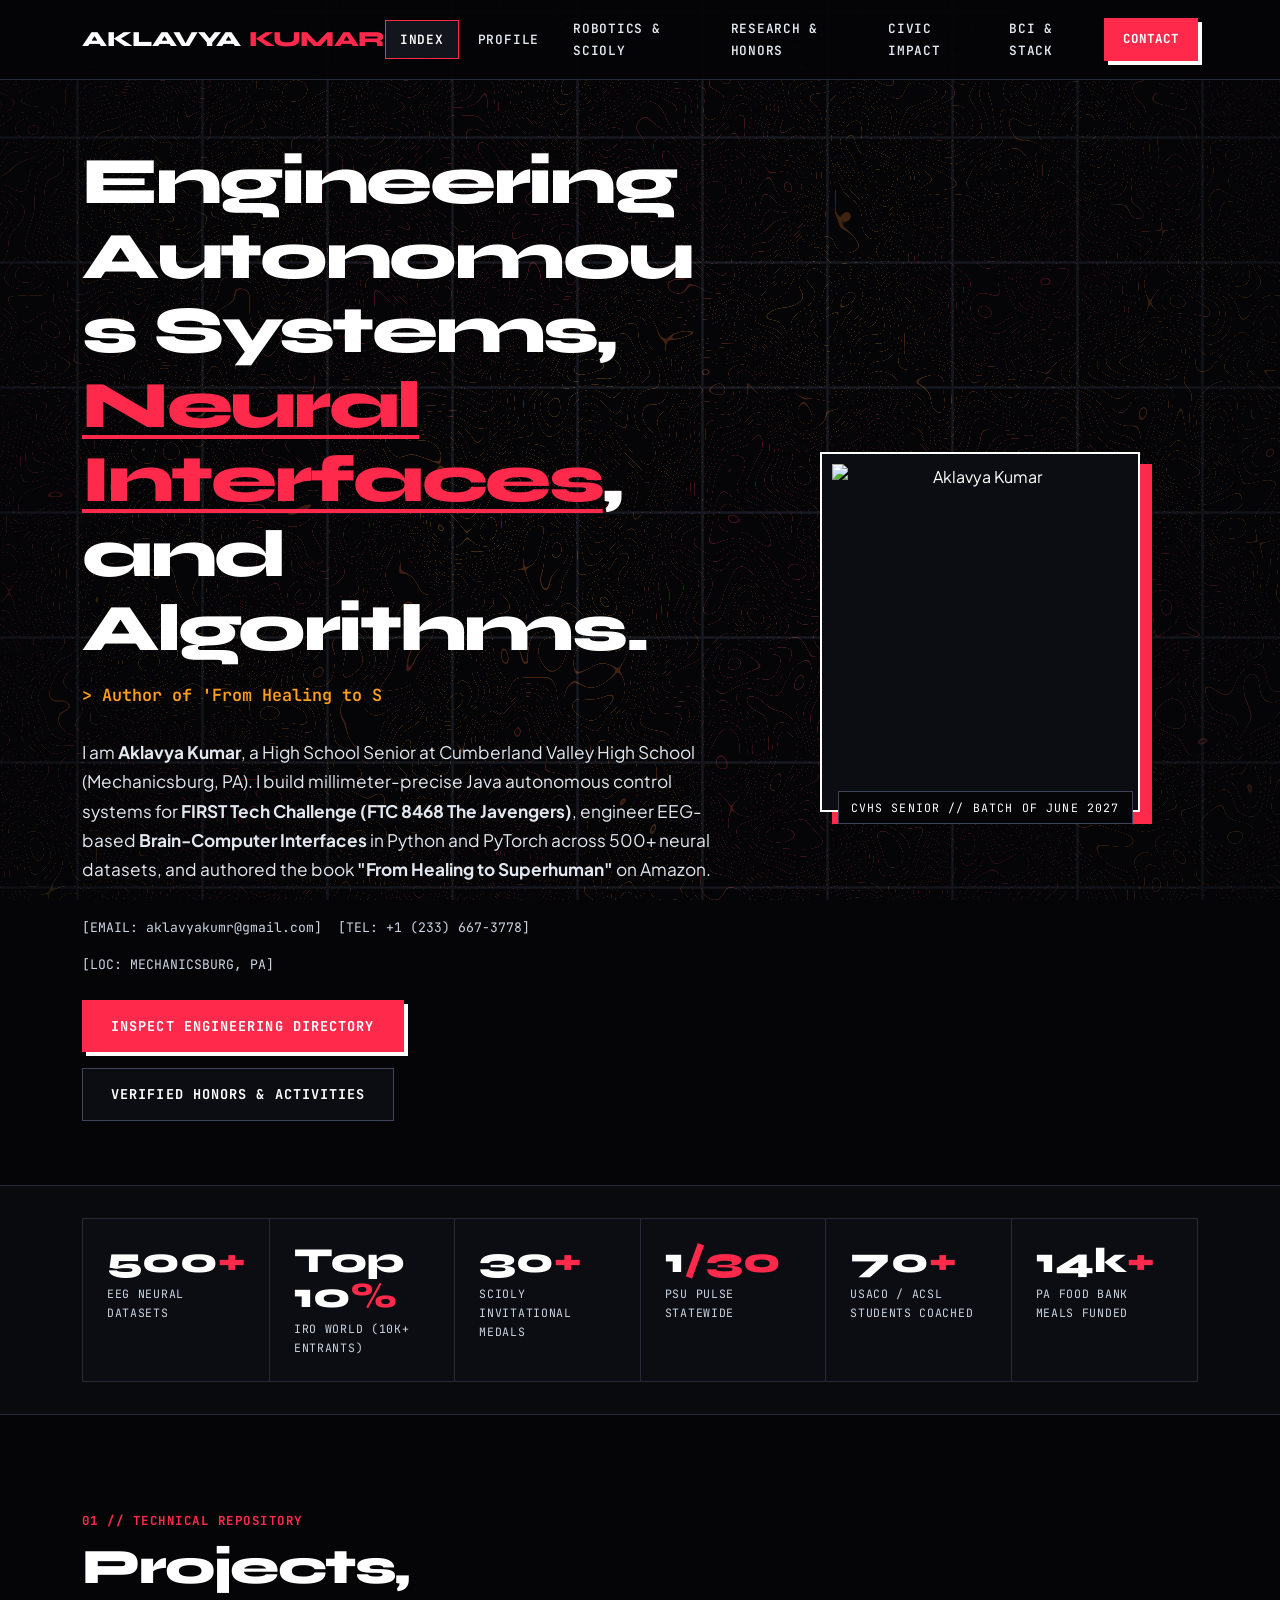
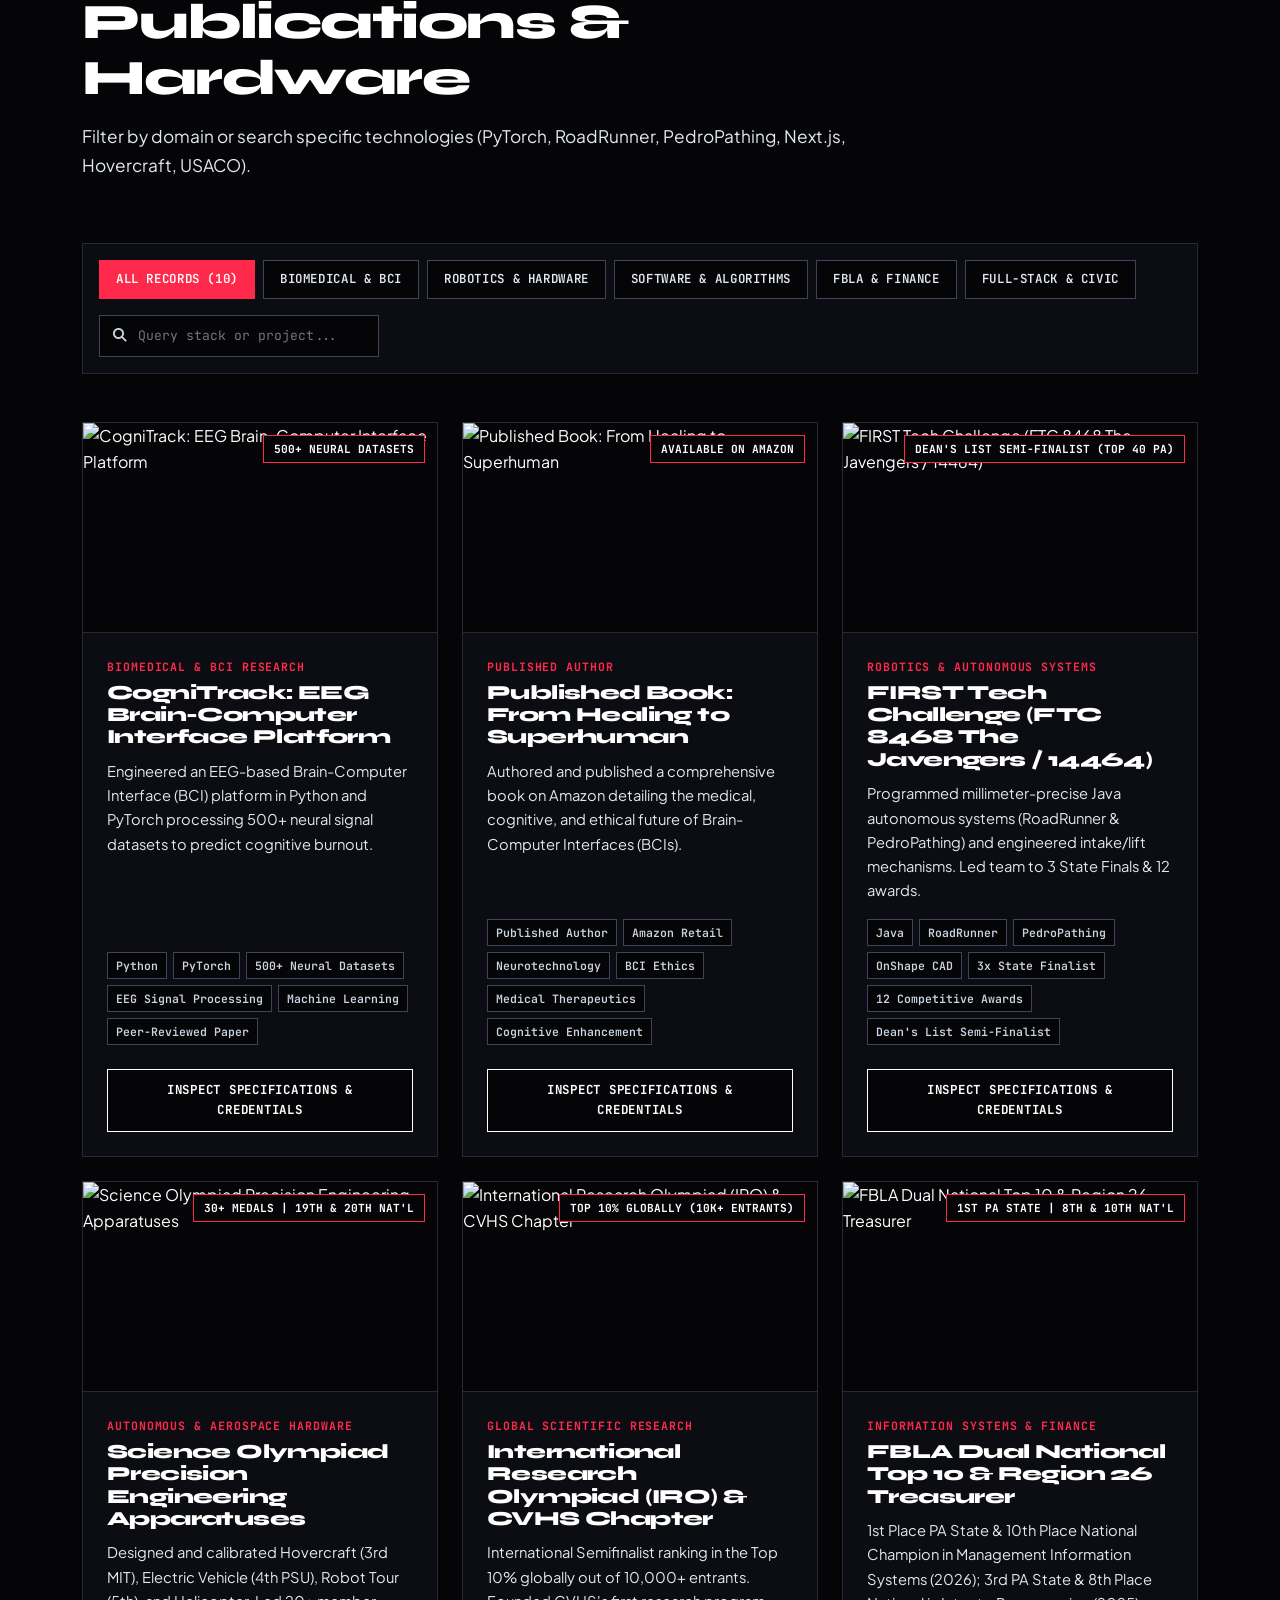
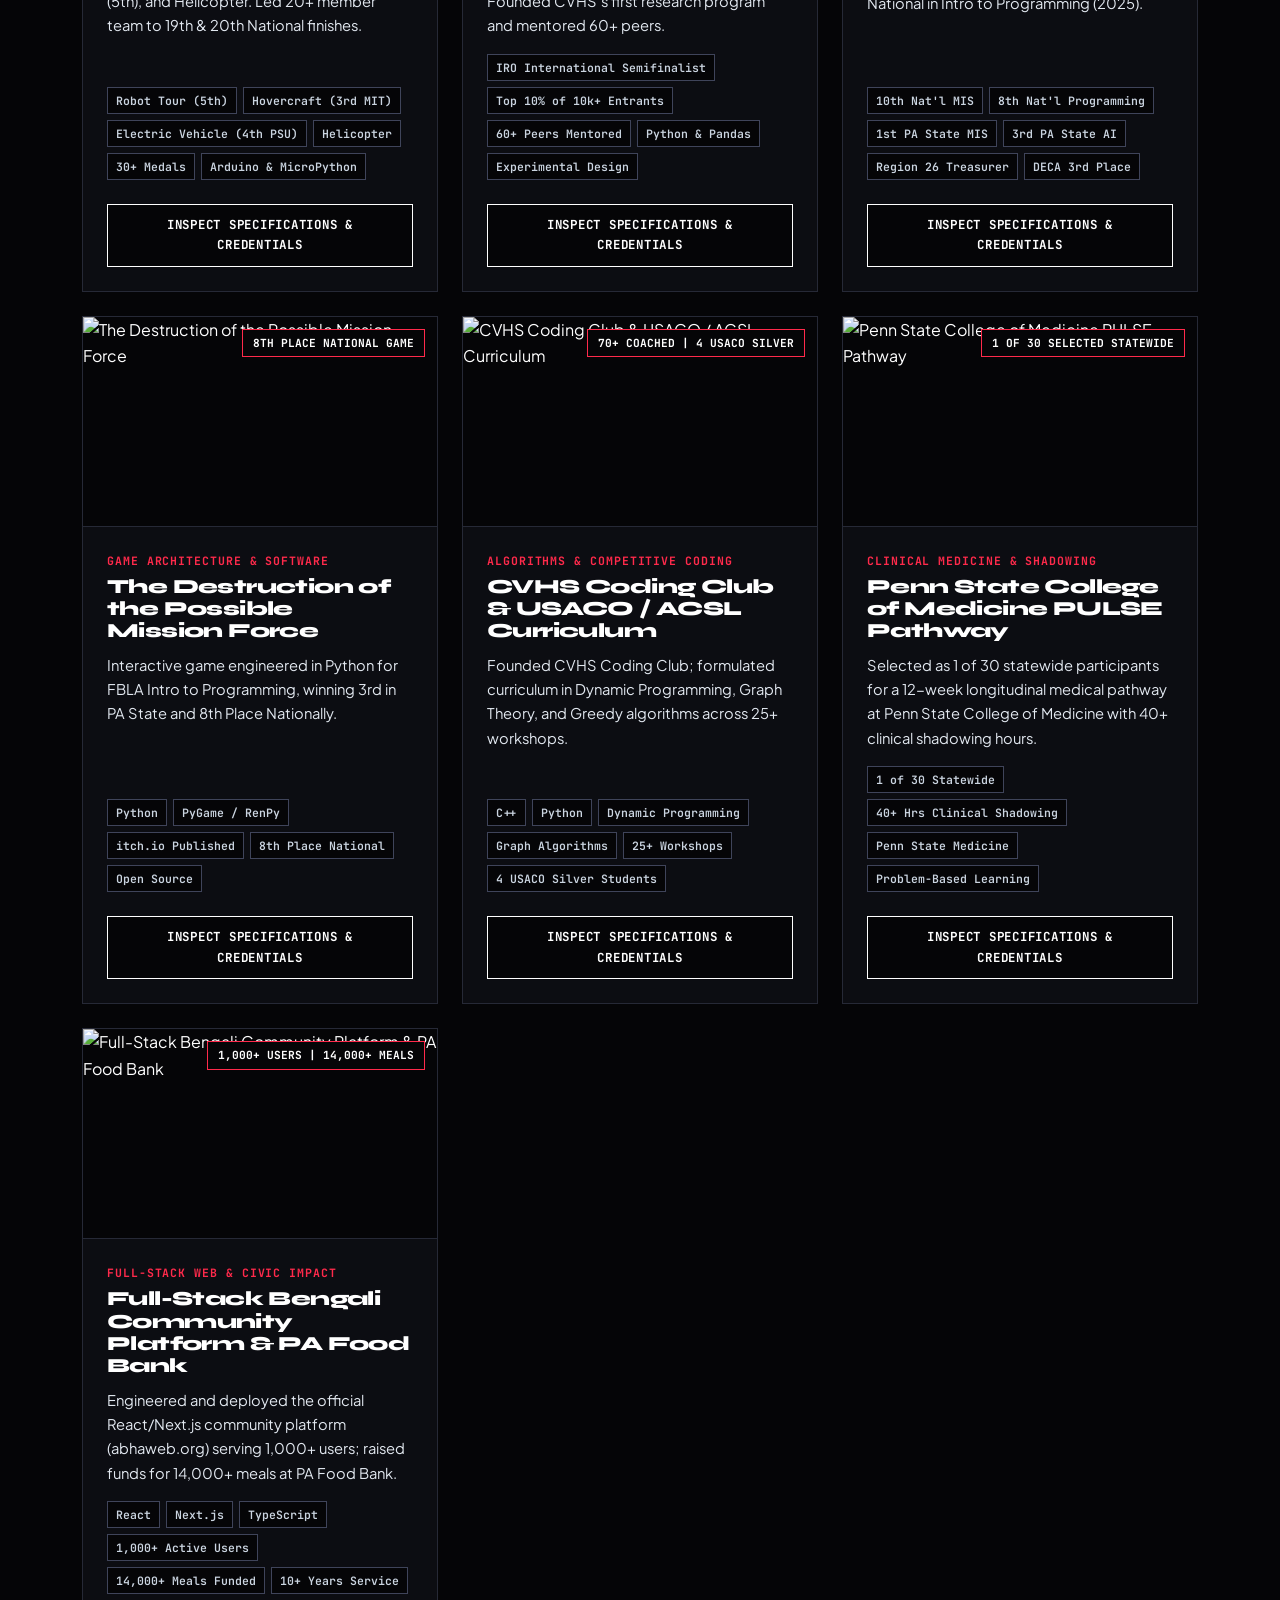
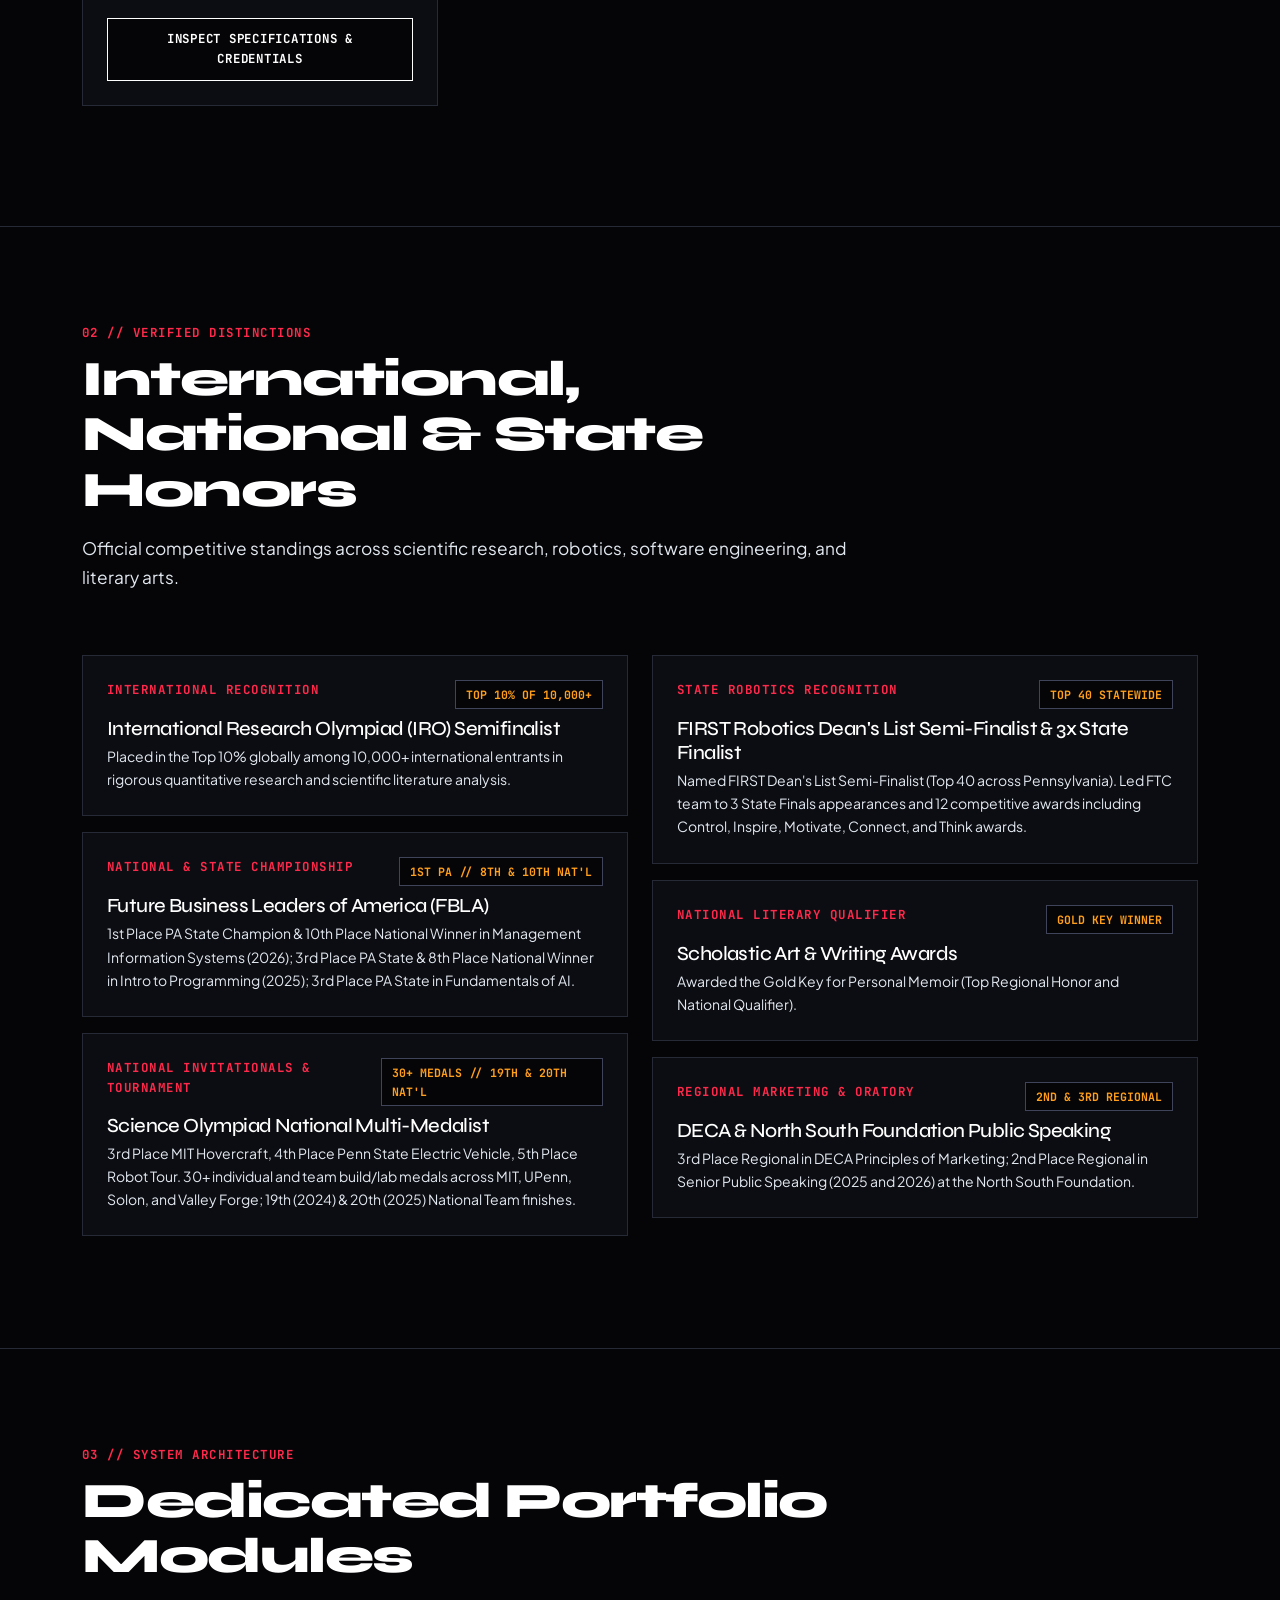
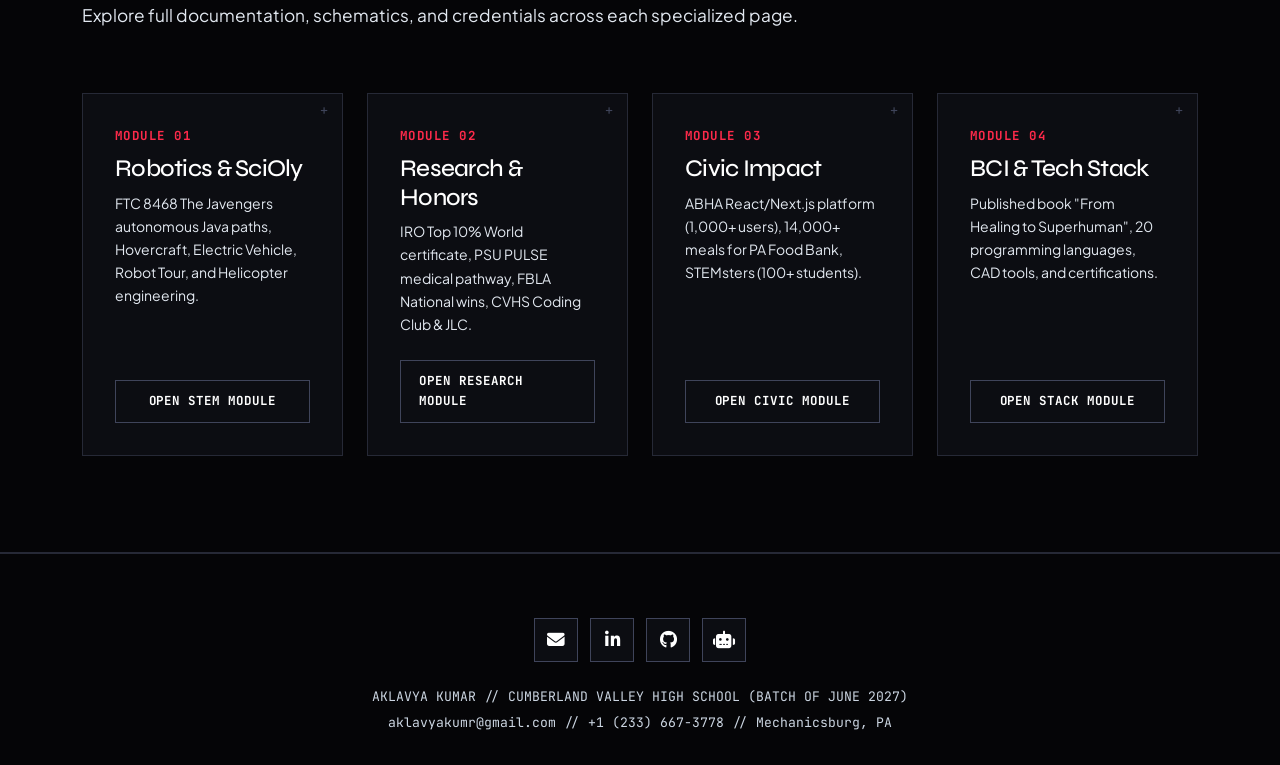
==== index.html @ c4efcb8f "Redesign with 3D WebGL GLSL topographic shader, solid architectural panels, and complete resume/Comm" ====
<!DOCTYPE html>
<html lang="en">
<head>
    <meta charset="UTF-8">
    <meta name="viewport" content="width=device-width, initial-scale=1.0">
    <meta name="description" content="Aklavya Kumar | High School Senior (Batch of June 2027) at Cumberland Valley High School. Author of 'From Healing to Superhuman', CogniTrack BCI Lead (500+ neural datasets), IRO Semifinalist (Top 10% of 10k+ entrants), FBLA Dual National Top 10, FTC Robotics Lead.">
    <title>Aklavya Kumar | Engineering, Neurotechnology &amp; Robotics Portfolio</title>

    <!-- Google Fonts: Syne, Plus Jakarta Sans, JetBrains Mono -->
    <link rel="preconnect" href="https://fonts.googleapis.com">
    <link rel="preconnect" href="https://fonts.gstatic.com" crossorigin>
    <link href="https://fonts.googleapis.com/css2?family=JetBrains+Mono:wght@500;600;700&family=Plus+Jakarta+Sans:wght@400;500;600;700;800&family=Syne:wght@700;800&display=swap" rel="stylesheet">

    <!-- Bootstrap 5 Grid & FontAwesome -->
    <link href="https://cdn.jsdelivr.net/npm/bootstrap@5.3.3/dist/css/bootstrap.min.css" rel="stylesheet">
    <link rel="stylesheet" href="https://cdnjs.cloudflare.com/ajax/libs/font-awesome/6.5.2/css/all.min.css">
    
    <!-- Architectural High-Contrast Stylesheet -->
    <link rel="stylesheet" href="style.css">
</head>
<body>

    <!-- Top Scroll Progress Bar -->
    <div id="scroll-progress-bar" class="scroll-progress-bar"></div>

    <!-- Real-Time 3D WebGL GLSL Topographic Shader Canvas -->
    <canvas id="shader-canvas"></canvas>

    <!-- Multi-Page Architectural Navigation Bar -->
    <nav class="navbar-custom">
        <div class="container d-flex align-items-center justify-content-between">
            <a href="index.html" class="navbar-brand-custom">
                AKLAVYA <span>KUMAR</span>
            </a>
            
            <div class="d-none d-lg-flex align-items-center gap-1">
                <a href="index.html" class="nav-link-custom active">Index</a>
                <a href="about.html" class="nav-link-custom">Profile</a>
                <a href="stem.html" class="nav-link-custom">Robotics &amp; SciOly</a>
                <a href="academics.html" class="nav-link-custom">Research &amp; Honors</a>
                <a href="community.html" class="nav-link-custom">Civic Impact</a>
                <a href="aspirations.html" class="nav-link-custom">BCI &amp; Stack</a>
            </div>

            <div class="d-flex align-items-center gap-2">
                <a href="contact.html" class="btn-arch-primary btn-arch-sm d-none d-sm-inline-flex">
                    Contact
                </a>
                <button class="mobile-nav-toggle" id="mobile-nav-toggle" aria-label="Open navigation menu">
                    <i class="fas fa-bars"></i>
                </button>
            </div>
        </div>
    </nav>

    <!-- Mobile Navigation Drawer -->
    <div id="mobile-drawer-overlay" class="mobile-drawer-overlay"></div>
    <div id="mobile-drawer" class="mobile-drawer">
        <div class="mobile-drawer-header">
            <a href="index.html" class="navbar-brand-custom">
                AKLAVYA <span>KUMAR</span>
            </a>
            <button id="mobile-drawer-close" class="mobile-drawer-close" aria-label="Close menu">
                <i class="fas fa-times"></i>
            </button>
        </div>

        <div class="mobile-drawer-nav">
            <a href="index.html" class="mobile-drawer-link active"><i class="fas fa-terminal"></i> Index</a>
            <a href="about.html" class="mobile-drawer-link"><i class="fas fa-id-card"></i> Profile</a>
            <a href="stem.html" class="mobile-drawer-link"><i class="fas fa-gears"></i> Robotics &amp; SciOly</a>
            <a href="academics.html" class="mobile-drawer-link"><i class="fas fa-award"></i> Research &amp; Honors</a>
            <a href="community.html" class="mobile-drawer-link"><i class="fas fa-building-columns"></i> Civic Impact</a>
            <a href="aspirations.html" class="mobile-drawer-link"><i class="fas fa-wave-square"></i> BCI &amp; Stack</a>
            <a href="contact.html" class="mobile-drawer-link"><i class="fas fa-paper-plane"></i> Contact</a>
        </div>

        <div class="mobile-drawer-footer">
            <a href="contact.html" class="btn-arch-primary w-100 justify-content-center mb-3">
                Direct Inquiry
            </a>
            <div class="d-flex justify-content-center gap-2">
                <a href="mailto:aklavyakumr@gmail.com" class="social-icon-btn" aria-label="Email"><i class="fas fa-envelope"></i></a>
                <a href="https://www.linkedin.com/in/aklavyakumar" target="_blank" rel="noopener noreferrer" class="social-icon-btn" aria-label="LinkedIn"><i class="fab fa-linkedin-in"></i></a>
                <a href="https://github.com/Fe4Rless233" target="_blank" rel="noopener noreferrer" class="social-icon-btn" aria-label="GitHub"><i class="fab fa-github"></i></a>
            </div>
        </div>
    </div>

    <!-- Hero Section (No Badge Above Headline, Solid High-Contrast Headline) -->
    <section id="about" class="hero-section">
        <div class="container">
            <div class="row align-items-center g-4 g-lg-5">
                <!-- Portrait Frame: First on mobile (order-1), second on desktop (order-lg-2) -->
                <div class="col-lg-5 text-center order-1 order-lg-2">
                    <div class="profile-frame">
                        <img src="img/aklavya.jpg" alt="Aklavya Kumar" class="profile-img-main">
                        <div class="profile-caption">CVHS SENIOR // BATCH OF JUNE 2027</div>
                    </div>
                </div>

                <!-- Hero Content: Second on mobile (order-2), first on desktop (order-lg-1) -->
                <div class="col-lg-7 order-2 order-lg-1">
                    <h1 class="hero-title">
                        Engineering Autonomous Systems, <span class="accent-solid">Neural Interfaces</span>, and Algorithms.
                    </h1>
                    <div class="hero-subtitle">
                        &gt; <span id="typewriter-text"></span>
                    </div>
                    <p class="hero-bio">
                        I am <strong>Aklavya Kumar</strong>, a High School Senior at Cumberland Valley High School (Mechanicsburg, PA). I build millimeter-precise Java autonomous control systems for <strong>FIRST Tech Challenge (FTC 8468 The Javengers)</strong>, engineer EEG-based <strong>Brain-Computer Interfaces</strong> in Python and PyTorch across 500+ neural datasets, and authored the book <strong>"From Healing to Superhuman"</strong> on Amazon.
                    </p>
                    
                    <div class="d-flex flex-wrap align-items-center gap-3 mb-4 mono-meta justify-content-center justify-content-lg-start">
                        <span>[EMAIL: aklavyakumr@gmail.com]</span>
                        <span>[TEL: +1 (233) 667-3778]</span>
                        <span>[LOC: MECHANICSBURG, PA]</span>
                    </div>

                    <div class="d-flex flex-wrap gap-3 justify-content-center justify-content-lg-start">
                        <a href="#projects" class="btn-arch-primary">
                            Inspect Engineering Directory
                        </a>
                        <a href="#honors-ledger" class="btn-arch-secondary">
                            Verified Honors &amp; Activities
                        </a>
                    </div>
                </div>
            </div>
        </div>
    </section>

    <!-- Quantitative Telemetry Bar -->
    <section class="telemetry-bar">
        <div class="container">
            <div class="telemetry-grid">
                <div class="telemetry-cell">
                    <div class="telemetry-num">500<span>+</span></div>
                    <div class="telemetry-label">EEG Neural Datasets</div>
                </div>
                <div class="telemetry-cell">
                    <div class="telemetry-num">Top 10<span>%</span></div>
                    <div class="telemetry-label">IRO World (10k+ Entrants)</div>
                </div>
                <div class="telemetry-cell">
                    <div class="telemetry-num">30<span>+</span></div>
                    <div class="telemetry-label">SciOly Invitational Medals</div>
                </div>
                <div class="telemetry-cell">
                    <div class="telemetry-num">1<span>/30</span></div>
                    <div class="telemetry-label">PSU PULSE Statewide</div>
                </div>
                <div class="telemetry-cell">
                    <div class="telemetry-num">70<span>+</span></div>
                    <div class="telemetry-label">USACO / ACSL Students Coached</div>
                </div>
                <div class="telemetry-cell">
                    <div class="telemetry-num">14k<span>+</span></div>
                    <div class="telemetry-label">PA Food Bank Meals Funded</div>
                </div>
            </div>
        </div>
    </section>

    <!-- Interactive Engineering & Research Directory -->
    <section id="projects" class="section-padding">
        <div class="container">
            <div class="section-header">
                <span class="mono-label">01 // TECHNICAL REPOSITORY</span>
                <h2 class="section-title">Projects, Publications &amp; Hardware</h2>
                <p class="section-desc">
                    Filter by domain or search specific technologies (PyTorch, RoadRunner, PedroPathing, Next.js, Hovercraft, USACO).
                </p>
            </div>

            <div class="showcase-controls">
                <div class="filter-pills">
                    <button class="filter-btn active" data-filter="all">All Records (10)</button>
                    <button class="filter-btn" data-filter="biotech">Biomedical &amp; BCI</button>
                    <button class="filter-btn" data-filter="robotics">Robotics &amp; Hardware</button>
                    <button class="filter-btn" data-filter="coding">Software &amp; Algorithms</button>
                    <button class="filter-btn" data-filter="leadership">FBLA &amp; Finance</button>
                    <button class="filter-btn" data-filter="community">Full-Stack &amp; Civic</button>
                </div>

                <div class="search-box">
                    <i class="fas fa-search"></i>
                    <input type="text" id="project-search" placeholder="Query stack or project...">
                </div>
            </div>

            <div class="row" id="projects-grid">
                <!-- Populated dynamically via main.js -->
            </div>
        </div>
    </section>

    <!-- National & International Honors Ledger -->
    <section id="honors-ledger" class="section-padding">
        <div class="container">
            <div class="section-header">
                <span class="mono-label">02 // VERIFIED DISTINCTIONS</span>
                <h2 class="section-title">International, National &amp; State Honors</h2>
                <p class="section-desc">
                    Official competitive standings across scientific research, robotics, software engineering, and literary arts.
                </p>
            </div>

            <div class="row g-4">
                <div class="col-lg-6">
                    <div class="ledger-row">
                        <div class="d-flex justify-content-between align-items-start mb-2">
                            <span class="mono-label mb-0">INTERNATIONAL RECOGNITION</span>
                            <span class="ledger-badge">TOP 10% OF 10,000+</span>
                        </div>
                        <h3 class="h5 text-white mb-1">International Research Olympiad (IRO) Semifinalist</h3>
                        <p class="mb-0 small">Placed in the Top 10% globally among 10,000+ international entrants in rigorous quantitative research and scientific literature analysis.</p>
                    </div>

                    <div class="ledger-row">
                        <div class="d-flex justify-content-between align-items-start mb-2">
                            <span class="mono-label mb-0">NATIONAL &amp; STATE CHAMPIONSHIP</span>
                            <span class="ledger-badge">1ST PA // 8TH &amp; 10TH NAT'L</span>
                        </div>
                        <h3 class="h5 text-white mb-1">Future Business Leaders of America (FBLA)</h3>
                        <p class="mb-0 small">1st Place PA State Champion &amp; 10th Place National Winner in Management Information Systems (2026); 3rd Place PA State &amp; 8th Place National Winner in Intro to Programming (2025); 3rd Place PA State in Fundamentals of AI.</p>
                    </div>

                    <div class="ledger-row">
                        <div class="d-flex justify-content-between align-items-start mb-2">
                            <span class="mono-label mb-0">NATIONAL INVITATIONALS &amp; TOURNAMENT</span>
                            <span class="ledger-badge">30+ MEDALS // 19TH &amp; 20TH NAT'L</span>
                        </div>
                        <h3 class="h5 text-white mb-1">Science Olympiad National Multi-Medalist</h3>
                        <p class="mb-0 small">3rd Place MIT Hovercraft, 4th Place Penn State Electric Vehicle, 5th Place Robot Tour. 30+ individual and team build/lab medals across MIT, UPenn, Solon, and Valley Forge; 19th (2024) &amp; 20th (2025) National Team finishes.</p>
                    </div>
                </div>

                <div class="col-lg-6">
                    <div class="ledger-row">
                        <div class="d-flex justify-content-between align-items-start mb-2">
                            <span class="mono-label mb-0">STATE ROBOTICS RECOGNITION</span>
                            <span class="ledger-badge">TOP 40 STATEWIDE</span>
                        </div>
                        <h3 class="h5 text-white mb-1">FIRST Robotics Dean's List Semi-Finalist &amp; 3x State Finalist</h3>
                        <p class="mb-0 small">Named FIRST Dean's List Semi-Finalist (Top 40 across Pennsylvania). Led FTC team to 3 State Finals appearances and 12 competitive awards including Control, Inspire, Motivate, Connect, and Think awards.</p>
                    </div>

                    <div class="ledger-row">
                        <div class="d-flex justify-content-between align-items-start mb-2">
                            <span class="mono-label mb-0">NATIONAL LITERARY QUALIFIER</span>
                            <span class="ledger-badge">GOLD KEY WINNER</span>
                        </div>
                        <h3 class="h5 text-white mb-1">Scholastic Art &amp; Writing Awards</h3>
                        <p class="mb-0 small">Awarded the Gold Key for Personal Memoir (Top Regional Honor and National Qualifier).</p>
                    </div>

                    <div class="ledger-row">
                        <div class="d-flex justify-content-between align-items-start mb-2">
                            <span class="mono-label mb-0">REGIONAL MARKETING &amp; ORATORY</span>
                            <span class="ledger-badge">2ND &amp; 3RD REGIONAL</span>
                        </div>
                        <h3 class="h5 text-white mb-1">DECA &amp; North South Foundation Public Speaking</h3>
                        <p class="mb-0 small">3rd Place Regional in DECA Principles of Marketing; 2nd Place Regional in Senior Public Speaking (2025 and 2026) at the North South Foundation.</p>
                    </div>
                </div>
            </div>
        </div>
    </section>

    <!-- Multi-Page Directory Grid (4-Column Architectural Index) -->
    <section class="section-padding">
        <div class="container">
            <div class="section-header">
                <span class="mono-label">03 // SYSTEM ARCHITECTURE</span>
                <h2 class="section-title">Dedicated Portfolio Modules</h2>
                <p class="section-desc">Explore full documentation, schematics, and credentials across each specialized page.</p>
            </div>

            <div class="row g-4">
                <div class="col-md-6 col-lg-3">
                    <div class="arch-panel h-100 d-flex flex-column justify-content-between">
                        <div>
                            <span class="mono-label">MODULE 01</span>
                            <h3 class="h4 mb-2">Robotics &amp; SciOly</h3>
                            <p class="small mb-4">FTC 8468 The Javengers autonomous Java paths, Hovercraft, Electric Vehicle, Robot Tour, and Helicopter engineering.</p>
                        </div>
                        <a href="stem.html" class="btn-arch-secondary btn-arch-sm w-100 justify-content-center">Open STEM Module</a>
                    </div>
                </div>

                <div class="col-md-6 col-lg-3">
                    <div class="arch-panel h-100 d-flex flex-column justify-content-between">
                        <div>
                            <span class="mono-label">MODULE 02</span>
                            <h3 class="h4 mb-2">Research &amp; Honors</h3>
                            <p class="small mb-4">IRO Top 10% World certificate, PSU PULSE medical pathway, FBLA National wins, CVHS Coding Club &amp; JLC.</p>
                        </div>
                        <a href="academics.html" class="btn-arch-secondary btn-arch-sm w-100 justify-content-center">Open Research Module</a>
                    </div>
                </div>

                <div class="col-md-6 col-lg-3">
                    <div class="arch-panel h-100 d-flex flex-column justify-content-between">
                        <div>
                            <span class="mono-label">MODULE 03</span>
                            <h3 class="h4 mb-2">Civic Impact</h3>
                            <p class="small mb-4">ABHA React/Next.js platform (1,000+ users), 14,000+ meals for PA Food Bank, STEMsters (100+ students).</p>
                        </div>
                        <a href="community.html" class="btn-arch-secondary btn-arch-sm w-100 justify-content-center">Open Civic Module</a>
                    </div>
                </div>

                <div class="col-md-6 col-lg-3">
                    <div class="arch-panel h-100 d-flex flex-column justify-content-between">
                        <div>
                            <span class="mono-label">MODULE 04</span>
                            <h3 class="h4 mb-2">BCI &amp; Tech Stack</h3>
                            <p class="small mb-4">Published book "From Healing to Superhuman", 20 programming languages, CAD tools, and certifications.</p>
                        </div>
                        <a href="aspirations.html" class="btn-arch-secondary btn-arch-sm w-100 justify-content-center">Open Stack Module</a>
                    </div>
                </div>
            </div>
        </div>
    </section>

    <!-- Back to Top Button -->
    <button id="back-to-top" aria-label="Back to top">
        <i class="fas fa-arrow-up"></i>
    </button>

    <!-- Project Modal Overlay -->
    <div id="project-modal" class="modal-overlay">
        <div class="modal-content-arch">
            <button id="modal-close" class="modal-close-btn" aria-label="Close modal">
                <i class="fas fa-times"></i>
            </button>
            <div id="modal-body-content"></div>
        </div>
    </div>

    <!-- Footer -->
    <footer>
        <div class="container">
            <div class="social-links">
                <a href="mailto:aklavyakumr@gmail.com" class="social-icon-btn" aria-label="Email"><i class="fas fa-envelope"></i></a>
                <a href="https://www.linkedin.com/in/aklavyakumar" target="_blank" rel="noopener noreferrer" class="social-icon-btn" aria-label="LinkedIn"><i class="fab fa-linkedin-in"></i></a>
                <a href="https://github.com/Fe4Rless233" target="_blank" rel="noopener noreferrer" class="social-icon-btn" aria-label="GitHub"><i class="fab fa-github"></i></a>
                <a href="http://www.pacar-robotics.org" target="_blank" rel="noopener noreferrer" class="social-icon-btn" aria-label="PACAR Robotics"><i class="fas fa-robot"></i></a>
            </div>
            <p class="mono-meta mb-1">AKLAVYA KUMAR // CUMBERLAND VALLEY HIGH SCHOOL (BATCH OF JUNE 2027)</p>
            <p class="mono-meta mb-0">aklavyakumr@gmail.com // +1 (233) 667-3778 // Mechanicsburg, PA</p>
        </div>
    </footer>

    <script src="https://cdn.jsdelivr.net/npm/bootstrap@5.3.3/dist/js/bootstrap.bundle.min.js"></script>
    <script src="main.js"></script>
</body>
</html>
---- style.css ----
/* ==========================================================================
   Aklavya Kumar Portfolio - Architectural High-Contrast Design System
   Powered by Real-Time 3D WebGL GLSL Shaders & Strict Anti-Cliche Typography
   ========================================================================== */

:root {
    /* High-Contrast Architectural Palette (Zero Purple/Blue Gradients, Zero Low-Contrast) */
    --bg-obsidian: #050507;
    --bg-panel: #0c0d12;
    --bg-panel-elevated: #13151d;
    --bg-surface-solid: #090a0e;

    --accent-crimson: #ff2a4b;
    --accent-amber: #ff9f1c;
    --accent-emerald: #10b981;

    --text-pure: #ffffff;
    --text-high: #e2e8f0;
    --text-mid: #cbd5e1;

    --border-hairline: #262936;
    --border-strong: #3f445a;
    --border-active: #ff2a4b;

    /* Typography: Syne + Plus Jakarta Sans + JetBrains Mono (No Inter, No Space Grotesk) */
    --font-display: 'Syne', sans-serif;
    --font-sans: 'Plus Jakarta Sans', sans-serif;
    --font-mono: 'JetBrains Mono', monospace;

    /* Strict 8px Spatial Grid System */
    --space-1: 8px;
    --space-2: 16px;
    --space-3: 24px;
    --space-4: 32px;
    --space-6: 48px;
    --space-8: 64px;
    --space-12: 96px;
}

/* --- Global Reset & Strict Viewport Lock --- */
*, *::before, *::after {
    box-sizing: border-box;
    margin: 0;
    padding: 0;
}

html {
    scroll-behavior: smooth;
    font-size: 16px;
    overflow-x: hidden !important;
    max-width: 100vw;
    width: 100%;
    background-color: var(--bg-obsidian);
}

body {
    background-color: var(--bg-obsidian);
    color: var(--text-pure);
    font-family: var(--font-sans);
    line-height: 1.65;
    overflow-x: hidden !important;
    max-width: 100vw;
    width: 100%;
    position: relative;
    padding-top: 80px;
    -webkit-font-smoothing: antialiased;
}

section, header, footer, nav {
    max-width: 100vw;
    overflow-x: hidden;
    position: relative;
    z-index: 2;
}

/* --- Real-Time 3D WebGL GLSL Shader Canvas --- */
#shader-canvas {
    position: fixed;
    top: 0;
    left: 0;
    width: 100vw;
    height: 100vh;
    pointer-events: none;
    z-index: 0;
    display: block;
}

/* Top Progress Bar (Solid Crimson, No Purple/Blue Gradient) */
.scroll-progress-bar {
    position: fixed;
    top: 0;
    left: 0;
    height: 3px;
    background: var(--accent-crimson);
    z-index: 3000;
    width: 0%;
}

/* --- High-Contrast Typography (Zero Gradient Hero Text, Zero Serif Italics) --- */
h1, h2, h3, h4, h5, h6 {
    font-family: var(--font-display);
    font-weight: 800;
    color: var(--text-pure);
    letter-spacing: -0.03em;
    line-height: 1.12;
    word-wrap: break-word;
}

p, li {
    color: var(--text-high);
    font-size: 1rem;
}

a {
    color: var(--text-pure);
    text-decoration: none;
    transition: transform 0.15s ease, border-color 0.15s ease, background-color 0.15s ease, color 0.15s ease;
}

.mono-label {
    font-family: var(--font-mono);
    font-size: 0.78rem;
    text-transform: uppercase;
    letter-spacing: 0.12em;
    color: var(--accent-crimson);
    font-weight: 700;
    display: block;
    margin-bottom: var(--space-1);
}

.mono-meta {
    font-family: var(--font-mono);
    font-size: 0.82rem;
    color: var(--text-mid);
}

/* --- Architectural Solid Panels (Zero Glassmorphism, Zero Colored Left Borders) --- */
.arch-panel {
    background-color: var(--bg-panel);
    border: 1px solid var(--border-hairline);
    padding: var(--space-4);
    position: relative;
    transition: transform 0.2s cubic-bezier(0.16, 1, 0.3, 1), border-color 0.2s ease, box-shadow 0.2s ease;
}

.arch-panel:hover {
    border-color: var(--border-active);
    transform: translateY(-4px);
    box-shadow: 6px 6px 0px var(--accent-crimson);
}

/* Corner Technical Crosshairs on Panels */
.arch-panel::after {
    content: '+';
    position: absolute;
    top: 10px;
    right: 14px;
    font-family: var(--font-mono);
    font-size: 0.85rem;
    color: var(--border-strong);
    line-height: 1;
    pointer-events: none;
}

.arch-panel:hover::after {
    color: var(--accent-crimson);
}

/* --- Navigation Bar (Solid Architectural Header) --- */
.navbar-custom {
    position: fixed;
    top: 0;
    left: 0;
    right: 0;
    height: 80px;
    background-color: rgba(5, 5, 7, 0.94);
    border-bottom: 1px solid var(--border-hairline);
    z-index: 2000;
    display: flex;
    align-items: center;
}

.navbar-brand-custom {
    font-family: var(--font-display);
    font-size: 1.35rem;
    font-weight: 800;
    color: var(--text-pure);
    letter-spacing: -0.02em;
    display: flex;
    align-items: center;
    gap: 8px;
}

.navbar-brand-custom span {
    color: var(--accent-crimson);
}

.nav-link-custom {
    font-family: var(--font-mono);
    color: var(--text-high);
    font-weight: 600;
    font-size: 0.8rem;
    text-transform: uppercase;
    letter-spacing: 0.06em;
    padding: 8px 14px;
    border: 1px solid transparent;
}

.nav-link-custom:hover,
.nav-link-custom.active {
    color: var(--text-pure);
    background-color: var(--bg-panel-elevated);
    border-color: var(--accent-crimson);
}

/* --- Tactile Mechanical Buttons (No Button Fade on Hover) --- */
.btn-arch-primary {
    background-color: var(--accent-crimson);
    color: var(--text-pure) !important;
    font-family: var(--font-mono);
    font-weight: 700;
    font-size: 0.85rem;
    text-transform: uppercase;
    letter-spacing: 0.08em;
    padding: 14px 28px;
    border: 1px solid var(--accent-crimson);
    display: inline-flex;
    align-items: center;
    gap: 10px;
    cursor: pointer;
    box-shadow: 4px 4px 0px #ffffff;
}

.btn-arch-primary:hover {
    background-color: #ffffff;
    color: var(--bg-obsidian) !important;
    border-color: #ffffff;
    transform: translate(-2px, -2px);
    box-shadow: 6px 6px 0px var(--accent-crimson);
}

.btn-arch-secondary {
    background-color: var(--bg-panel);
    color: var(--text-pure) !important;
    font-family: var(--font-mono);
    font-weight: 700;
    font-size: 0.85rem;
    text-transform: uppercase;
    letter-spacing: 0.08em;
    padding: 14px 28px;
    border: 1px solid var(--border-strong);
    display: inline-flex;
    align-items: center;
    gap: 10px;
    cursor: pointer;
}

.btn-arch-secondary:hover {
    border-color: var(--text-pure);
    background-color: var(--bg-panel-elevated);
    transform: translate(-2px, -2px);
    box-shadow: 4px 4px 0px var(--accent-crimson);
}

.btn-arch-sm {
    padding: 10px 18px;
    font-size: 0.78rem;
}

/* --- Mobile Navigation Drawer --- */
.mobile-nav-toggle {
    display: none;
    background-color: var(--bg-panel);
    border: 1px solid var(--border-strong);
    color: var(--text-pure);
    width: 44px;
    height: 44px;
    font-size: 1.15rem;
    cursor: pointer;
    align-items: center;
    justify-content: center;
}

.mobile-nav-toggle:hover {
    border-color: var(--accent-crimson);
    color: var(--accent-crimson);
}

.mobile-drawer-overlay {
    position: fixed;
    inset: 0;
    background-color: rgba(0, 0, 0, 0.85);
    z-index: 2400;
    opacity: 0;
    visibility: hidden;
    transition: opacity 0.25s ease;
}

.mobile-drawer-overlay.active {
    opacity: 1;
    visibility: visible;
}

.mobile-drawer {
    position: fixed;
    top: 0;
    right: 0;
    width: 300px;
    max-width: 84vw;
    height: 100vh;
    background-color: var(--bg-panel);
    border-left: 2px solid var(--accent-crimson);
    z-index: 2500;
    padding: var(--space-3);
    display: flex;
    flex-direction: column;
    justify-content: space-between;
    transform: translateX(100%);
    transition: transform 0.25s cubic-bezier(0.16, 1, 0.3, 1);
    overflow-y: auto;
}

.mobile-drawer.active {
    transform: translateX(0);
}

.mobile-drawer-header {
    display: flex;
    align-items: center;
    justify-content: space-between;
    padding-bottom: var(--space-2);
    border-bottom: 1px solid var(--border-hairline);
}

.mobile-drawer-close {
    background-color: var(--bg-panel-elevated);
    border: 1px solid var(--border-strong);
    color: var(--text-pure);
    width: 38px;
    height: 38px;
    cursor: pointer;
    display: flex;
    align-items: center;
    justify-content: center;
}

.mobile-drawer-nav {
    display: flex;
    flex-direction: column;
    gap: 8px;
    margin: var(--space-3) 0;
}

.mobile-drawer-link {
    font-family: var(--font-mono);
    color: var(--text-high);
    font-weight: 700;
    font-size: 0.9rem;
    text-transform: uppercase;
    padding: 12px 16px;
    border: 1px solid transparent;
    display: flex;
    align-items: center;
    gap: 12px;
}

.mobile-drawer-link i {
    width: 20px;
    color: var(--accent-crimson);
}

.mobile-drawer-link:hover,
.mobile-drawer-link.active {
    color: var(--text-pure);
    background-color: var(--bg-panel-elevated);
    border-color: var(--accent-crimson);
}

.mobile-drawer-footer {
    padding-top: var(--space-2);
    border-top: 1px solid var(--border-hairline);
}

/* --- Hero Section (No Badge Above Headline, Solid High-Contrast Headline) --- */
.hero-section {
    min-height: calc(100vh - 80px);
    display: flex;
    align-items: center;
    padding: var(--space-8) 0;
    border-bottom: 1px solid var(--border-hairline);
}

.hero-title {
    font-size: clamp(2.4rem, 5.2vw, 4.4rem);
    color: var(--text-pure);
    margin-bottom: var(--space-2);
    letter-spacing: -0.035em;
}

.hero-title .accent-solid {
    color: var(--accent-crimson);
    text-decoration: underline;
    text-decoration-thickness: 4px;
    text-underline-offset: 8px;
}

.hero-subtitle {
    font-family: var(--font-mono);
    font-size: 1.05rem;
    color: var(--accent-amber);
    font-weight: 600;
    min-height: 2rem;
    margin-bottom: var(--space-3);
}

.hero-bio {
    color: var(--text-high);
    font-size: 1.08rem;
    max-width: 640px;
    margin-bottom: var(--space-4);
    line-height: 1.7;
}

/* Architectural Portrait Frame */
.profile-frame {
    position: relative;
    width: 320px;
    height: 360px;
    max-width: 85vw;
    margin: 0 auto;
    border: 2px solid var(--text-pure);
    background-color: var(--bg-panel);
    padding: 10px;
    box-shadow: 12px 12px 0px var(--accent-crimson);
}

.profile-img-main {
    width: 100%;
    height: 100%;
    object-fit: cover;
    display: block;
    filter: contrast(1.06);
}

.profile-caption {
    font-family: var(--font-mono);
    font-size: 0.72rem;
    text-transform: uppercase;
    letter-spacing: 0.1em;
    background-color: var(--bg-obsidian);
    color: var(--text-pure);
    border: 1px solid var(--border-strong);
    padding: 6px 12px;
    position: absolute;
    bottom: -14px;
    left: 16px;
}

/* --- Telemetry Ledger Bar (Replaces Generic Stat Boxes) --- */
.telemetry-bar {
    background-color: var(--bg-surface-solid);
    border-bottom: 1px solid var(--border-hairline);
    padding: var(--space-4) 0;
}

.telemetry-grid {
    display: grid;
    grid-template-columns: repeat(6, 1fr);
    border: 1px solid var(--border-hairline);
    background-color: var(--bg-panel);
}

.telemetry-cell {
    padding: var(--space-3);
    border-right: 1px solid var(--border-hairline);
    text-align: left;
}

.telemetry-cell:last-child {
    border-right: none;
}

.telemetry-num {
    font-family: var(--font-display);
    font-size: 2.2rem;
    font-weight: 800;
    color: var(--text-pure);
    line-height: 1;
    margin-bottom: 6px;
}

.telemetry-num span {
    color: var(--accent-crimson);
}

.telemetry-label {
    font-family: var(--font-mono);
    font-size: 0.72rem;
    color: var(--text-mid);
    text-transform: uppercase;
    letter-spacing: 0.06em;
}

/* --- Section Formatting (Strict 96px Vertical Spacing, No Scroll Fade-In) --- */
.section-padding {
    padding: var(--space-12) 0;
    border-bottom: 1px solid var(--border-hairline);
}

.section-header {
    margin-bottom: var(--space-8);
    max-width: 780px;
}

.section-title {
    font-size: clamp(2rem, 4vw, 3.1rem);
    color: var(--text-pure);
    margin-bottom: var(--space-2);
}

.section-desc {
    color: var(--text-high);
    font-size: 1.08rem;
}

/* --- Projects Showcase Hub --- */
.showcase-controls {
    display: flex;
    flex-wrap: wrap;
    align-items: center;
    justify-content: space-between;
    gap: var(--space-2);
    margin-bottom: var(--space-6);
    padding: var(--space-2);
    background-color: var(--bg-panel);
    border: 1px solid var(--border-hairline);
}

.filter-pills {
    display: flex;
    flex-wrap: wrap;
    gap: 8px;
}

.filter-btn {
    background-color: var(--bg-obsidian);
    border: 1px solid var(--border-strong);
    color: var(--text-high);
    font-family: var(--font-mono);
    padding: 8px 16px;
    font-weight: 600;
    font-size: 0.78rem;
    text-transform: uppercase;
    letter-spacing: 0.05em;
    cursor: pointer;
}

.filter-btn:hover,
.filter-btn.active {
    background-color: var(--accent-crimson);
    border-color: var(--accent-crimson);
    color: var(--text-pure);
}

.search-box {
    position: relative;
    min-width: 280px;
}

.search-box input {
    width: 100%;
    background-color: var(--bg-obsidian);
    border: 1px solid var(--border-strong);
    padding: 9px 16px 9px 38px;
    color: var(--text-pure);
    font-family: var(--font-mono);
    font-size: 0.82rem;
    outline: none;
}

.search-box input:focus {
    border-color: var(--accent-crimson);
}

.search-box i {
    position: absolute;
    left: 14px;
    top: 50%;
    transform: translateY(-50%);
    color: var(--text-mid);
    font-size: 0.85rem;
}

/* Architectural Project Card */
.project-card {
    height: 100%;
    display: flex;
    flex-direction: column;
    background-color: var(--bg-panel);
    border: 1px solid var(--border-hairline);
    padding: 0;
    transition: transform 0.2s ease, border-color 0.2s ease, box-shadow 0.2s ease;
}

.project-card:hover {
    border-color: var(--accent-crimson);
    transform: translateY(-4px);
    box-shadow: 6px 6px 0px var(--accent-crimson);
}

.project-img-wrapper {
    position: relative;
    height: 210px;
    overflow: hidden;
    border-bottom: 1px solid var(--border-hairline);
    background-color: var(--bg-obsidian);
}

.project-img {
    width: 100%;
    height: 100%;
    object-fit: cover;
    transition: transform 0.4s ease;
}

.project-card:hover .project-img {
    transform: scale(1.04);
}

.project-status-badge {
    position: absolute;
    top: 12px;
    right: 12px;
    background-color: var(--bg-obsidian);
    border: 1px solid var(--accent-crimson);
    color: var(--text-pure);
    font-family: var(--font-mono);
    padding: 4px 10px;
    font-size: 0.7rem;
    font-weight: 700;
    text-transform: uppercase;
}

.project-body {
    padding: var(--space-3);
    display: flex;
    flex-direction: column;
    flex-grow: 1;
}

.project-category-tag {
    font-family: var(--font-mono);
    color: var(--accent-crimson);
    font-size: 0.72rem;
    font-weight: 700;
    text-transform: uppercase;
    letter-spacing: 0.08em;
    margin-bottom: 6px;
}

.project-title {
    font-size: 1.25rem;
    margin-bottom: 10px;
    color: var(--text-pure);
}

.project-desc {
    color: var(--text-high);
    font-size: 0.92rem;
    margin-bottom: var(--space-2);
    flex-grow: 1;
}

.tech-tags {
    display: flex;
    flex-wrap: wrap;
    gap: 6px;
    margin-bottom: var(--space-3);
}

.tech-pill {
    background-color: var(--bg-obsidian);
    border: 1px solid var(--border-strong);
    color: var(--text-mid);
    font-family: var(--font-mono);
    padding: 3px 8px;
    font-size: 0.72rem;
    font-weight: 600;
}

.btn-project-details {
    background-color: var(--bg-obsidian);
    border: 1px solid var(--text-pure);
    color: var(--text-pure);
    font-family: var(--font-mono);
    padding: 10px 14px;
    font-weight: 700;
    font-size: 0.78rem;
    text-transform: uppercase;
    letter-spacing: 0.06em;
    width: 100%;
    cursor: pointer;
    display: flex;
    align-items: center;
    justify-content: center;
    gap: 8px;
}

.btn-project-details:hover {
    background-color: var(--accent-crimson);
    border-color: var(--accent-crimson);
    color: var(--text-pure);
}

/* --- Structured Ledger Table (For Activities & Honors) --- */
.ledger-row {
    background-color: var(--bg-panel);
    border: 1px solid var(--border-hairline);
    padding: var(--space-3);
    margin-bottom: var(--space-2);
    transition: border-color 0.2s ease, transform 0.2s ease;
}

.ledger-row:hover {
    border-color: var(--accent-crimson);
    transform: translateX(4px);
}

.ledger-badge {
    font-family: var(--font-mono);
    font-size: 0.72rem;
    text-transform: uppercase;
    padding: 4px 10px;
    background-color: var(--bg-obsidian);
    border: 1px solid var(--border-strong);
    color: var(--accent-amber);
    font-weight: 700;
}

/* --- Project Modal --- */
.modal-overlay {
    position: fixed;
    inset: 0;
    background-color: rgba(0, 0, 0, 0.9);
    z-index: 3000;
    display: flex;
    align-items: center;
    justify-content: center;
    padding: var(--space-2);
    opacity: 0;
    visibility: hidden;
    transition: opacity 0.2s ease;
}

.modal-overlay.active {
    opacity: 1;
    visibility: visible;
}

.modal-content-arch {
    background-color: var(--bg-panel);
    border: 2px solid var(--accent-crimson);
    max-width: 720px;
    width: 100%;
    max-height: 90vh;
    overflow-y: auto;
    padding: var(--space-4);
    position: relative;
    box-shadow: 12px 12px 0px #000000;
}

.modal-close-btn {
    position: absolute;
    top: 16px;
    right: 16px;
    background-color: var(--bg-obsidian);
    border: 1px solid var(--border-strong);
    color: var(--text-pure);
    width: 36px;
    height: 36px;
    cursor: pointer;
    display: flex;
    align-items: center;
    justify-content: center;
}

.modal-close-btn:hover {
    background-color: var(--accent-crimson);
    border-color: var(--accent-crimson);
}

/* --- Skill Bars (High-Contrast Solid Fill) --- */
.skill-bar-wrapper {
    margin-bottom: var(--space-3);
}

.skill-header {
    display: flex;
    justify-content: space-between;
    margin-bottom: 8px;
    font-family: var(--font-mono);
    font-weight: 700;
    font-size: 0.85rem;
    color: var(--text-pure);
}

.skill-progress-bg {
    height: 10px;
    background-color: var(--bg-obsidian);
    border: 1px solid var(--border-strong);
    overflow: hidden;
}

.skill-progress-fill {
    height: 100%;
    background-color: var(--accent-crimson);
    width: 0%;
    transition: width 1s cubic-bezier(0.16, 1, 0.3, 1);
}

/* --- Contact Form --- */
.form-control-custom {
    background-color: var(--bg-obsidian);
    border: 1px solid var(--border-strong);
    padding: 14px 16px;
    color: var(--text-pure);
    font-family: var(--font-sans);
    width: 100%;
    outline: none;
    margin-bottom: var(--space-2);
}

.form-control-custom:focus {
    border-color: var(--accent-crimson);
}

/* --- Back to Top Button --- */
#back-to-top {
    position: fixed;
    bottom: 24px;
    right: 24px;
    width: 46px;
    height: 46px;
    background-color: var(--bg-panel);
    border: 1px solid var(--accent-crimson);
    color: var(--text-pure);
    display: flex;
    align-items: center;
    justify-content: center;
    font-size: 1.1rem;
    cursor: pointer;
    z-index: 2000;
    opacity: 0;
    visibility: hidden;
    box-shadow: 4px 4px 0px var(--accent-crimson);
}

#back-to-top.active {
    opacity: 1;
    visibility: visible;
}

#back-to-top:hover {
    background-color: var(--accent-crimson);
}

/* --- Footer --- */
footer {
    background-color: var(--bg-obsidian);
    border-top: 1px solid var(--border-hairline);
    padding: var(--space-8) 0 var(--space-4);
    text-align: center;
}

.social-links {
    display: flex;
    justify-content: center;
    gap: 12px;
    margin-bottom: var(--space-3);
}

.social-icon-btn {
    width: 44px;
    height: 44px;
    background-color: var(--bg-panel);
    border: 1px solid var(--border-strong);
    color: var(--text-pure);
    display: flex;
    align-items: center;
    justify-content: center;
    font-size: 1.1rem;
}

.social-icon-btn:hover {
    background-color: var(--accent-crimson);
    border-color: var(--accent-crimson);
    color: var(--text-pure);
    transform: translateY(-2px);
}

/* --- Responsive Breakpoints --- */
@media (max-width: 991px) {
    body { padding-top: 72px; }
    .mobile-nav-toggle { display: flex; }
    .hero-section { text-align: center; padding: var(--space-6) 0; }
    .hero-bio { margin: 0 auto var(--space-4); }
    .profile-frame { width: 260px; height: 290px; margin-bottom: var(--space-3); }
    .telemetry-grid { grid-template-columns: repeat(2, 1fr); }
    .telemetry-cell { border-bottom: 1px solid var(--border-hairline); }
    .showcase-controls { flex-direction: column; align-items: stretch; }
    .search-box { min-width: 100%; width: 100%; }
    .filter-pills {
        overflow-x: auto;
        white-space: nowrap;
        padding-bottom: 6px;
        flex-wrap: nowrap;
    }
    .filter-pills::-webkit-scrollbar { display: none; }
}

@media (max-width: 576px) {
    .hero-title { font-size: 2.15rem; }
    .section-padding { padding: var(--space-8) 0; }
    .btn-arch-primary, .btn-arch-secondary { width: 100%; justify-content: center; }
    .container { padding-left: 16px; padding-right: 16px; }
}
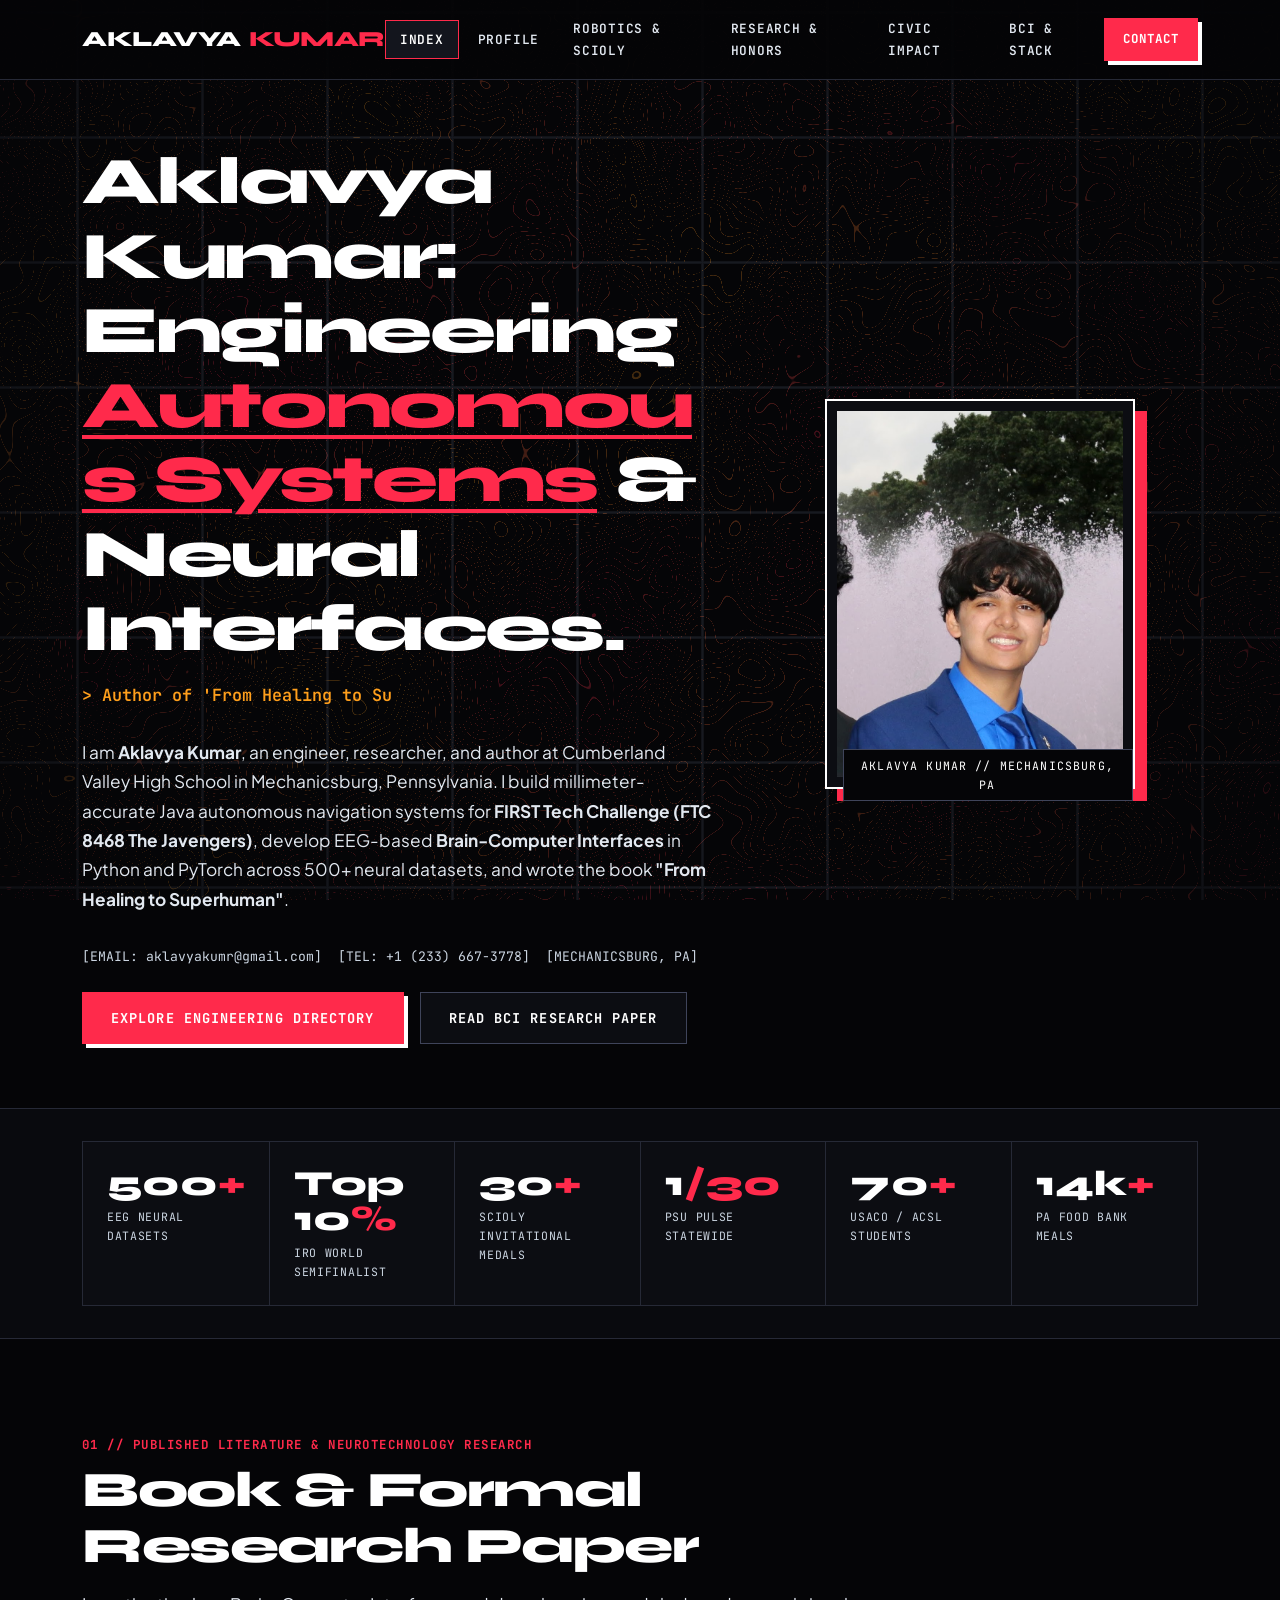
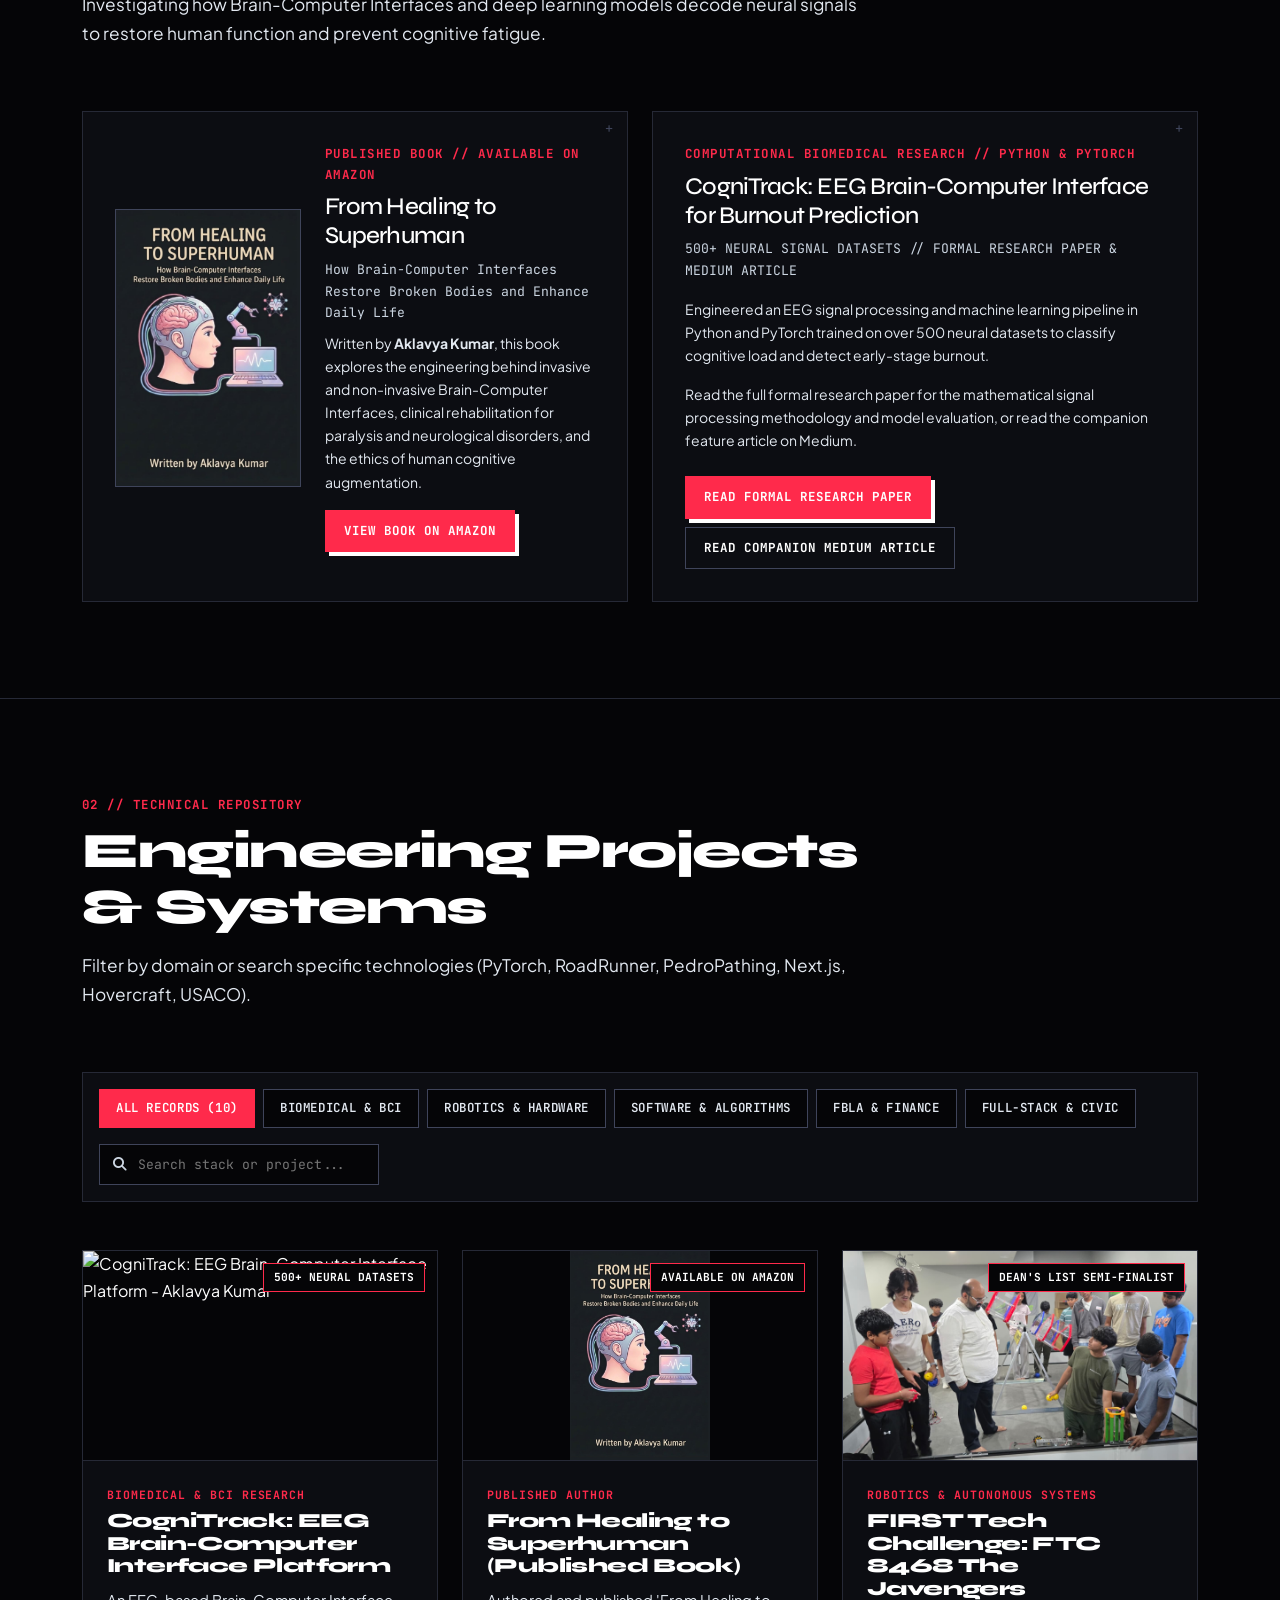
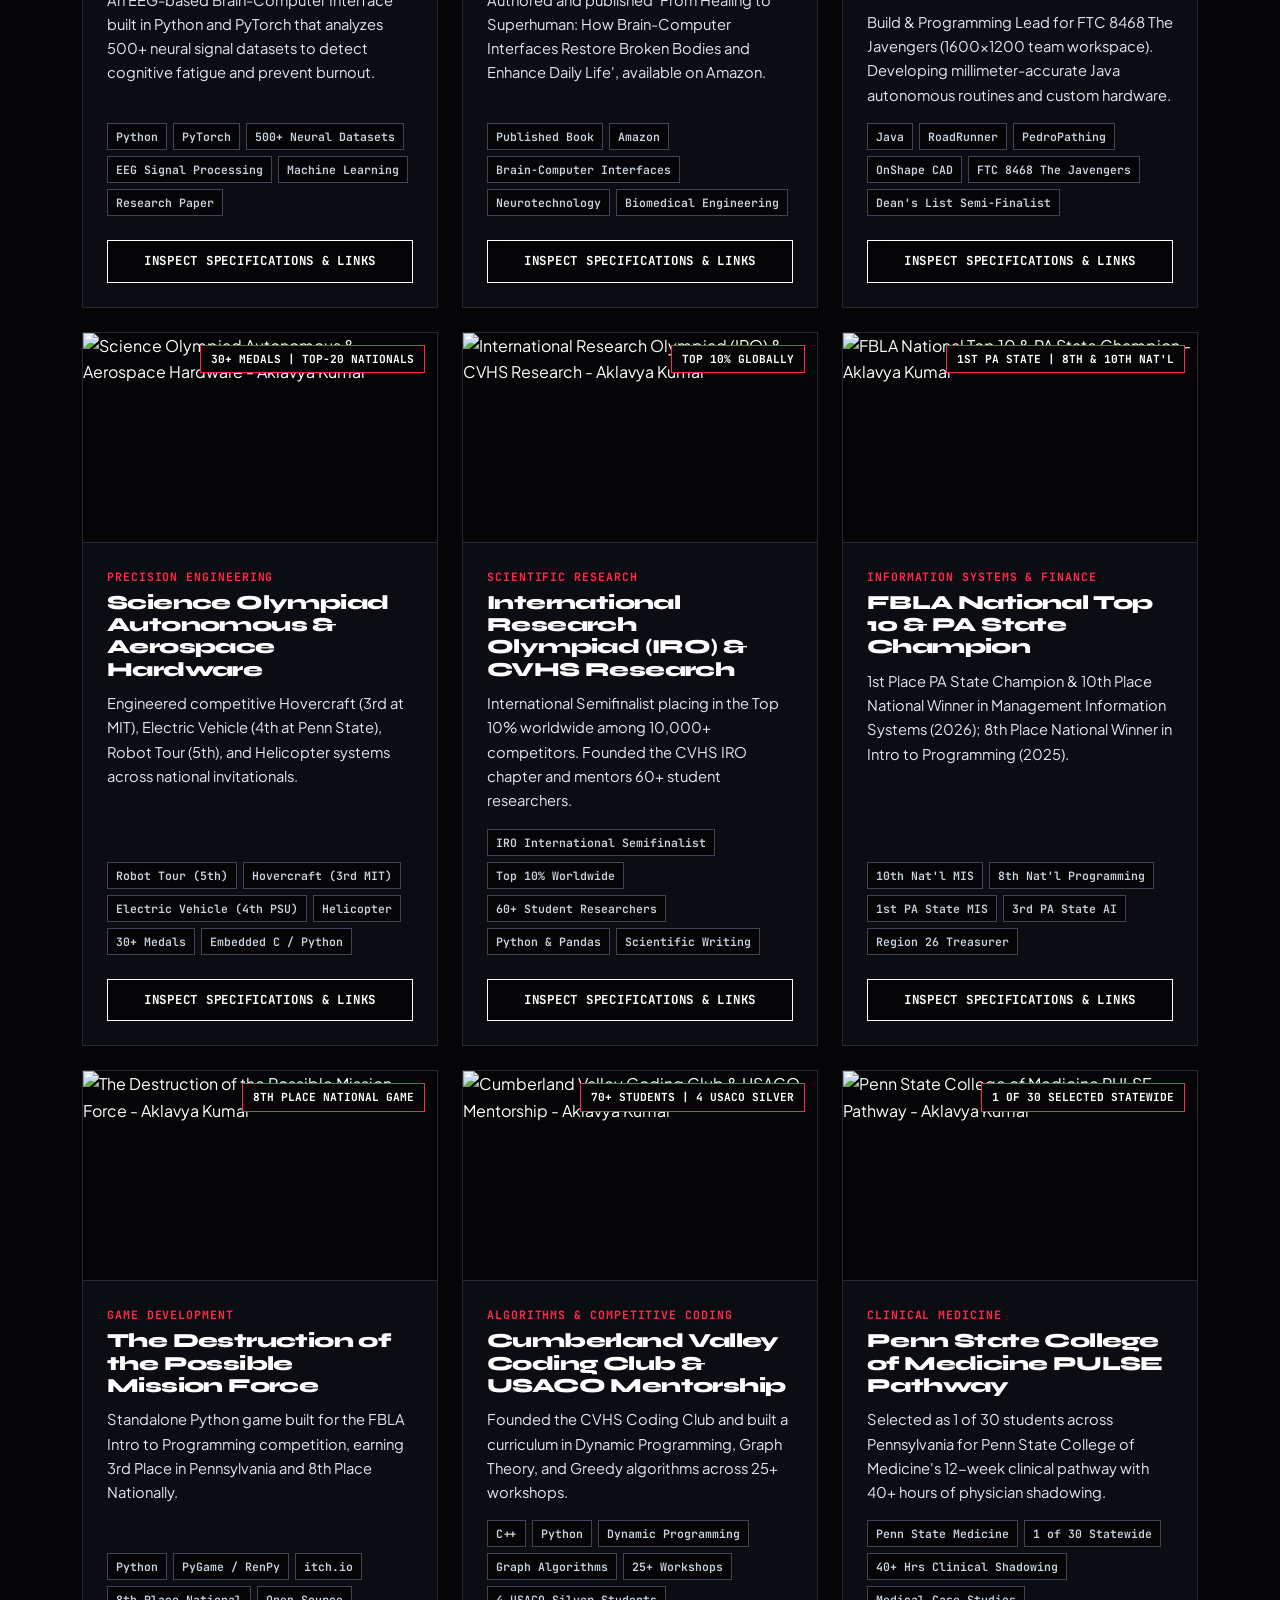
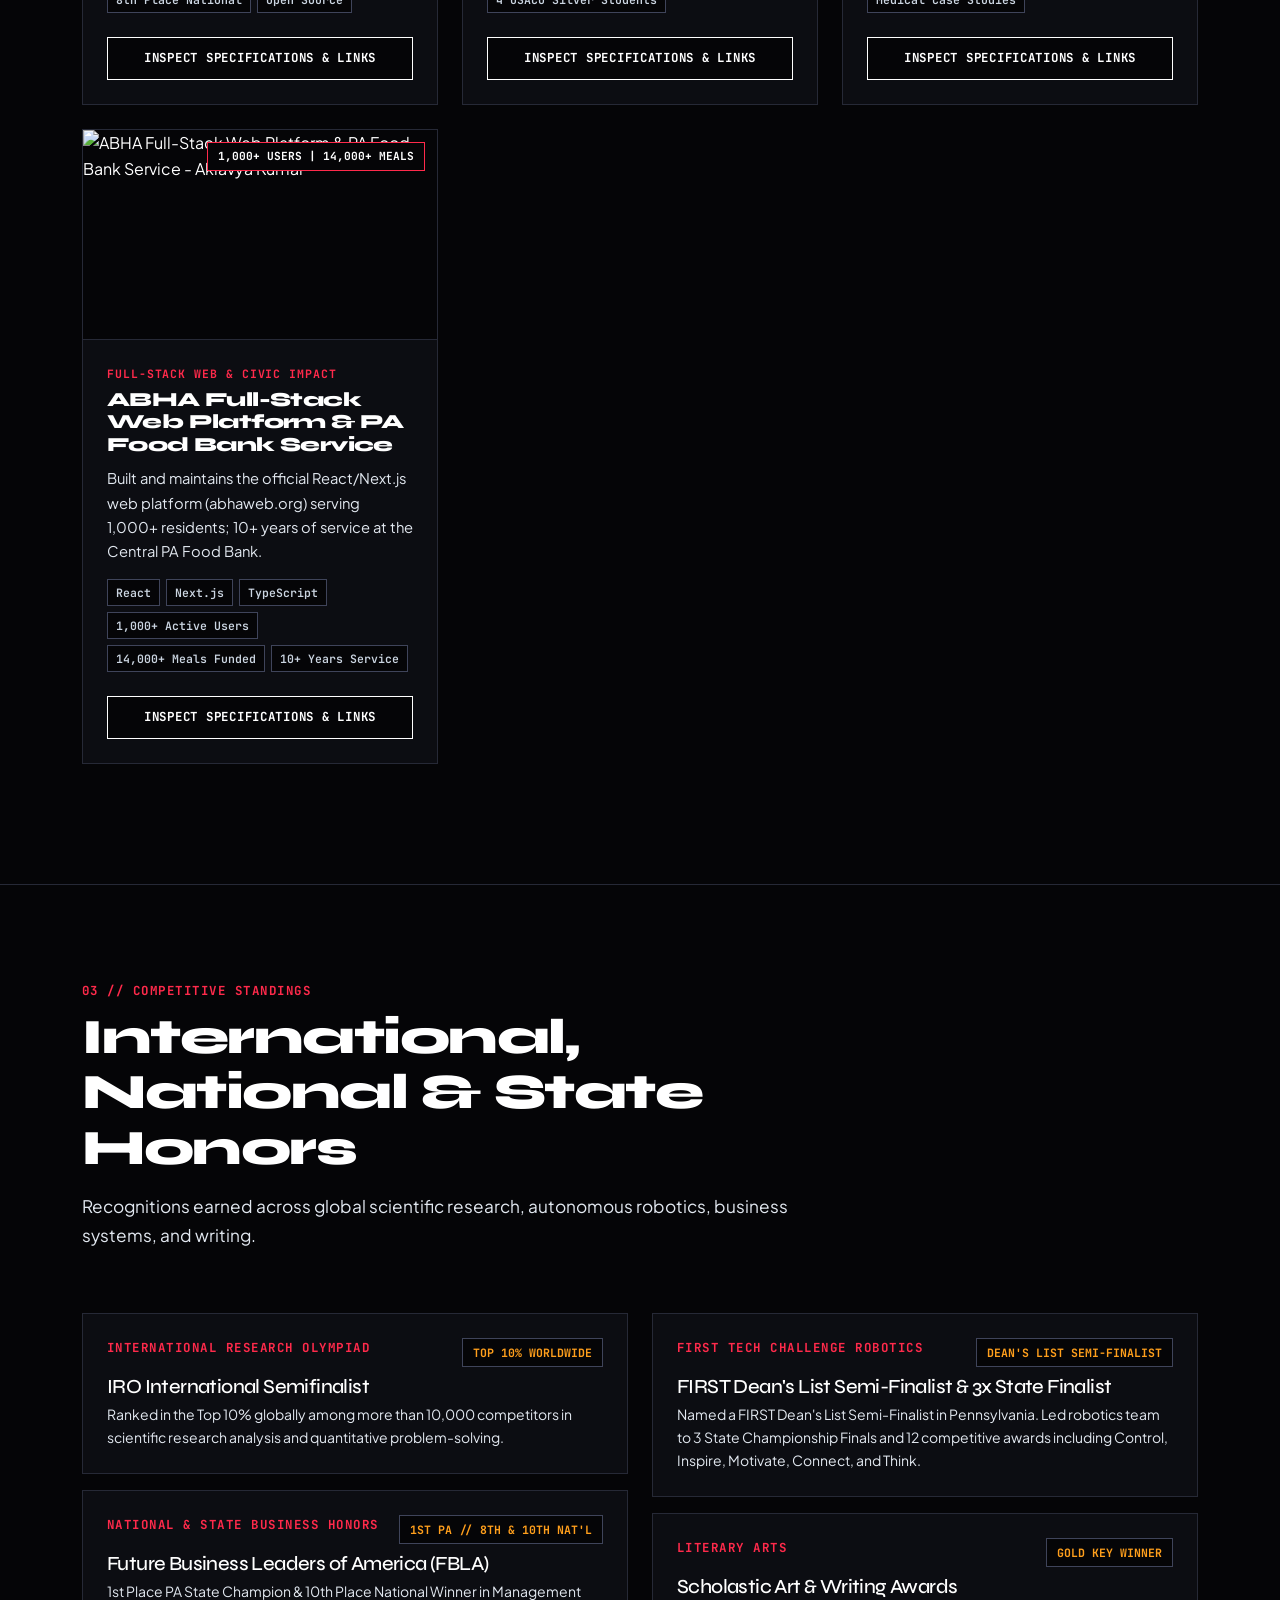
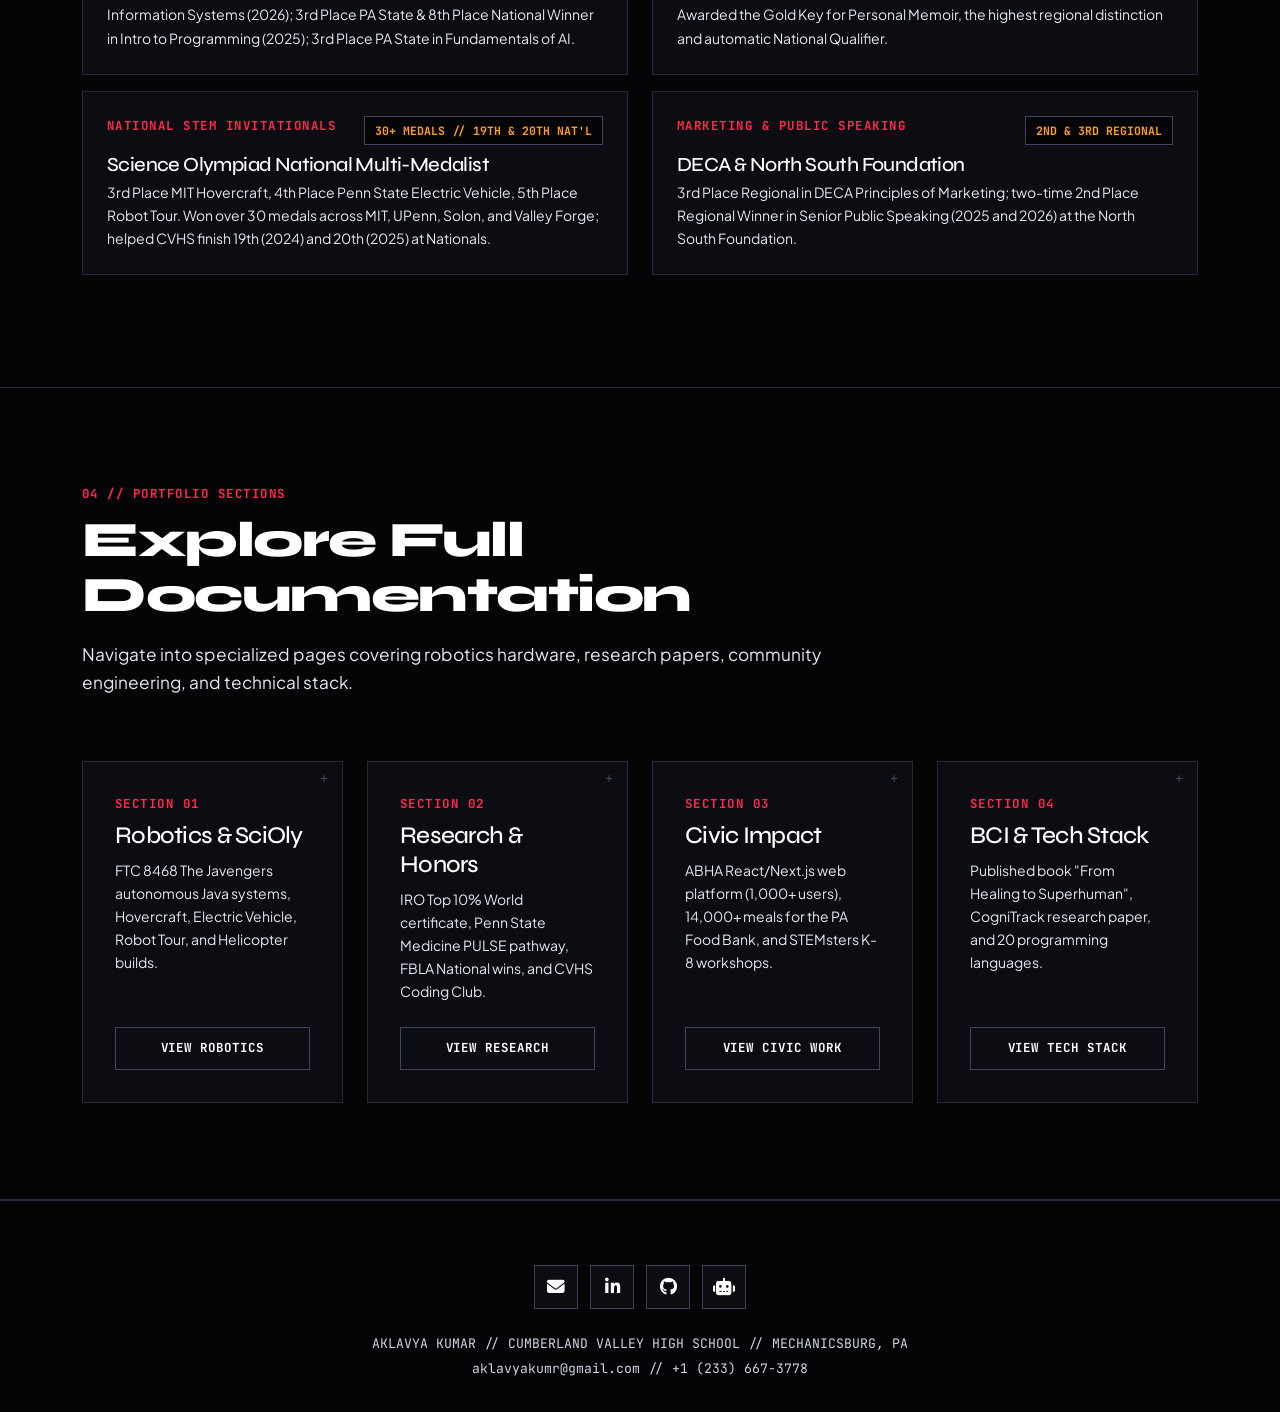
==== commit 16a75f77: "Add book cover, crop top-half portrait, update ftc-team.jpeg, separate research paper and Medium art" ====
--- a/index.html
+++ b/index.html
@@ -3,8 +3,99 @@
 <head>
     <meta charset="UTF-8">
     <meta name="viewport" content="width=device-width, initial-scale=1.0">
-    <meta name="description" content="Aklavya Kumar | High School Senior (Batch of June 2027) at Cumberland Valley High School. Author of 'From Healing to Superhuman', CogniTrack BCI Lead (500+ neural datasets), IRO Semifinalist (Top 10% of 10k+ entrants), FBLA Dual National Top 10, FTC Robotics Lead.">
-    <title>Aklavya Kumar | Engineering, Neurotechnology &amp; Robotics Portfolio</title>
+    <title>Aklavya Kumar | Official Portfolio — Robotics, Brain-Computer Interfaces &amp; Author</title>
+    <meta name="description" content="Official portfolio of Aklavya Kumar (Cumberland Valley High School, Mechanicsburg PA). Author of 'From Healing to Superhuman', CogniTrack EEG Brain-Computer Interface researcher, FTC 8468 The Javengers Lead, and International Research Olympiad Semifinalist.">
+    <meta name="keywords" content="Aklavya Kumar, Aklavya Kumar Cumberland Valley, Aklavya Kumar Mechanicsburg PA, Aklavya Kumar Robotics, Aklavya Kumar From Healing to Superhuman, Aklavya Kumar CogniTrack, Aklavya Kumar BCI, FTC 8468 The Javengers, Aklavya Kumar FBLA, Aklavya Kumar Science Olympiad, Aklavya Kumar Penn State PULSE">
+    <meta name="author" content="Aklavya Kumar">
+    <meta name="robots" content="index, follow, max-image-preview:large, max-snippet:-1">
+    <link rel="canonical" href="https://aklavyakumar.vercel.app/">
+
+    <!-- Open Graph / Social Discovery -->
+    <meta property="og:type" content="profile">
+    <meta property="og:title" content="Aklavya Kumar | Official Engineering &amp; Research Portfolio">
+    <meta property="og:description" content="Aklavya Kumar — Author of 'From Healing to Superhuman', EEG Brain-Computer Interface Researcher (CogniTrack), FTC 8468 The Javengers Lead, and IRO Semifinalist at Cumberland Valley High School.">
+    <meta property="og:url" content="https://aklavyakumar.vercel.app/">
+    <meta property="og:site_name" content="Aklavya Kumar Portfolio">
+    <meta property="og:image" content="https://aklavyakumar.vercel.app/img/aklavya.jpg">
+    <meta property="profile:first_name" content="Aklavya">
+    <meta property="profile:last_name" content="Kumar">
+
+    <!-- Twitter Card -->
+    <meta name="twitter:card" content="summary_large_image">
+    <meta name="twitter:title" content="Aklavya Kumar | Engineering, Neurotechnology &amp; Robotics">
+    <meta name="twitter:description" content="Official portfolio of Aklavya Kumar: Published author of 'From Healing to Superhuman', CogniTrack BCI lead, and FTC 8468 Robotics lead.">
+    <meta name="twitter:image" content="https://aklavyakumar.vercel.app/img/aklavya.jpg">
+
+    <!-- Schema.org JSON-LD Structured Data for Google Knowledge Graph -->
+    <script type="application/ld+json">
+    {
+      "@context": "https://schema.org",
+      "@graph": [
+        {
+          "@type": "Person",
+          "@id": "https://aklavyakumar.vercel.app/#person",
+          "name": "Aklavya Kumar",
+          "givenName": "Aklavya",
+          "familyName": "Kumar",
+          "url": "https://aklavyakumar.vercel.app/",
+          "image": "https://aklavyakumar.vercel.app/img/aklavya.jpg",
+          "email": "mailto:aklavyakumr@gmail.com",
+          "telephone": "+1-233-667-3778",
+          "jobTitle": "Robotics Engineer, Neurotechnology Researcher & Author",
+          "description": "Aklavya Kumar is an engineer, researcher, and published author at Cumberland Valley High School in Mechanicsburg, PA, specializing in autonomous robotics, Brain-Computer Interfaces (BCIs), and algorithms.",
+          "address": {
+            "@type": "PostalAddress",
+            "addressLocality": "Mechanicsburg",
+            "addressRegion": "PA",
+            "addressCountry": "US"
+          },
+          "alumniOf": {
+            "@type": "HighSchool",
+            "name": "Cumberland Valley High School",
+            "address": {
+              "@type": "PostalAddress",
+              "addressLocality": "Mechanicsburg",
+              "addressRegion": "PA"
+            }
+          },
+          "sameAs": [
+            "https://www.linkedin.com/in/aklavyakumar",
+            "https://github.com/Fe4Rless233",
+            "https://medium.com/@aklavyakumr",
+            "https://www.credly.com/badges/4bc863de-348f-409d-92ae-2020ad48edf7/linked_in_profile"
+          ],
+          "knowsAbout": [
+            "Brain-Computer Interfaces",
+            "Autonomous Robotics",
+            "Java",
+            "Python",
+            "PyTorch",
+            "C++",
+            "React",
+            "Next.js",
+            "Machine Learning"
+          ]
+        },
+        {
+          "@type": "Book",
+          "name": "From Healing to Superhuman: How Brain-Computer Interfaces Restore Broken Bodies and Enhance Daily Life",
+          "author": {
+            "@id": "https://aklavyakumar.vercel.app/#person"
+          },
+          "image": "https://aklavyakumar.vercel.app/img/from_healing_to_superhuman.jpg",
+          "description": "How Brain-Computer Interfaces Restore Broken Bodies and Enhance Daily Life, written by Aklavya Kumar."
+        },
+        {
+          "@type": "ScholarlyArticle",
+          "headline": "CogniTrack: An EEG-Based Brain-Computer Interface for Objective Monitoring of Cognitive Fatigue and Student Burnout",
+          "author": {
+            "@id": "https://aklavyakumar.vercel.app/#person"
+          },
+          "url": "https://docs.google.com/document/d/1GCnS6kl_VVaN-jITx9sfBQzqym1Ut4TVTBo4DzyOyy4/edit?usp=sharing"
+        }
+      ]
+    }
+    </script>
 
     <!-- Google Fonts: Syne, Plus Jakarta Sans, JetBrains Mono -->
     <link rel="preconnect" href="https://fonts.googleapis.com">
@@ -87,42 +178,42 @@
         </div>
     </div>
 
-    <!-- Hero Section (No Badge Above Headline, Solid High-Contrast Headline) -->
+    <!-- Hero Section -->
     <section id="about" class="hero-section">
         <div class="container">
             <div class="row align-items-center g-4 g-lg-5">
                 <!-- Portrait Frame: First on mobile (order-1), second on desktop (order-lg-2) -->
                 <div class="col-lg-5 text-center order-1 order-lg-2">
                     <div class="profile-frame">
-                        <img src="img/aklavya.jpg" alt="Aklavya Kumar" class="profile-img-main">
-                        <div class="profile-caption">CVHS SENIOR // BATCH OF JUNE 2027</div>
+                        <img src="img/aklavya.jpg" alt="Aklavya Kumar - Engineer, Researcher & Author at Cumberland Valley High School" width="795" height="1072" class="profile-img-main">
+                        <div class="profile-caption">AKLAVYA KUMAR // MECHANICSBURG, PA</div>
                     </div>
                 </div>
 
                 <!-- Hero Content: Second on mobile (order-2), first on desktop (order-lg-1) -->
                 <div class="col-lg-7 order-2 order-lg-1">
                     <h1 class="hero-title">
-                        Engineering Autonomous Systems, <span class="accent-solid">Neural Interfaces</span>, and Algorithms.
+                        Aklavya Kumar: Engineering <span class="accent-solid">Autonomous Systems</span> &amp; Neural Interfaces.
                     </h1>
                     <div class="hero-subtitle">
                         &gt; <span id="typewriter-text"></span>
                     </div>
                     <p class="hero-bio">
-                        I am <strong>Aklavya Kumar</strong>, a High School Senior at Cumberland Valley High School (Mechanicsburg, PA). I build millimeter-precise Java autonomous control systems for <strong>FIRST Tech Challenge (FTC 8468 The Javengers)</strong>, engineer EEG-based <strong>Brain-Computer Interfaces</strong> in Python and PyTorch across 500+ neural datasets, and authored the book <strong>"From Healing to Superhuman"</strong> on Amazon.
+                        I am <strong>Aklavya Kumar</strong>, an engineer, researcher, and author at Cumberland Valley High School in Mechanicsburg, Pennsylvania. I build millimeter-accurate Java autonomous navigation systems for <strong>FIRST Tech Challenge (FTC 8468 The Javengers)</strong>, develop EEG-based <strong>Brain-Computer Interfaces</strong> in Python and PyTorch across 500+ neural datasets, and wrote the book <strong>"From Healing to Superhuman"</strong>.
                     </p>
                     
                     <div class="d-flex flex-wrap align-items-center gap-3 mb-4 mono-meta justify-content-center justify-content-lg-start">
                         <span>[EMAIL: aklavyakumr@gmail.com]</span>
                         <span>[TEL: +1 (233) 667-3778]</span>
-                        <span>[LOC: MECHANICSBURG, PA]</span>
+                        <span>[MECHANICSBURG, PA]</span>
                     </div>
 
                     <div class="d-flex flex-wrap gap-3 justify-content-center justify-content-lg-start">
                         <a href="#projects" class="btn-arch-primary">
-                            Inspect Engineering Directory
+                            Explore Engineering Directory
                         </a>
-                        <a href="#honors-ledger" class="btn-arch-secondary">
-                            Verified Honors &amp; Activities
+                        <a href="https://docs.google.com/document/d/1GCnS6kl_VVaN-jITx9sfBQzqym1Ut4TVTBo4DzyOyy4/edit?usp=sharing" target="_blank" rel="noopener noreferrer" class="btn-arch-secondary">
+                            Read BCI Research Paper
                         </a>
                     </div>
                 </div>
@@ -140,7 +231,7 @@
                 </div>
                 <div class="telemetry-cell">
                     <div class="telemetry-num">Top 10<span>%</span></div>
-                    <div class="telemetry-label">IRO World (10k+ Entrants)</div>
+                    <div class="telemetry-label">IRO World Semifinalist</div>
                 </div>
                 <div class="telemetry-cell">
                     <div class="telemetry-num">30<span>+</span></div>
@@ -152,11 +243,73 @@
                 </div>
                 <div class="telemetry-cell">
                     <div class="telemetry-num">70<span>+</span></div>
-                    <div class="telemetry-label">USACO / ACSL Students Coached</div>
+                    <div class="telemetry-label">USACO / ACSL Students</div>
                 </div>
                 <div class="telemetry-cell">
                     <div class="telemetry-num">14k<span>+</span></div>
-                    <div class="telemetry-label">PA Food Bank Meals Funded</div>
+                    <div class="telemetry-label">PA Food Bank Meals</div>
+                </div>
+            </div>
+        </div>
+    </section>
+
+    <!-- Featured Book & Research Paper Spotlight -->
+    <section class="section-padding">
+        <div class="container">
+            <div class="section-header">
+                <span class="mono-label">01 // PUBLISHED LITERATURE &amp; NEUROTECHNOLOGY RESEARCH</span>
+                <h2 class="section-title">Book &amp; Formal Research Paper</h2>
+                <p class="section-desc">
+                    Investigating how Brain-Computer Interfaces and deep learning models decode neural signals to restore human function and prevent cognitive fatigue.
+                </p>
+            </div>
+
+            <div class="row g-4 align-items-stretch">
+                <!-- Book Card with Cover -->
+                <div class="col-lg-6">
+                    <div class="arch-panel h-100">
+                        <div class="row g-4 align-items-center">
+                            <div class="col-sm-5 text-center">
+                                <img src="img/from_healing_to_superhuman.jpg" alt="From Healing to Superhuman Book Cover by Aklavya Kumar" width="1000" height="1499" class="img-fluid" style="max-height: 290px; width: auto; border: 1px solid var(--border-strong);">
+                            </div>
+                            <div class="col-sm-7">
+                                <span class="mono-label">PUBLISHED BOOK // AVAILABLE ON AMAZON</span>
+                                <h3 class="h4 text-white mb-2">From Healing to Superhuman</h3>
+                                <p class="mono-meta mb-2">How Brain-Computer Interfaces Restore Broken Bodies and Enhance Daily Life</p>
+                                <p class="small mb-3">
+                                    Written by <strong>Aklavya Kumar</strong>, this book explores the engineering behind invasive and non-invasive Brain-Computer Interfaces, clinical rehabilitation for paralysis and neurological disorders, and the ethics of human cognitive augmentation.
+                                </p>
+                                <a href="https://www.amazon.com/s?k=From+Healing+to+Superhuman+Aklavya+Kumar" target="_blank" rel="noopener noreferrer" class="btn-arch-primary btn-arch-sm">
+                                    View Book on Amazon
+                                </a>
+                            </div>
+                        </div>
+                    </div>
+                </div>
+
+                <!-- Research Paper & Medium Article Card -->
+                <div class="col-lg-6">
+                    <div class="arch-panel h-100 d-flex flex-column justify-content-between">
+                        <div>
+                            <span class="mono-label">COMPUTATIONAL BIOMEDICAL RESEARCH // PYTHON &amp; PYTORCH</span>
+                            <h3 class="h4 text-white mb-2">CogniTrack: EEG Brain-Computer Interface for Burnout Prediction</h3>
+                            <p class="mono-meta mb-3">500+ NEURAL SIGNAL DATASETS // FORMAL RESEARCH PAPER &amp; MEDIUM ARTICLE</p>
+                            <p class="small mb-3">
+                                Engineered an EEG signal processing and machine learning pipeline in Python and PyTorch trained on over 500 neural datasets to classify cognitive load and detect early-stage burnout.
+                            </p>
+                            <p class="small mb-4">
+                                Read the full formal research paper for the mathematical signal processing methodology and model evaluation, or read the companion feature article on Medium.
+                            </p>
+                        </div>
+                        <div class="d-flex flex-wrap gap-2">
+                            <a href="https://docs.google.com/document/d/1GCnS6kl_VVaN-jITx9sfBQzqym1Ut4TVTBo4DzyOyy4/edit?usp=sharing" target="_blank" rel="noopener noreferrer" class="btn-arch-primary btn-arch-sm">
+                                Read Formal Research Paper
+                            </a>
+                            <a href="https://medium.com/@aklavyakumr/cognitrack-a-brain-computer-interface-for-objective-monitoring-of-cognitive-fatigue-and-student-2f5b4cb5b3b6?sharedUserId=aklavyakumr" target="_blank" rel="noopener noreferrer" class="btn-arch-secondary btn-arch-sm">
+                                Read Companion Medium Article
+                            </a>
+                        </div>
+                    </div>
                 </div>
             </div>
         </div>
@@ -166,8 +319,8 @@
     <section id="projects" class="section-padding">
         <div class="container">
             <div class="section-header">
-                <span class="mono-label">01 // TECHNICAL REPOSITORY</span>
-                <h2 class="section-title">Projects, Publications &amp; Hardware</h2>
+                <span class="mono-label">02 // TECHNICAL REPOSITORY</span>
+                <h2 class="section-title">Engineering Projects &amp; Systems</h2>
                 <p class="section-desc">
                     Filter by domain or search specific technologies (PyTorch, RoadRunner, PedroPathing, Next.js, Hovercraft, USACO).
                 </p>
@@ -185,7 +338,7 @@
 
                 <div class="search-box">
                     <i class="fas fa-search"></i>
-                    <input type="text" id="project-search" placeholder="Query stack or project...">
+                    <input type="text" id="project-search" placeholder="Search stack or project...">
                 </div>
             </div>
 
@@ -199,10 +352,10 @@
     <section id="honors-ledger" class="section-padding">
         <div class="container">
             <div class="section-header">
-                <span class="mono-label">02 // VERIFIED DISTINCTIONS</span>
+                <span class="mono-label">03 // COMPETITIVE STANDINGS</span>
                 <h2 class="section-title">International, National &amp; State Honors</h2>
                 <p class="section-desc">
-                    Official competitive standings across scientific research, robotics, software engineering, and literary arts.
+                    Recognitions earned across global scientific research, autonomous robotics, business systems, and writing.
                 </p>
             </div>
 
@@ -210,16 +363,16 @@
                 <div class="col-lg-6">
                     <div class="ledger-row">
                         <div class="d-flex justify-content-between align-items-start mb-2">
-                            <span class="mono-label mb-0">INTERNATIONAL RECOGNITION</span>
-                            <span class="ledger-badge">TOP 10% OF 10,000+</span>
-                        </div>
-                        <h3 class="h5 text-white mb-1">International Research Olympiad (IRO) Semifinalist</h3>
-                        <p class="mb-0 small">Placed in the Top 10% globally among 10,000+ international entrants in rigorous quantitative research and scientific literature analysis.</p>
+                            <span class="mono-label mb-0">INTERNATIONAL RESEARCH OLYMPIAD</span>
+                            <span class="ledger-badge">TOP 10% WORLDWIDE</span>
+                        </div>
+                        <h3 class="h5 text-white mb-1">IRO International Semifinalist</h3>
+                        <p class="mb-0 small">Ranked in the Top 10% globally among more than 10,000 competitors in scientific research analysis and quantitative problem-solving.</p>
                     </div>
 
                     <div class="ledger-row">
                         <div class="d-flex justify-content-between align-items-start mb-2">
-                            <span class="mono-label mb-0">NATIONAL &amp; STATE CHAMPIONSHIP</span>
+                            <span class="mono-label mb-0">NATIONAL &amp; STATE BUSINESS HONORS</span>
                             <span class="ledger-badge">1ST PA // 8TH &amp; 10TH NAT'L</span>
                         </div>
                         <h3 class="h5 text-white mb-1">Future Business Leaders of America (FBLA)</h3>
@@ -228,97 +381,97 @@
 
                     <div class="ledger-row">
                         <div class="d-flex justify-content-between align-items-start mb-2">
-                            <span class="mono-label mb-0">NATIONAL INVITATIONALS &amp; TOURNAMENT</span>
+                            <span class="mono-label mb-0">NATIONAL STEM INVITATIONALS</span>
                             <span class="ledger-badge">30+ MEDALS // 19TH &amp; 20TH NAT'L</span>
                         </div>
                         <h3 class="h5 text-white mb-1">Science Olympiad National Multi-Medalist</h3>
-                        <p class="mb-0 small">3rd Place MIT Hovercraft, 4th Place Penn State Electric Vehicle, 5th Place Robot Tour. 30+ individual and team build/lab medals across MIT, UPenn, Solon, and Valley Forge; 19th (2024) &amp; 20th (2025) National Team finishes.</p>
+                        <p class="mb-0 small">3rd Place MIT Hovercraft, 4th Place Penn State Electric Vehicle, 5th Place Robot Tour. Won over 30 medals across MIT, UPenn, Solon, and Valley Forge; helped CVHS finish 19th (2024) and 20th (2025) at Nationals.</p>
                     </div>
                 </div>
 
                 <div class="col-lg-6">
                     <div class="ledger-row">
                         <div class="d-flex justify-content-between align-items-start mb-2">
-                            <span class="mono-label mb-0">STATE ROBOTICS RECOGNITION</span>
-                            <span class="ledger-badge">TOP 40 STATEWIDE</span>
-                        </div>
-                        <h3 class="h5 text-white mb-1">FIRST Robotics Dean's List Semi-Finalist &amp; 3x State Finalist</h3>
-                        <p class="mb-0 small">Named FIRST Dean's List Semi-Finalist (Top 40 across Pennsylvania). Led FTC team to 3 State Finals appearances and 12 competitive awards including Control, Inspire, Motivate, Connect, and Think awards.</p>
+                            <span class="mono-label mb-0">FIRST TECH CHALLENGE ROBOTICS</span>
+                            <span class="ledger-badge">DEAN'S LIST SEMI-FINALIST</span>
+                        </div>
+                        <h3 class="h5 text-white mb-1">FIRST Dean's List Semi-Finalist &amp; 3x State Finalist</h3>
+                        <p class="mb-0 small">Named a FIRST Dean's List Semi-Finalist in Pennsylvania. Led robotics team to 3 State Championship Finals and 12 competitive awards including Control, Inspire, Motivate, Connect, and Think.</p>
                     </div>
 
                     <div class="ledger-row">
                         <div class="d-flex justify-content-between align-items-start mb-2">
-                            <span class="mono-label mb-0">NATIONAL LITERARY QUALIFIER</span>
+                            <span class="mono-label mb-0">LITERARY ARTS</span>
                             <span class="ledger-badge">GOLD KEY WINNER</span>
                         </div>
                         <h3 class="h5 text-white mb-1">Scholastic Art &amp; Writing Awards</h3>
-                        <p class="mb-0 small">Awarded the Gold Key for Personal Memoir (Top Regional Honor and National Qualifier).</p>
+                        <p class="mb-0 small">Awarded the Gold Key for Personal Memoir, the highest regional distinction and automatic National Qualifier.</p>
                     </div>
 
                     <div class="ledger-row">
                         <div class="d-flex justify-content-between align-items-start mb-2">
-                            <span class="mono-label mb-0">REGIONAL MARKETING &amp; ORATORY</span>
+                            <span class="mono-label mb-0">MARKETING &amp; PUBLIC SPEAKING</span>
                             <span class="ledger-badge">2ND &amp; 3RD REGIONAL</span>
                         </div>
-                        <h3 class="h5 text-white mb-1">DECA &amp; North South Foundation Public Speaking</h3>
-                        <p class="mb-0 small">3rd Place Regional in DECA Principles of Marketing; 2nd Place Regional in Senior Public Speaking (2025 and 2026) at the North South Foundation.</p>
+                        <h3 class="h5 text-white mb-1">DECA &amp; North South Foundation</h3>
+                        <p class="mb-0 small">3rd Place Regional in DECA Principles of Marketing; two-time 2nd Place Regional Winner in Senior Public Speaking (2025 and 2026) at the North South Foundation.</p>
                     </div>
                 </div>
             </div>
         </div>
     </section>
 
-    <!-- Multi-Page Directory Grid (4-Column Architectural Index) -->
+    <!-- Multi-Page Directory Grid -->
     <section class="section-padding">
         <div class="container">
             <div class="section-header">
-                <span class="mono-label">03 // SYSTEM ARCHITECTURE</span>
-                <h2 class="section-title">Dedicated Portfolio Modules</h2>
-                <p class="section-desc">Explore full documentation, schematics, and credentials across each specialized page.</p>
+                <span class="mono-label">04 // PORTFOLIO SECTIONS</span>
+                <h2 class="section-title">Explore Full Documentation</h2>
+                <p class="section-desc">Navigate into specialized pages covering robotics hardware, research papers, community engineering, and technical stack.</p>
             </div>
 
             <div class="row g-4">
                 <div class="col-md-6 col-lg-3">
                     <div class="arch-panel h-100 d-flex flex-column justify-content-between">
                         <div>
-                            <span class="mono-label">MODULE 01</span>
+                            <span class="mono-label">SECTION 01</span>
                             <h3 class="h4 mb-2">Robotics &amp; SciOly</h3>
-                            <p class="small mb-4">FTC 8468 The Javengers autonomous Java paths, Hovercraft, Electric Vehicle, Robot Tour, and Helicopter engineering.</p>
-                        </div>
-                        <a href="stem.html" class="btn-arch-secondary btn-arch-sm w-100 justify-content-center">Open STEM Module</a>
+                            <p class="small mb-4">FTC 8468 The Javengers autonomous Java systems, Hovercraft, Electric Vehicle, Robot Tour, and Helicopter builds.</p>
+                        </div>
+                        <a href="stem.html" class="btn-arch-secondary btn-arch-sm w-100 justify-content-center">View Robotics</a>
                     </div>
                 </div>
 
                 <div class="col-md-6 col-lg-3">
                     <div class="arch-panel h-100 d-flex flex-column justify-content-between">
                         <div>
-                            <span class="mono-label">MODULE 02</span>
+                            <span class="mono-label">SECTION 02</span>
                             <h3 class="h4 mb-2">Research &amp; Honors</h3>
-                            <p class="small mb-4">IRO Top 10% World certificate, PSU PULSE medical pathway, FBLA National wins, CVHS Coding Club &amp; JLC.</p>
-                        </div>
-                        <a href="academics.html" class="btn-arch-secondary btn-arch-sm w-100 justify-content-center">Open Research Module</a>
+                            <p class="small mb-4">IRO Top 10% World certificate, Penn State Medicine PULSE pathway, FBLA National wins, and CVHS Coding Club.</p>
+                        </div>
+                        <a href="academics.html" class="btn-arch-secondary btn-arch-sm w-100 justify-content-center">View Research</a>
                     </div>
                 </div>
 
                 <div class="col-md-6 col-lg-3">
                     <div class="arch-panel h-100 d-flex flex-column justify-content-between">
                         <div>
-                            <span class="mono-label">MODULE 03</span>
+                            <span class="mono-label">SECTION 03</span>
                             <h3 class="h4 mb-2">Civic Impact</h3>
-                            <p class="small mb-4">ABHA React/Next.js platform (1,000+ users), 14,000+ meals for PA Food Bank, STEMsters (100+ students).</p>
-                        </div>
-                        <a href="community.html" class="btn-arch-secondary btn-arch-sm w-100 justify-content-center">Open Civic Module</a>
+                            <p class="small mb-4">ABHA React/Next.js web platform (1,000+ users), 14,000+ meals for the PA Food Bank, and STEMsters K-8 workshops.</p>
+                        </div>
+                        <a href="community.html" class="btn-arch-secondary btn-arch-sm w-100 justify-content-center">View Civic Work</a>
                     </div>
                 </div>
 
                 <div class="col-md-6 col-lg-3">
                     <div class="arch-panel h-100 d-flex flex-column justify-content-between">
                         <div>
-                            <span class="mono-label">MODULE 04</span>
+                            <span class="mono-label">SECTION 04</span>
                             <h3 class="h4 mb-2">BCI &amp; Tech Stack</h3>
-                            <p class="small mb-4">Published book "From Healing to Superhuman", 20 programming languages, CAD tools, and certifications.</p>
-                        </div>
-                        <a href="aspirations.html" class="btn-arch-secondary btn-arch-sm w-100 justify-content-center">Open Stack Module</a>
+                            <p class="small mb-4">Published book "From Healing to Superhuman", CogniTrack research paper, and 20 programming languages.</p>
+                        </div>
+                        <a href="aspirations.html" class="btn-arch-secondary btn-arch-sm w-100 justify-content-center">View Tech Stack</a>
                     </div>
                 </div>
             </div>
@@ -344,13 +497,13 @@
     <footer>
         <div class="container">
             <div class="social-links">
-                <a href="mailto:aklavyakumr@gmail.com" class="social-icon-btn" aria-label="Email"><i class="fas fa-envelope"></i></a>
-                <a href="https://www.linkedin.com/in/aklavyakumar" target="_blank" rel="noopener noreferrer" class="social-icon-btn" aria-label="LinkedIn"><i class="fab fa-linkedin-in"></i></a>
-                <a href="https://github.com/Fe4Rless233" target="_blank" rel="noopener noreferrer" class="social-icon-btn" aria-label="GitHub"><i class="fab fa-github"></i></a>
+                <a href="mailto:aklavyakumr@gmail.com" class="social-icon-btn" aria-label="Email Aklavya Kumar"><i class="fas fa-envelope"></i></a>
+                <a href="https://www.linkedin.com/in/aklavyakumar" target="_blank" rel="noopener noreferrer" class="social-icon-btn" aria-label="Aklavya Kumar LinkedIn"><i class="fab fa-linkedin-in"></i></a>
+                <a href="https://github.com/Fe4Rless233" target="_blank" rel="noopener noreferrer" class="social-icon-btn" aria-label="Aklavya Kumar GitHub"><i class="fab fa-github"></i></a>
                 <a href="http://www.pacar-robotics.org" target="_blank" rel="noopener noreferrer" class="social-icon-btn" aria-label="PACAR Robotics"><i class="fas fa-robot"></i></a>
             </div>
-            <p class="mono-meta mb-1">AKLAVYA KUMAR // CUMBERLAND VALLEY HIGH SCHOOL (BATCH OF JUNE 2027)</p>
-            <p class="mono-meta mb-0">aklavyakumr@gmail.com // +1 (233) 667-3778 // Mechanicsburg, PA</p>
+            <p class="mono-meta mb-1">AKLAVYA KUMAR // CUMBERLAND VALLEY HIGH SCHOOL // MECHANICSBURG, PA</p>
+            <p class="mono-meta mb-0">aklavyakumr@gmail.com // +1 (233) 667-3778</p>
         </div>
     </footer>
 
--- a/style.css
+++ b/style.css
@@ -421,11 +421,11 @@
     line-height: 1.7;
 }
 
-/* Architectural Portrait Frame */
+/* Architectural Portrait Frame (Calibrated for 795x1072 Top-Half Portrait) */
 .profile-frame {
     position: relative;
-    width: 320px;
-    height: 360px;
+    width: 310px;
+    height: 390px;
     max-width: 85vw;
     margin: 0 auto;
     border: 2px solid var(--text-pure);
@@ -438,8 +438,9 @@
     width: 100%;
     height: 100%;
     object-fit: cover;
+    object-position: center top;
     display: block;
-    filter: contrast(1.06);
+    filter: contrast(1.04);
 }
 
 .profile-caption {
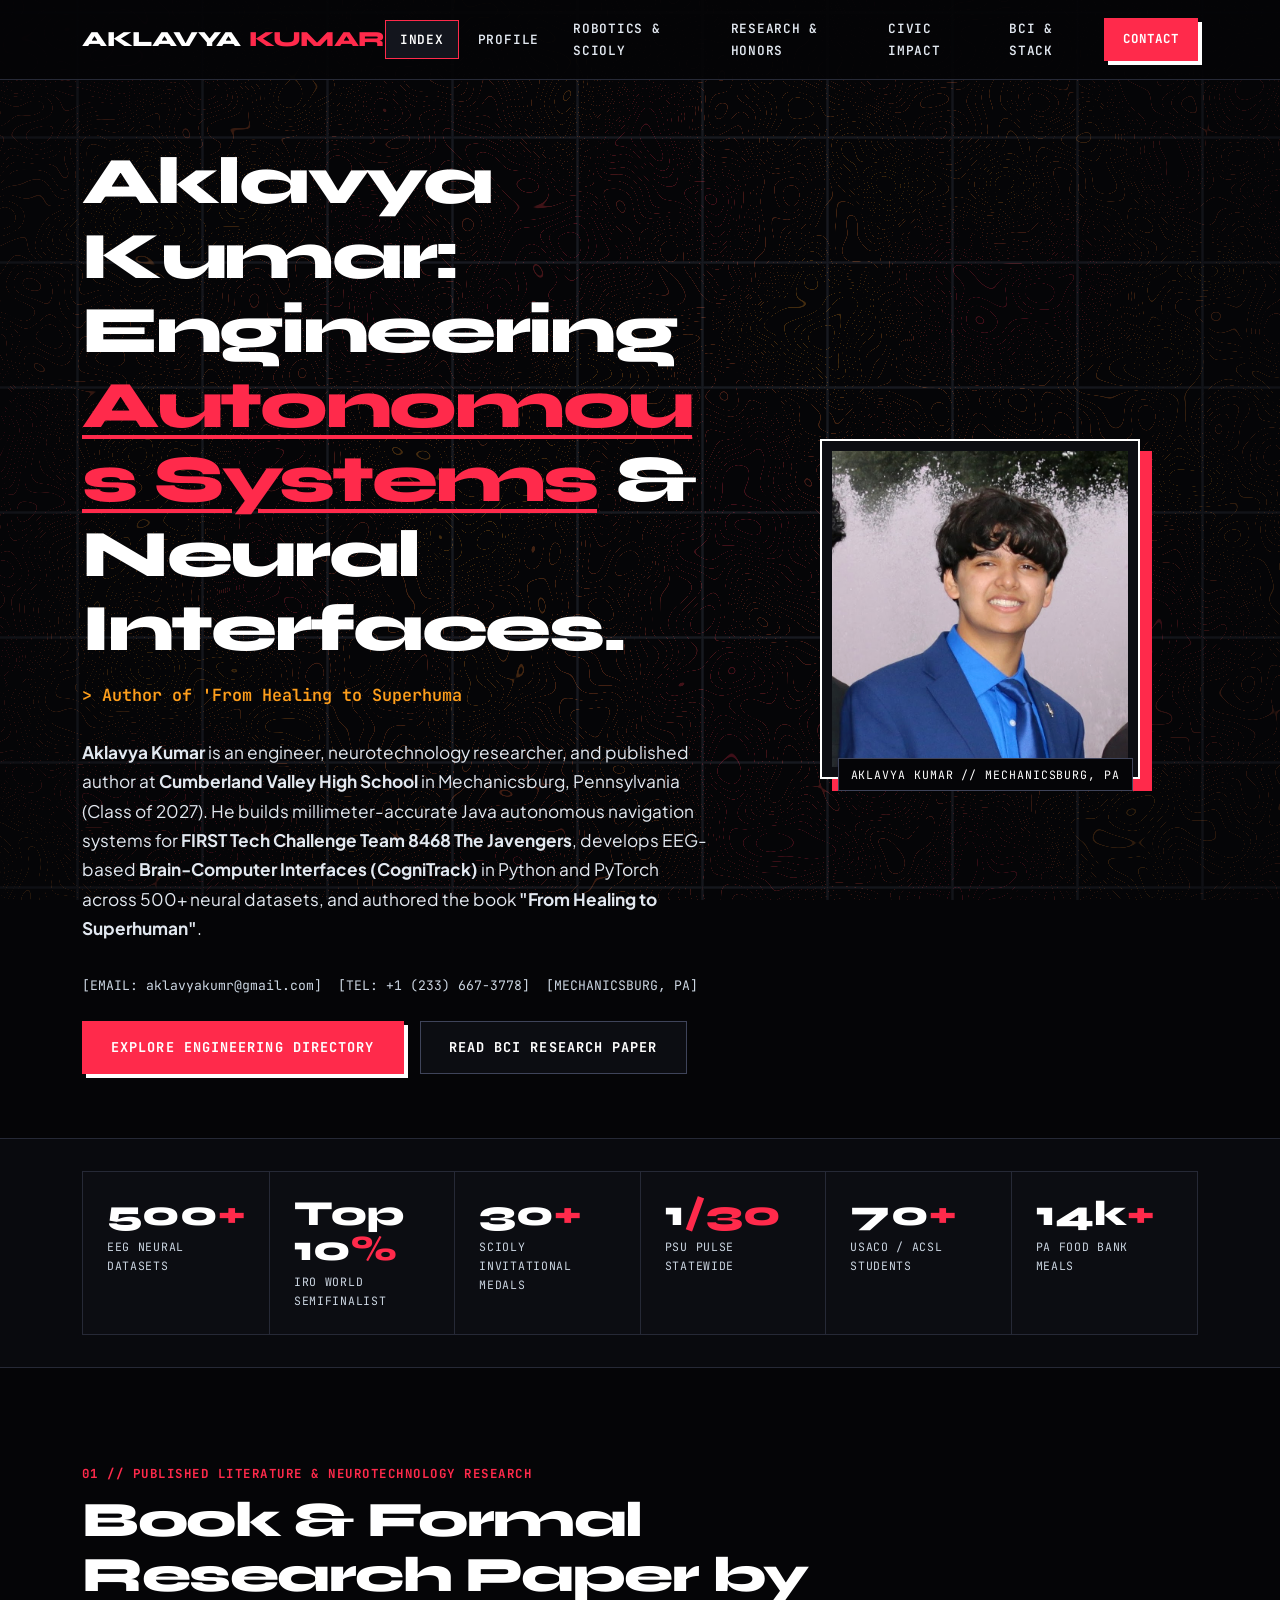
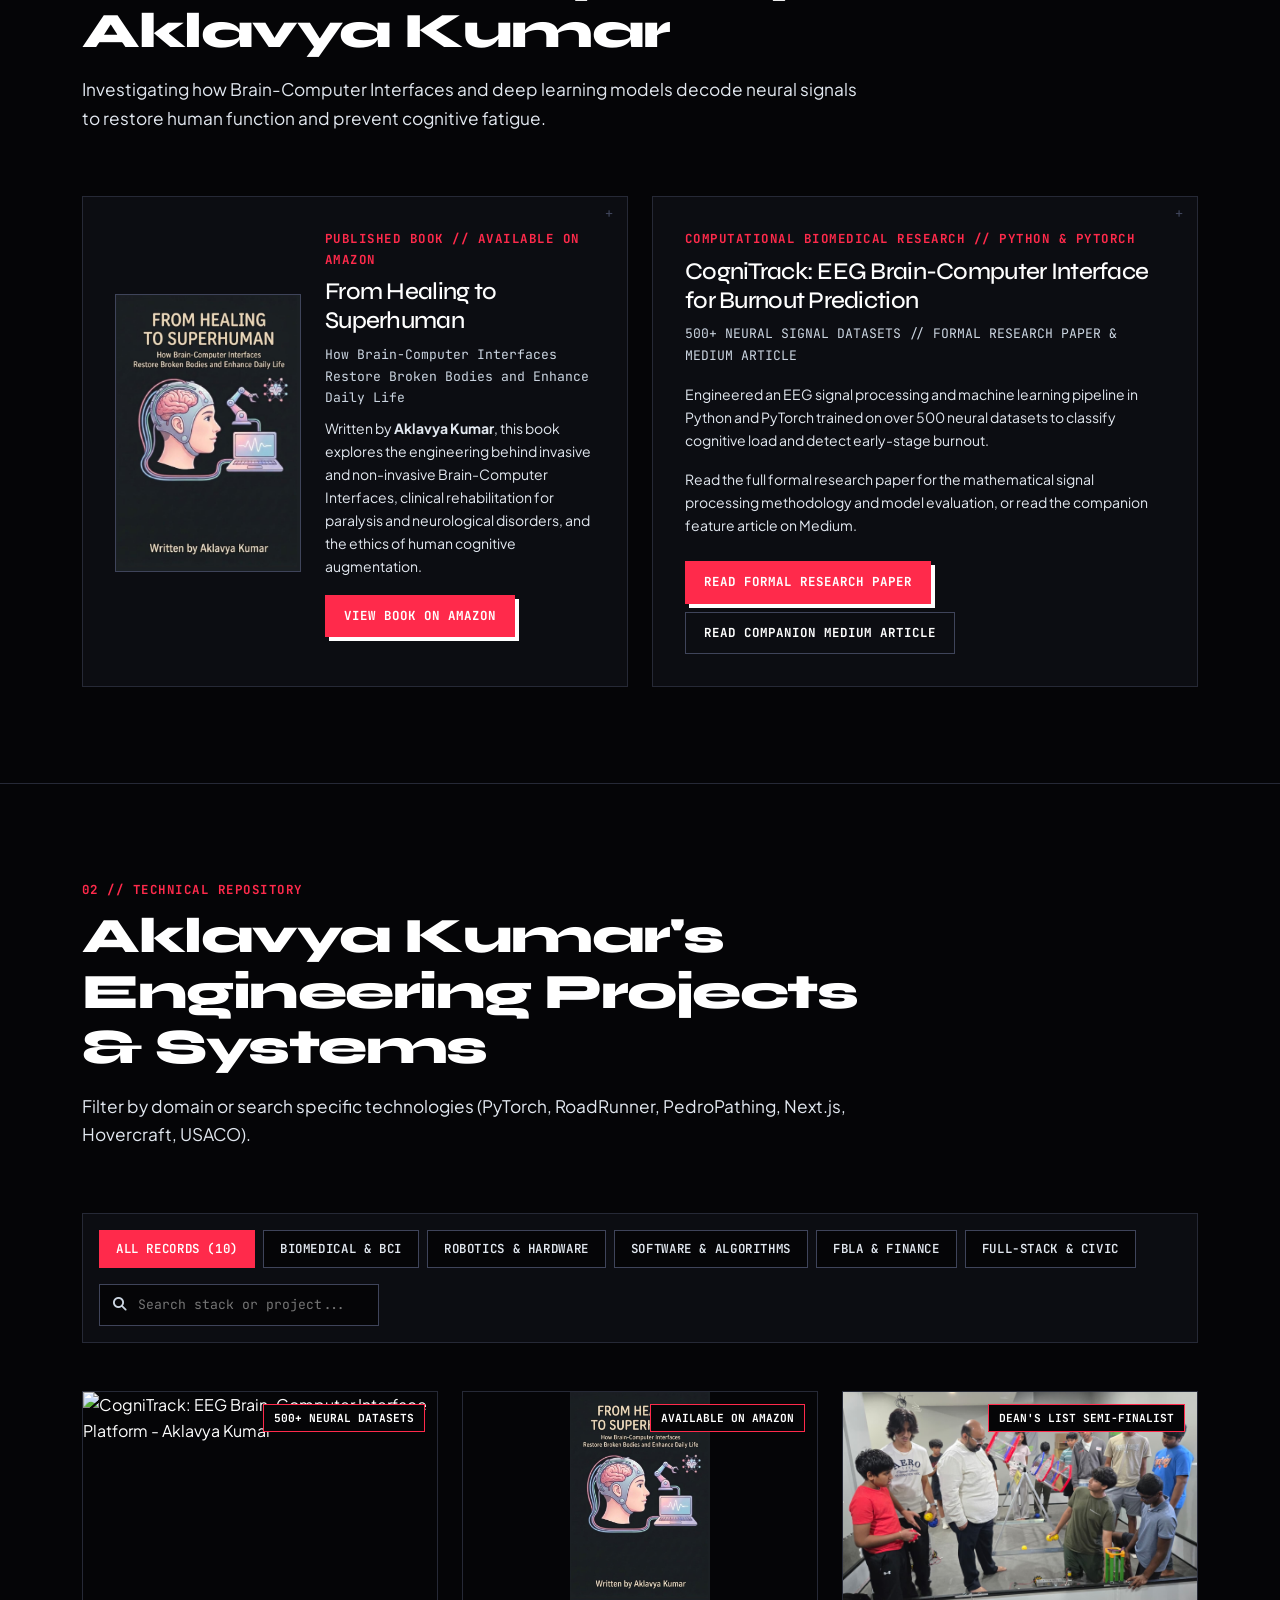
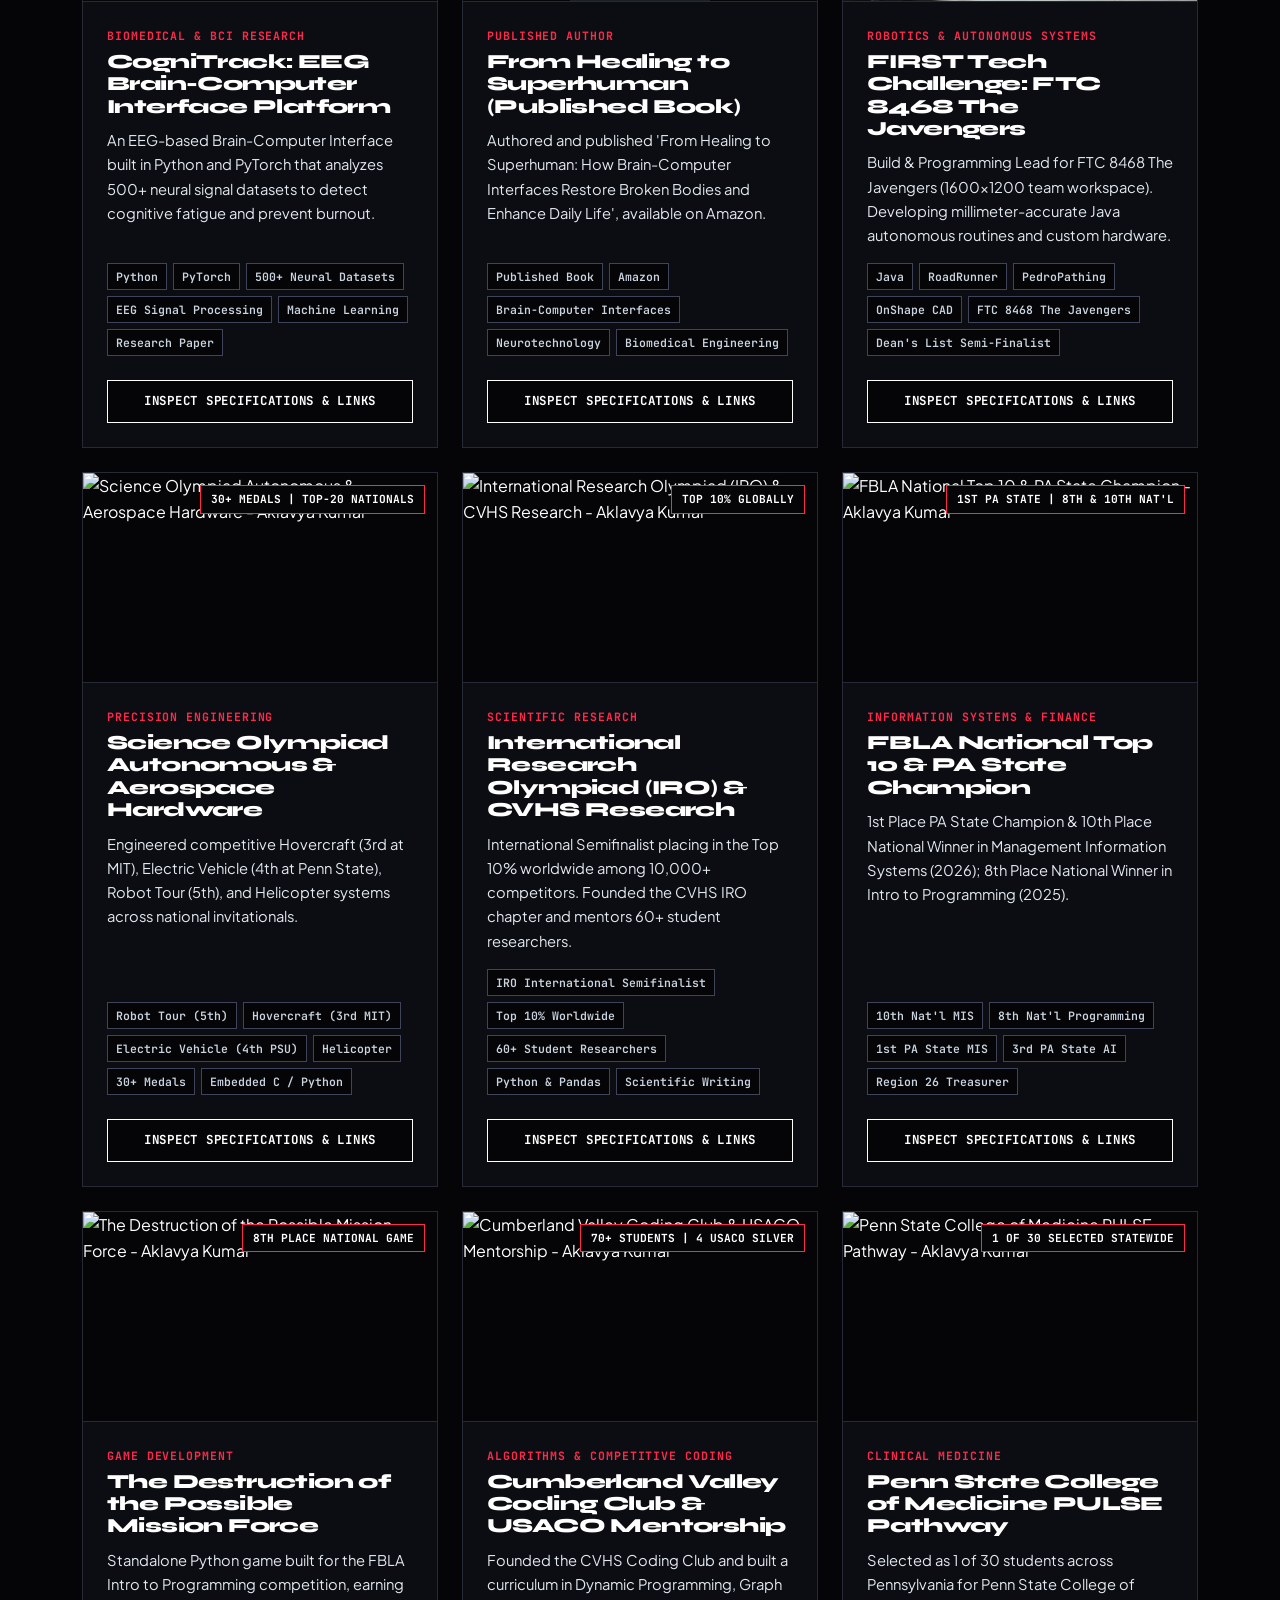
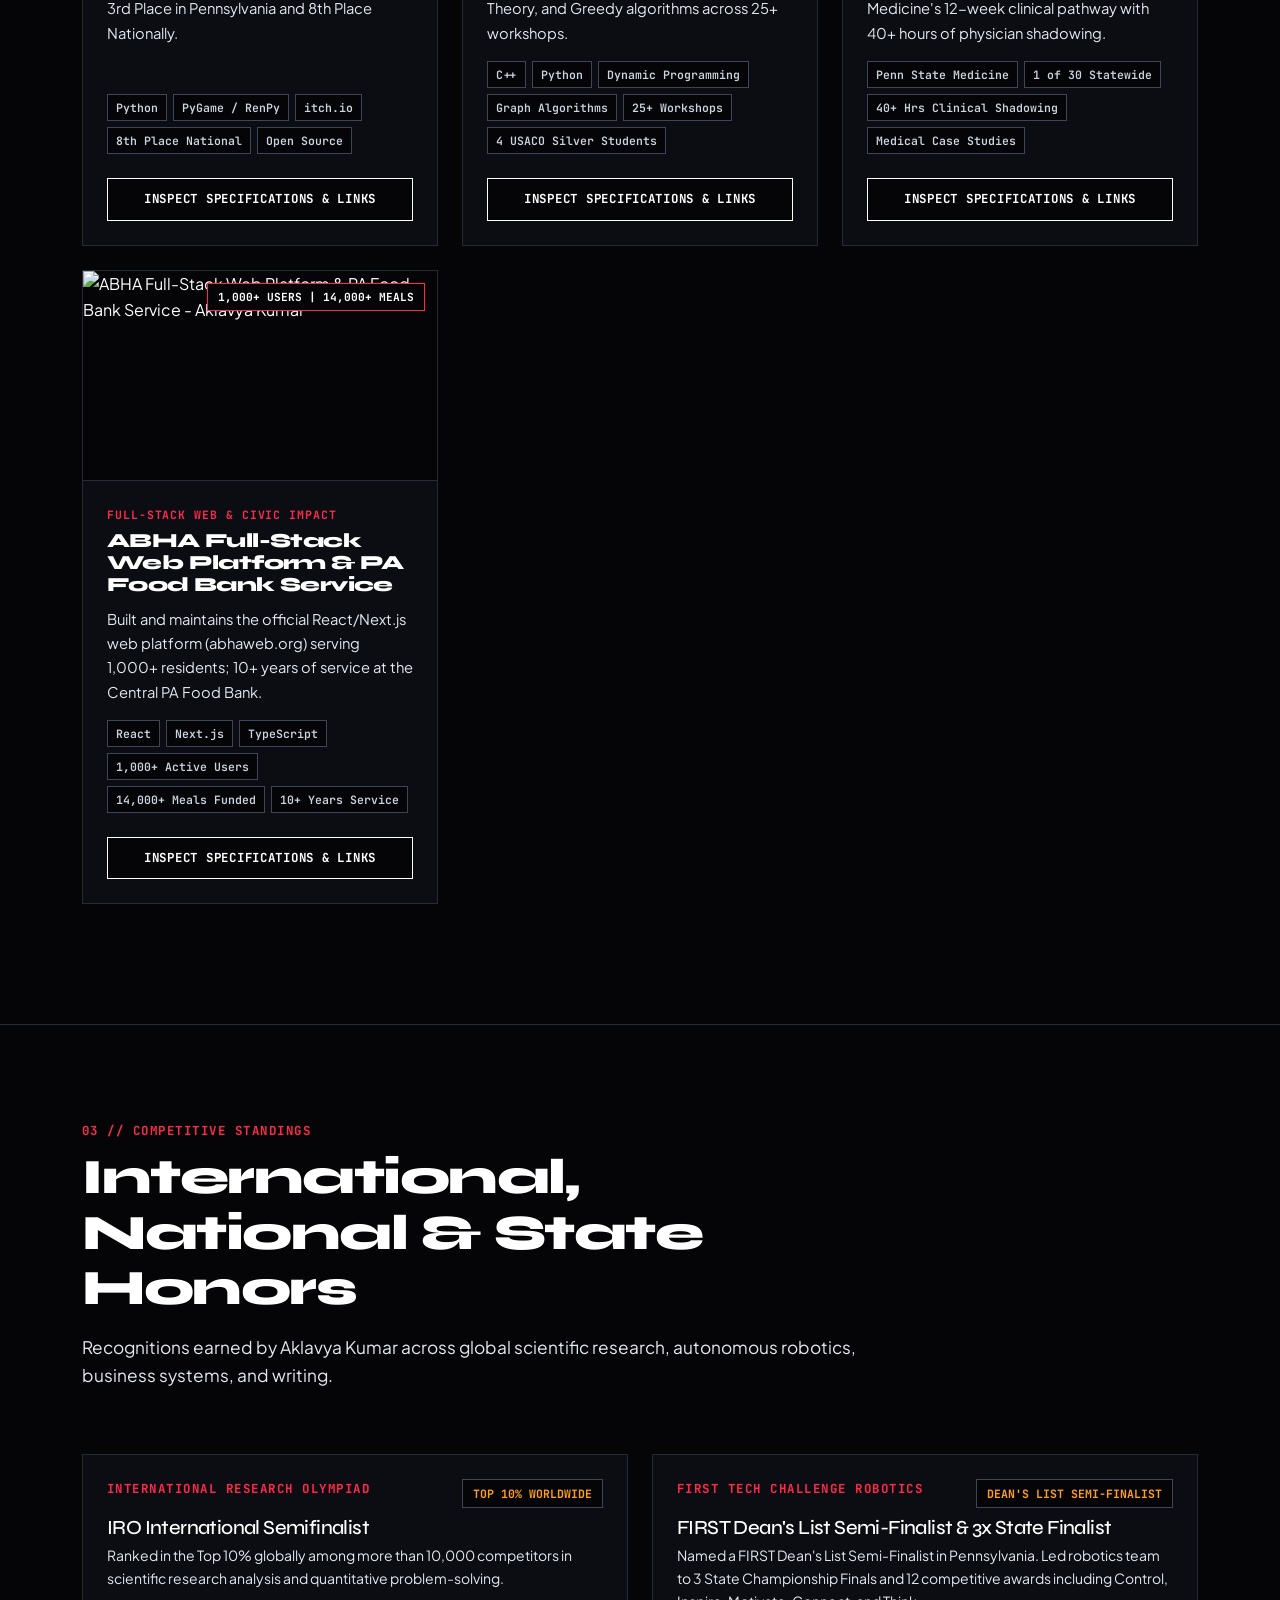
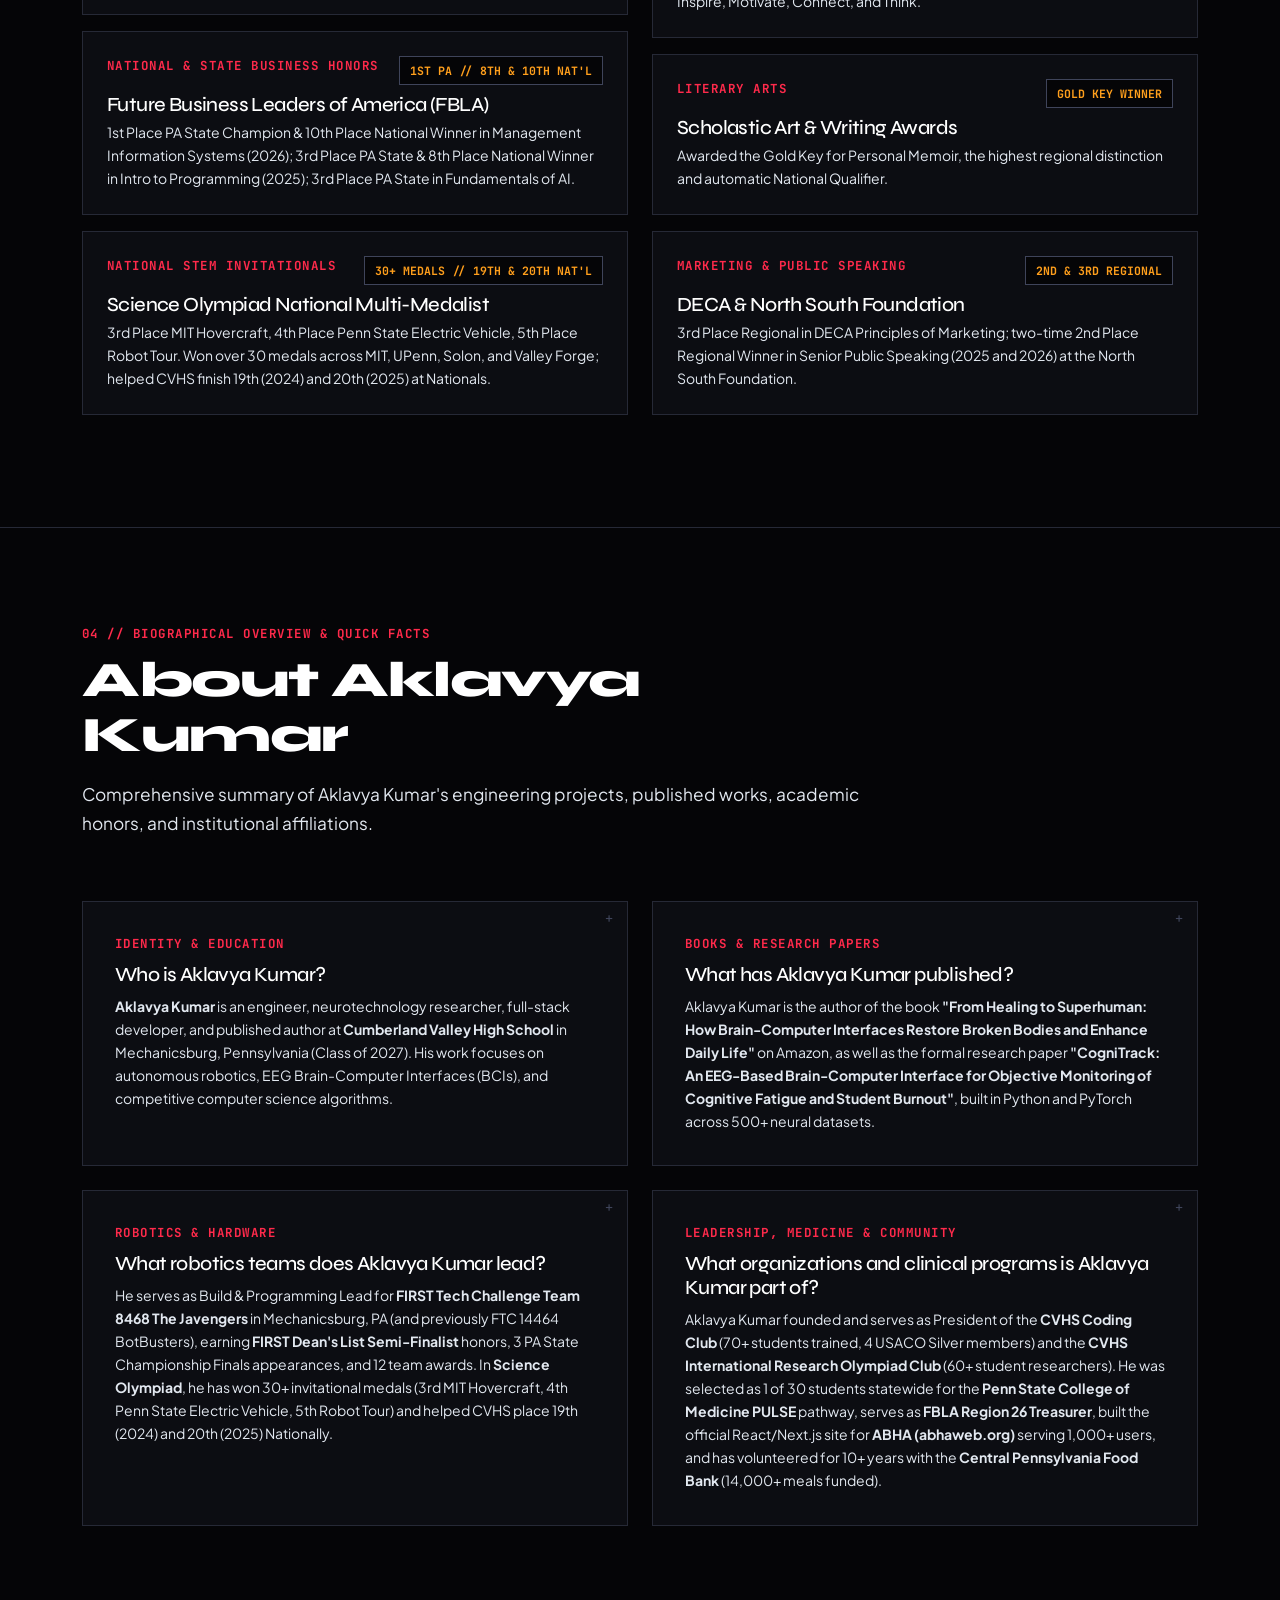
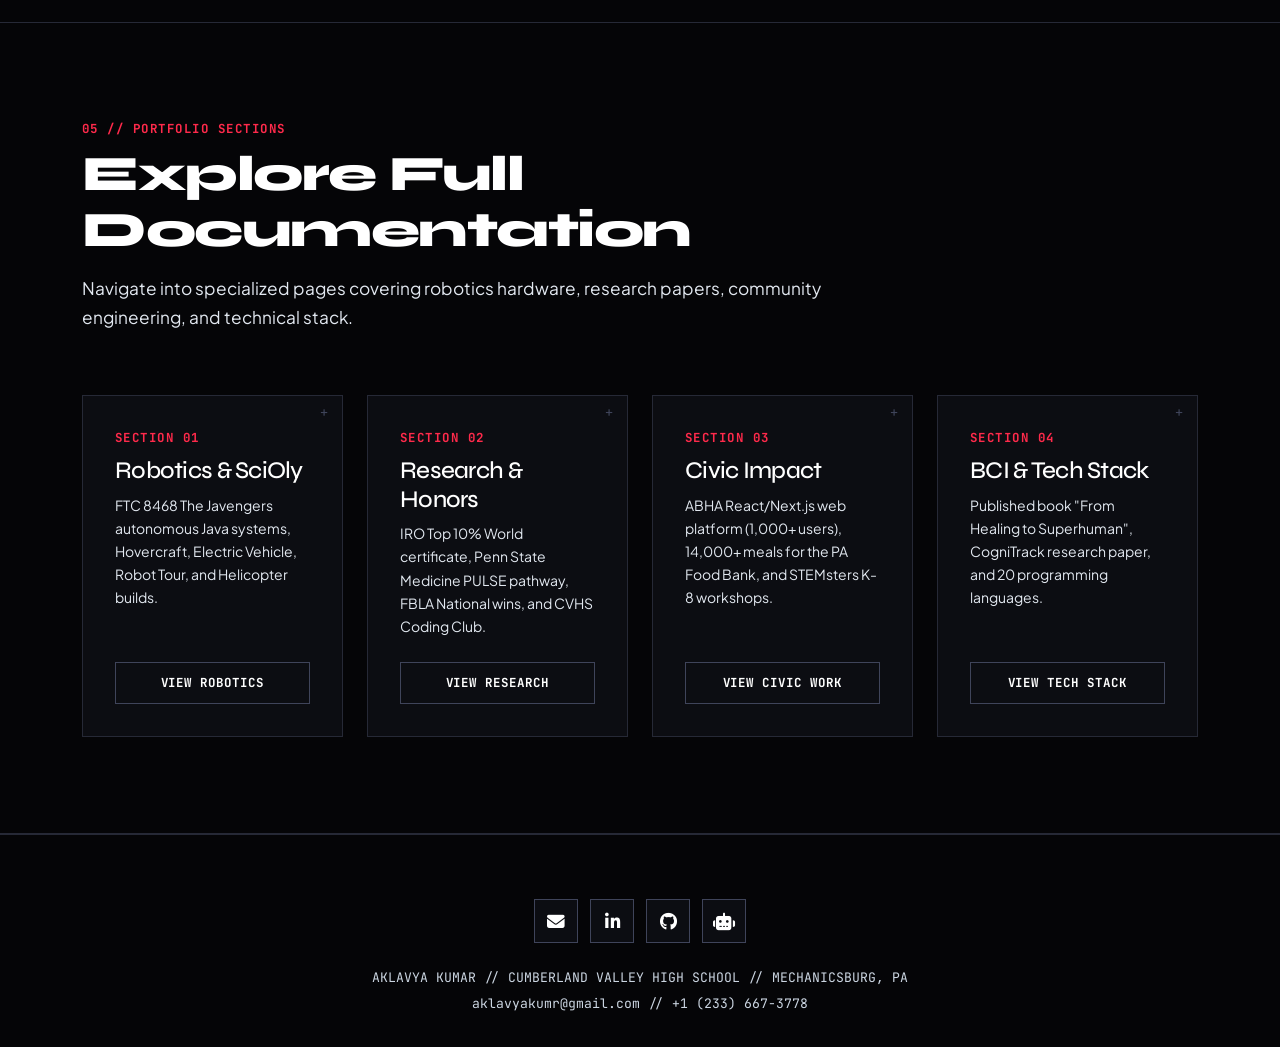
==== commit fdf3640a: "Reframe portrait crop higher and maximize SEO + Google AI Overviews structured data (ProfilePage, FA" ====
--- a/index.html
+++ b/index.html
@@ -3,34 +3,59 @@
 <head>
     <meta charset="UTF-8">
     <meta name="viewport" content="width=device-width, initial-scale=1.0">
-    <title>Aklavya Kumar | Official Portfolio — Robotics, Brain-Computer Interfaces &amp; Author</title>
-    <meta name="description" content="Official portfolio of Aklavya Kumar (Cumberland Valley High School, Mechanicsburg PA). Author of 'From Healing to Superhuman', CogniTrack EEG Brain-Computer Interface researcher, FTC 8468 The Javengers Lead, and International Research Olympiad Semifinalist.">
-    <meta name="keywords" content="Aklavya Kumar, Aklavya Kumar Cumberland Valley, Aklavya Kumar Mechanicsburg PA, Aklavya Kumar Robotics, Aklavya Kumar From Healing to Superhuman, Aklavya Kumar CogniTrack, Aklavya Kumar BCI, FTC 8468 The Javengers, Aklavya Kumar FBLA, Aklavya Kumar Science Olympiad, Aklavya Kumar Penn State PULSE">
+    <title>Aklavya Kumar | Official Portfolio — Cumberland Valley High School, Robotics &amp; BCI Author</title>
+    <meta name="description" content="Aklavya Kumar is a robotics engineer, Brain-Computer Interface researcher, and published author at Cumberland Valley High School in Mechanicsburg, PA. Author of 'From Healing to Superhuman', CogniTrack EEG BCI developer, FTC 8468 The Javengers Lead, FBLA National Top 10 winner, and IRO Semifinalist.">
+    <meta name="keywords" content="Aklavya Kumar, Who is Aklavya Kumar, Aklavya Kumar Cumberland Valley High School, Aklavya Kumar Mechanicsburg PA, Aklavya Kumar Portfolio, Aklavya Kumar Robotics, Aklavya Kumar From Healing to Superhuman, Aklavya Kumar CogniTrack, Aklavya Kumar Brain Computer Interface, FTC 8468 The Javengers, Aklavya Kumar FBLA, Aklavya Kumar Science Olympiad, Aklavya Kumar Penn State PULSE, Aklavya Kumar IRO, Aklavya Kumar LinkedIn, Aklavya Kumar GitHub">
     <meta name="author" content="Aklavya Kumar">
-    <meta name="robots" content="index, follow, max-image-preview:large, max-snippet:-1">
+    <meta name="robots" content="index, follow, max-image-preview:large, max-snippet:-1, max-video-preview:-1">
+    <meta name="googlebot" content="index, follow, max-snippet:-1, max-image-preview:large">
     <link rel="canonical" href="https://aklavyakumar.vercel.app/">
-
-    <!-- Open Graph / Social Discovery -->
+    <link rel="alternate" type="text/markdown" href="https://aklavyakumar.vercel.app/llms.txt" title="LLM Entity Summary">
+
+    <!-- Open Graph / Social & Search Discovery -->
     <meta property="og:type" content="profile">
-    <meta property="og:title" content="Aklavya Kumar | Official Engineering &amp; Research Portfolio">
-    <meta property="og:description" content="Aklavya Kumar — Author of 'From Healing to Superhuman', EEG Brain-Computer Interface Researcher (CogniTrack), FTC 8468 The Javengers Lead, and IRO Semifinalist at Cumberland Valley High School.">
+    <meta property="og:title" content="Aklavya Kumar | Official Engineering, Neurotechnology &amp; Robotics Portfolio">
+    <meta property="og:description" content="Official website of Aklavya Kumar (Cumberland Valley High School, Mechanicsburg PA): Author of 'From Healing to Superhuman', CogniTrack EEG BCI Researcher, FTC 8468 The Javengers Lead, and IRO World Semifinalist.">
     <meta property="og:url" content="https://aklavyakumar.vercel.app/">
-    <meta property="og:site_name" content="Aklavya Kumar Portfolio">
+    <meta property="og:site_name" content="Aklavya Kumar">
     <meta property="og:image" content="https://aklavyakumar.vercel.app/img/aklavya.jpg">
+    <meta property="og:image:alt" content="Aklavya Kumar - Engineer, Researcher and Author at Cumberland Valley High School">
     <meta property="profile:first_name" content="Aklavya">
     <meta property="profile:last_name" content="Kumar">
+    <meta property="profile:username" content="aklavyakumar">
 
     <!-- Twitter Card -->
     <meta name="twitter:card" content="summary_large_image">
     <meta name="twitter:title" content="Aklavya Kumar | Engineering, Neurotechnology &amp; Robotics">
-    <meta name="twitter:description" content="Official portfolio of Aklavya Kumar: Published author of 'From Healing to Superhuman', CogniTrack BCI lead, and FTC 8468 Robotics lead.">
+    <meta name="twitter:description" content="Official portfolio of Aklavya Kumar (Cumberland Valley High School, Mechanicsburg PA): Author of 'From Healing to Superhuman', CogniTrack BCI lead, and FTC 8468 Robotics lead.">
     <meta name="twitter:image" content="https://aklavyakumar.vercel.app/img/aklavya.jpg">
 
-    <!-- Schema.org JSON-LD Structured Data for Google Knowledge Graph -->
+    <!-- Comprehensive Schema.org JSON-LD Graph for Google AI Overviews & Knowledge Panel -->
     <script type="application/ld+json">
     {
       "@context": "https://schema.org",
       "@graph": [
+        {
+          "@type": "WebSite",
+          "@id": "https://aklavyakumar.vercel.app/#website",
+          "url": "https://aklavyakumar.vercel.app/",
+          "name": "Aklavya Kumar Official Portfolio",
+          "alternateName": "Aklavya Kumar",
+          "publisher": {
+            "@id": "https://aklavyakumar.vercel.app/#person"
+          }
+        },
+        {
+          "@type": "ProfilePage",
+          "@id": "https://aklavyakumar.vercel.app/#profilepage",
+          "url": "https://aklavyakumar.vercel.app/",
+          "name": "Aklavya Kumar — Official Engineering, Neurotechnology & Robotics Portfolio",
+          "dateCreated": "2025-06-24",
+          "dateModified": "2026-10-27",
+          "mainEntity": {
+            "@id": "https://aklavyakumar.vercel.app/#person"
+          }
+        },
         {
           "@type": "Person",
           "@id": "https://aklavyakumar.vercel.app/#person",
@@ -38,11 +63,17 @@
           "givenName": "Aklavya",
           "familyName": "Kumar",
           "url": "https://aklavyakumar.vercel.app/",
-          "image": "https://aklavyakumar.vercel.app/img/aklavya.jpg",
+          "image": {
+            "@type": "ImageObject",
+            "url": "https://aklavyakumar.vercel.app/img/aklavya.jpg",
+            "width": 795,
+            "height": 832,
+            "caption": "Aklavya Kumar — Cumberland Valley High School Engineer, Researcher, and Author"
+          },
           "email": "mailto:aklavyakumr@gmail.com",
           "telephone": "+1-233-667-3778",
-          "jobTitle": "Robotics Engineer, Neurotechnology Researcher & Author",
-          "description": "Aklavya Kumar is an engineer, researcher, and published author at Cumberland Valley High School in Mechanicsburg, PA, specializing in autonomous robotics, Brain-Computer Interfaces (BCIs), and algorithms.",
+          "jobTitle": "Robotics Engineer, Brain-Computer Interface Researcher & Published Author",
+          "description": "Aklavya Kumar is a senior at Cumberland Valley High School in Mechanicsburg, Pennsylvania (Class of 2027). He is the author of the book 'From Healing to Superhuman: How Brain-Computer Interfaces Restore Broken Bodies and Enhance Daily Life', lead researcher of the CogniTrack EEG Brain-Computer Interface platform (trained on 500+ neural datasets in Python and PyTorch), Build and Programming Lead for FIRST Tech Challenge Team 8468 The Javengers (FIRST Dean's List Semi-Finalist), an International Research Olympiad (IRO) Semifinalist (Top 10% worldwide), a two-time FBLA National Top-10 winner (8th in Intro to Programming, 10th in Management Information Systems, 1st Place PA State Champion), a Penn State College of Medicine PULSE scholar, and Founder of the CVHS Coding Club and CVHS IRO Club.",
           "address": {
             "@type": "PostalAddress",
             "addressLocality": "Mechanicsburg",
@@ -55,43 +86,117 @@
             "address": {
               "@type": "PostalAddress",
               "addressLocality": "Mechanicsburg",
-              "addressRegion": "PA"
+              "addressRegion": "PA",
+              "addressCountry": "US"
             }
           },
+          "memberOf": [
+            {
+              "@type": "Organization",
+              "name": "FIRST Tech Challenge Team 8468 The Javengers",
+              "url": "http://www.pacar-robotics.org"
+            },
+            {
+              "@type": "Organization",
+              "name": "Cumberland Valley High School Coding Club",
+              "url": "https://fe4rless233.github.io/CVcodingclub/index.html"
+            },
+            {
+              "@type": "Organization",
+              "name": "Association of Bengalis in Harrisburg Area (ABHA)",
+              "url": "https://abhaweb.org/"
+            }
+          ],
+          "award": [
+            "International Research Olympiad (IRO) International Semifinalist (Top 10% Globally among 10,000+ Entrants)",
+            "FBLA 1st Place Pennsylvania State Champion & 10th Place National Winner in Management Information Systems (2026)",
+            "FBLA 3rd Place Pennsylvania State & 8th Place National Winner in Introduction to Programming (2025)",
+            "FBLA 3rd Place Pennsylvania State in Fundamentals of Artificial Intelligence",
+            "FIRST Tech Challenge Dean's List Semi-Finalist (Top 40 in Pennsylvania) & 3x State Finalist (12 Team Awards)",
+            "Science Olympiad National Multi-Medalist: 30+ Invitational Medals (3rd MIT Hovercraft, 4th Penn State Electric Vehicle, 5th Robot Tour) & 19th/20th National Team Finishes",
+            "Scholastic Art & Writing Awards Gold Key Winner for Personal Memoir (National Qualifier)",
+            "Penn State College of Medicine PULSE Program Scholar (1 of 30 Selected Statewide)",
+            "DECA 3rd Place Regional Winner in Principles of Marketing",
+            "North South Foundation 2nd Place Regional Winner in Senior Public Speaking (2025 & 2026)"
+          ],
           "sameAs": [
             "https://www.linkedin.com/in/aklavyakumar",
             "https://github.com/Fe4Rless233",
             "https://medium.com/@aklavyakumr",
-            "https://www.credly.com/badges/4bc863de-348f-409d-92ae-2020ad48edf7/linked_in_profile"
+            "https://www.credly.com/badges/4bc863de-348f-409d-92ae-2020ad48edf7/linked_in_profile",
+            "https://fe4rless233.github.io/CVcodingclub/index.html",
+            "https://abhaweb.org/"
           ],
           "knowsAbout": [
-            "Brain-Computer Interfaces",
+            "Brain-Computer Interfaces (BCI)",
+            "EEG Neural Signal Processing",
             "Autonomous Robotics",
-            "Java",
-            "Python",
-            "PyTorch",
-            "C++",
-            "React",
-            "Next.js",
-            "Machine Learning"
+            "Java (RoadRunner, PedroPathing)",
+            "Python (PyTorch, TensorFlow, NumPy, Pandas)",
+            "C and C++ (Competitive Algorithms, USACO)",
+            "Full-Stack Web Development (React, Next.js, TypeScript, Node.js, PostgreSQL)",
+            "3D CAD Design (OnShape, Autodesk Fusion 360, OpenSCAD)"
           ]
         },
         {
           "@type": "Book",
+          "@id": "https://aklavyakumar.vercel.app/#book",
           "name": "From Healing to Superhuman: How Brain-Computer Interfaces Restore Broken Bodies and Enhance Daily Life",
           "author": {
             "@id": "https://aklavyakumar.vercel.app/#person"
           },
           "image": "https://aklavyakumar.vercel.app/img/from_healing_to_superhuman.jpg",
-          "description": "How Brain-Computer Interfaces Restore Broken Bodies and Enhance Daily Life, written by Aklavya Kumar."
+          "url": "https://www.amazon.com/s?k=From+Healing+to+Superhuman+Aklavya+Kumar",
+          "description": "Written by Aklavya Kumar, this book examines the engineering, clinical rehabilitation applications, cognitive enhancement capabilities, and ethical questions surrounding Brain-Computer Interfaces (BCIs)."
         },
         {
           "@type": "ScholarlyArticle",
+          "@id": "https://aklavyakumar.vercel.app/#cognitrack-paper",
           "headline": "CogniTrack: An EEG-Based Brain-Computer Interface for Objective Monitoring of Cognitive Fatigue and Student Burnout",
           "author": {
             "@id": "https://aklavyakumar.vercel.app/#person"
           },
-          "url": "https://docs.google.com/document/d/1GCnS6kl_VVaN-jITx9sfBQzqym1Ut4TVTBo4DzyOyy4/edit?usp=sharing"
+          "url": "https://docs.google.com/document/d/1GCnS6kl_VVaN-jITx9sfBQzqym1Ut4TVTBo4DzyOyy4/edit?usp=sharing",
+          "sameAs": "https://medium.com/@aklavyakumr/cognitrack-a-brain-computer-interface-for-objective-monitoring-of-cognitive-fatigue-and-student-2f5b4cb5b3b6?sharedUserId=aklavyakumr",
+          "description": "Formal computational biomedical research paper by Aklavya Kumar detailing an EEG signal processing and PyTorch deep learning platform trained on 500+ neural datasets to detect cognitive fatigue."
+        },
+        {
+          "@type": "FAQPage",
+          "@id": "https://aklavyakumar.vercel.app/#faq",
+          "mainEntity": [
+            {
+              "@type": "Question",
+              "name": "Who is Aklavya Kumar?",
+              "acceptedAnswer": {
+                "@type": "Answer",
+                "text": "Aklavya Kumar is a robotics engineer, Brain-Computer Interface (BCI) researcher, full-stack developer, and published author at Cumberland Valley High School in Mechanicsburg, Pennsylvania (Class of 2027). He is the author of the book 'From Healing to Superhuman', creator of the CogniTrack EEG BCI system, Build & Programming Lead for FTC Team 8468 The Javengers, an International Research Olympiad (IRO) Semifinalist (Top 10% worldwide), and a two-time FBLA National Top-10 winner."
+              }
+            },
+            {
+              "@type": "Question",
+              "name": "What book and research papers has Aklavya Kumar published?",
+              "acceptedAnswer": {
+                "@type": "Answer",
+                "text": "Aklavya Kumar authored and published the book 'From Healing to Superhuman: How Brain-Computer Interfaces Restore Broken Bodies and Enhance Daily Life' on Amazon. He also authored the formal research paper 'CogniTrack: An EEG-Based Brain-Computer Interface for Objective Monitoring of Cognitive Fatigue and Student Burnout', in which he trained deep learning models in Python and PyTorch across 500+ neural signal datasets."
+              }
+            },
+            {
+              "@type": "Question",
+              "name": "What robotics and engineering teams does Aklavya Kumar lead?",
+              "acceptedAnswer": {
+                "@type": "Answer",
+                "text": "Aklavya Kumar serves as Build & Programming Lead for FIRST Tech Challenge (FTC) Team 8468 The Javengers in Mechanicsburg, PA (and previously competed with FTC 14464 BotBusters), where he was named a FIRST Dean's List Semi-Finalist and led the team to 3 PA State Championship Finals and 12 competitive awards. In Science Olympiad at Cumberland Valley High School, he is a varsity robotics developer who has won 30+ invitational medals (including 3rd at MIT in Hovercraft, 4th at Penn State in Electric Vehicle, and 5th in Robot Tour) and helped the team place 19th (2024) and 20th (2025) at Nationals."
+              }
+            },
+            {
+              "@type": "Question",
+              "name": "What clubs, internships, and community initiatives has Aklavya Kumar founded or led?",
+              "acceptedAnswer": {
+                "@type": "Answer",
+                "text": "At Cumberland Valley High School, Aklavya Kumar founded and serves as President of both the CVHS Coding Club (training 70+ students across 25+ workshops in C++ and Python, with 4 members reaching USACO Silver) and the CVHS International Research Olympiad (IRO) Club (mentoring 60+ student researchers). He was selected as 1 of 30 students statewide for the Penn State College of Medicine PULSE clinical pathway (40+ shadowing hours), serves as FBLA Region 26 Regional Treasurer, engineered the official React/Next.js web platform for the Association of Bengalis in Harrisburg Area (abhaweb.org, serving 1,000+ users), and has volunteered for 10+ years with the Central Pennsylvania Food Bank (funding 14,000+ meals)."
+              }
+            }
+          ]
         }
       ]
     }
@@ -185,7 +290,7 @@
                 <!-- Portrait Frame: First on mobile (order-1), second on desktop (order-lg-2) -->
                 <div class="col-lg-5 text-center order-1 order-lg-2">
                     <div class="profile-frame">
-                        <img src="img/aklavya.jpg" alt="Aklavya Kumar - Engineer, Researcher & Author at Cumberland Valley High School" width="795" height="1072" class="profile-img-main">
+                        <img src="img/aklavya.jpg" alt="Aklavya Kumar - Engineer, Researcher & Author at Cumberland Valley High School" width="795" height="832" class="profile-img-main">
                         <div class="profile-caption">AKLAVYA KUMAR // MECHANICSBURG, PA</div>
                     </div>
                 </div>
@@ -199,7 +304,7 @@
                         &gt; <span id="typewriter-text"></span>
                     </div>
                     <p class="hero-bio">
-                        I am <strong>Aklavya Kumar</strong>, an engineer, researcher, and author at Cumberland Valley High School in Mechanicsburg, Pennsylvania. I build millimeter-accurate Java autonomous navigation systems for <strong>FIRST Tech Challenge (FTC 8468 The Javengers)</strong>, develop EEG-based <strong>Brain-Computer Interfaces</strong> in Python and PyTorch across 500+ neural datasets, and wrote the book <strong>"From Healing to Superhuman"</strong>.
+                        <strong>Aklavya Kumar</strong> is an engineer, neurotechnology researcher, and published author at <strong>Cumberland Valley High School</strong> in Mechanicsburg, Pennsylvania (Class of 2027). He builds millimeter-accurate Java autonomous navigation systems for <strong>FIRST Tech Challenge Team 8468 The Javengers</strong>, develops EEG-based <strong>Brain-Computer Interfaces (CogniTrack)</strong> in Python and PyTorch across 500+ neural datasets, and authored the book <strong>"From Healing to Superhuman"</strong>.
                     </p>
                     
                     <div class="d-flex flex-wrap align-items-center gap-3 mb-4 mono-meta justify-content-center justify-content-lg-start">
@@ -258,7 +363,7 @@
         <div class="container">
             <div class="section-header">
                 <span class="mono-label">01 // PUBLISHED LITERATURE &amp; NEUROTECHNOLOGY RESEARCH</span>
-                <h2 class="section-title">Book &amp; Formal Research Paper</h2>
+                <h2 class="section-title">Book &amp; Formal Research Paper by Aklavya Kumar</h2>
                 <p class="section-desc">
                     Investigating how Brain-Computer Interfaces and deep learning models decode neural signals to restore human function and prevent cognitive fatigue.
                 </p>
@@ -320,7 +425,7 @@
         <div class="container">
             <div class="section-header">
                 <span class="mono-label">02 // TECHNICAL REPOSITORY</span>
-                <h2 class="section-title">Engineering Projects &amp; Systems</h2>
+                <h2 class="section-title">Aklavya Kumar's Engineering Projects &amp; Systems</h2>
                 <p class="section-desc">
                     Filter by domain or search specific technologies (PyTorch, RoadRunner, PedroPathing, Next.js, Hovercraft, USACO).
                 </p>
@@ -355,7 +460,7 @@
                 <span class="mono-label">03 // COMPETITIVE STANDINGS</span>
                 <h2 class="section-title">International, National &amp; State Honors</h2>
                 <p class="section-desc">
-                    Recognitions earned across global scientific research, autonomous robotics, business systems, and writing.
+                    Recognitions earned by Aklavya Kumar across global scientific research, autonomous robotics, business systems, and writing.
                 </p>
             </div>
 
@@ -421,11 +526,66 @@
         </div>
     </section>
 
+    <!-- Structured Entity Profile & FAQ Section (Directly Feeds Google AI Overviews & Search Snippets) -->
+    <section id="entity-summary" class="section-padding">
+        <div class="container">
+            <div class="section-header">
+                <span class="mono-label">04 // BIOGRAPHICAL OVERVIEW &amp; QUICK FACTS</span>
+                <h2 class="section-title">About Aklavya Kumar</h2>
+                <p class="section-desc">
+                    Comprehensive summary of Aklavya Kumar's engineering projects, published works, academic honors, and institutional affiliations.
+                </p>
+            </div>
+
+            <div class="row g-4">
+                <div class="col-md-6">
+                    <div class="arch-panel h-100">
+                        <span class="mono-label">IDENTITY &amp; EDUCATION</span>
+                        <h3 class="h5 text-white mb-2">Who is Aklavya Kumar?</h3>
+                        <p class="small mb-0">
+                            <strong>Aklavya Kumar</strong> is an engineer, neurotechnology researcher, full-stack developer, and published author at <strong>Cumberland Valley High School</strong> in Mechanicsburg, Pennsylvania (Class of 2027). His work focuses on autonomous robotics, EEG Brain-Computer Interfaces (BCIs), and competitive computer science algorithms.
+                        </p>
+                    </div>
+                </div>
+
+                <div class="col-md-6">
+                    <div class="arch-panel h-100">
+                        <span class="mono-label">BOOKS &amp; RESEARCH PAPERS</span>
+                        <h3 class="h5 text-white mb-2">What has Aklavya Kumar published?</h3>
+                        <p class="small mb-0">
+                            Aklavya Kumar is the author of the book <strong>"From Healing to Superhuman: How Brain-Computer Interfaces Restore Broken Bodies and Enhance Daily Life"</strong> on Amazon, as well as the formal research paper <strong>"CogniTrack: An EEG-Based Brain-Computer Interface for Objective Monitoring of Cognitive Fatigue and Student Burnout"</strong>, built in Python and PyTorch across 500+ neural datasets.
+                        </p>
+                    </div>
+                </div>
+
+                <div class="col-md-6">
+                    <div class="arch-panel h-100">
+                        <span class="mono-label">ROBOTICS &amp; HARDWARE</span>
+                        <h3 class="h5 text-white mb-2">What robotics teams does Aklavya Kumar lead?</h3>
+                        <p class="small mb-0">
+                            He serves as Build &amp; Programming Lead for <strong>FIRST Tech Challenge Team 8468 The Javengers</strong> in Mechanicsburg, PA (and previously FTC 14464 BotBusters), earning <strong>FIRST Dean's List Semi-Finalist</strong> honors, 3 PA State Championship Finals appearances, and 12 team awards. In <strong>Science Olympiad</strong>, he has won 30+ invitational medals (3rd MIT Hovercraft, 4th Penn State Electric Vehicle, 5th Robot Tour) and helped CVHS place 19th (2024) and 20th (2025) Nationally.
+                        </p>
+                    </div>
+                </div>
+
+                <div class="col-md-6">
+                    <div class="arch-panel h-100">
+                        <span class="mono-label">LEADERSHIP, MEDICINE &amp; COMMUNITY</span>
+                        <h3 class="h5 text-white mb-2">What organizations and clinical programs is Aklavya Kumar part of?</h3>
+                        <p class="small mb-0">
+                            Aklavya Kumar founded and serves as President of the <strong>CVHS Coding Club</strong> (70+ students trained, 4 USACO Silver members) and the <strong>CVHS International Research Olympiad Club</strong> (60+ student researchers). He was selected as 1 of 30 students statewide for the <strong>Penn State College of Medicine PULSE</strong> pathway, serves as <strong>FBLA Region 26 Treasurer</strong>, built the official React/Next.js site for <strong>ABHA (abhaweb.org)</strong> serving 1,000+ users, and has volunteered for 10+ years with the <strong>Central Pennsylvania Food Bank</strong> (14,000+ meals funded).
+                        </p>
+                    </div>
+                </div>
+            </div>
+        </div>
+    </section>
+
     <!-- Multi-Page Directory Grid -->
     <section class="section-padding">
         <div class="container">
             <div class="section-header">
-                <span class="mono-label">04 // PORTFOLIO SECTIONS</span>
+                <span class="mono-label">05 // PORTFOLIO SECTIONS</span>
                 <h2 class="section-title">Explore Full Documentation</h2>
                 <p class="section-desc">Navigate into specialized pages covering robotics hardware, research papers, community engineering, and technical stack.</p>
             </div>
--- a/style.css
+++ b/style.css
@@ -421,11 +421,11 @@
     line-height: 1.7;
 }
 
-/* Architectural Portrait Frame (Calibrated for 795x1072 Top-Half Portrait) */
+/* Architectural Portrait Frame (Calibrated for 795x832 Headshot Portrait) */
 .profile-frame {
     position: relative;
-    width: 310px;
-    height: 390px;
+    width: 320px;
+    height: 340px;
     max-width: 85vw;
     margin: 0 auto;
     border: 2px solid var(--text-pure);
@@ -438,7 +438,7 @@
     width: 100%;
     height: 100%;
     object-fit: cover;
-    object-position: center top;
+    object-position: center 15%;
     display: block;
     filter: contrast(1.04);
 }
@@ -447,7 +447,7 @@
     font-family: var(--font-mono);
     font-size: 0.72rem;
     text-transform: uppercase;
-    letter-spacing: 0.1em;
+    letter-spacing: 0.08em;
     background-color: var(--bg-obsidian);
     color: var(--text-pure);
     border: 1px solid var(--border-strong);
@@ -455,6 +455,7 @@
     position: absolute;
     bottom: -14px;
     left: 16px;
+    white-space: nowrap;
 }
 
 /* --- Telemetry Ledger Bar (Replaces Generic Stat Boxes) --- */
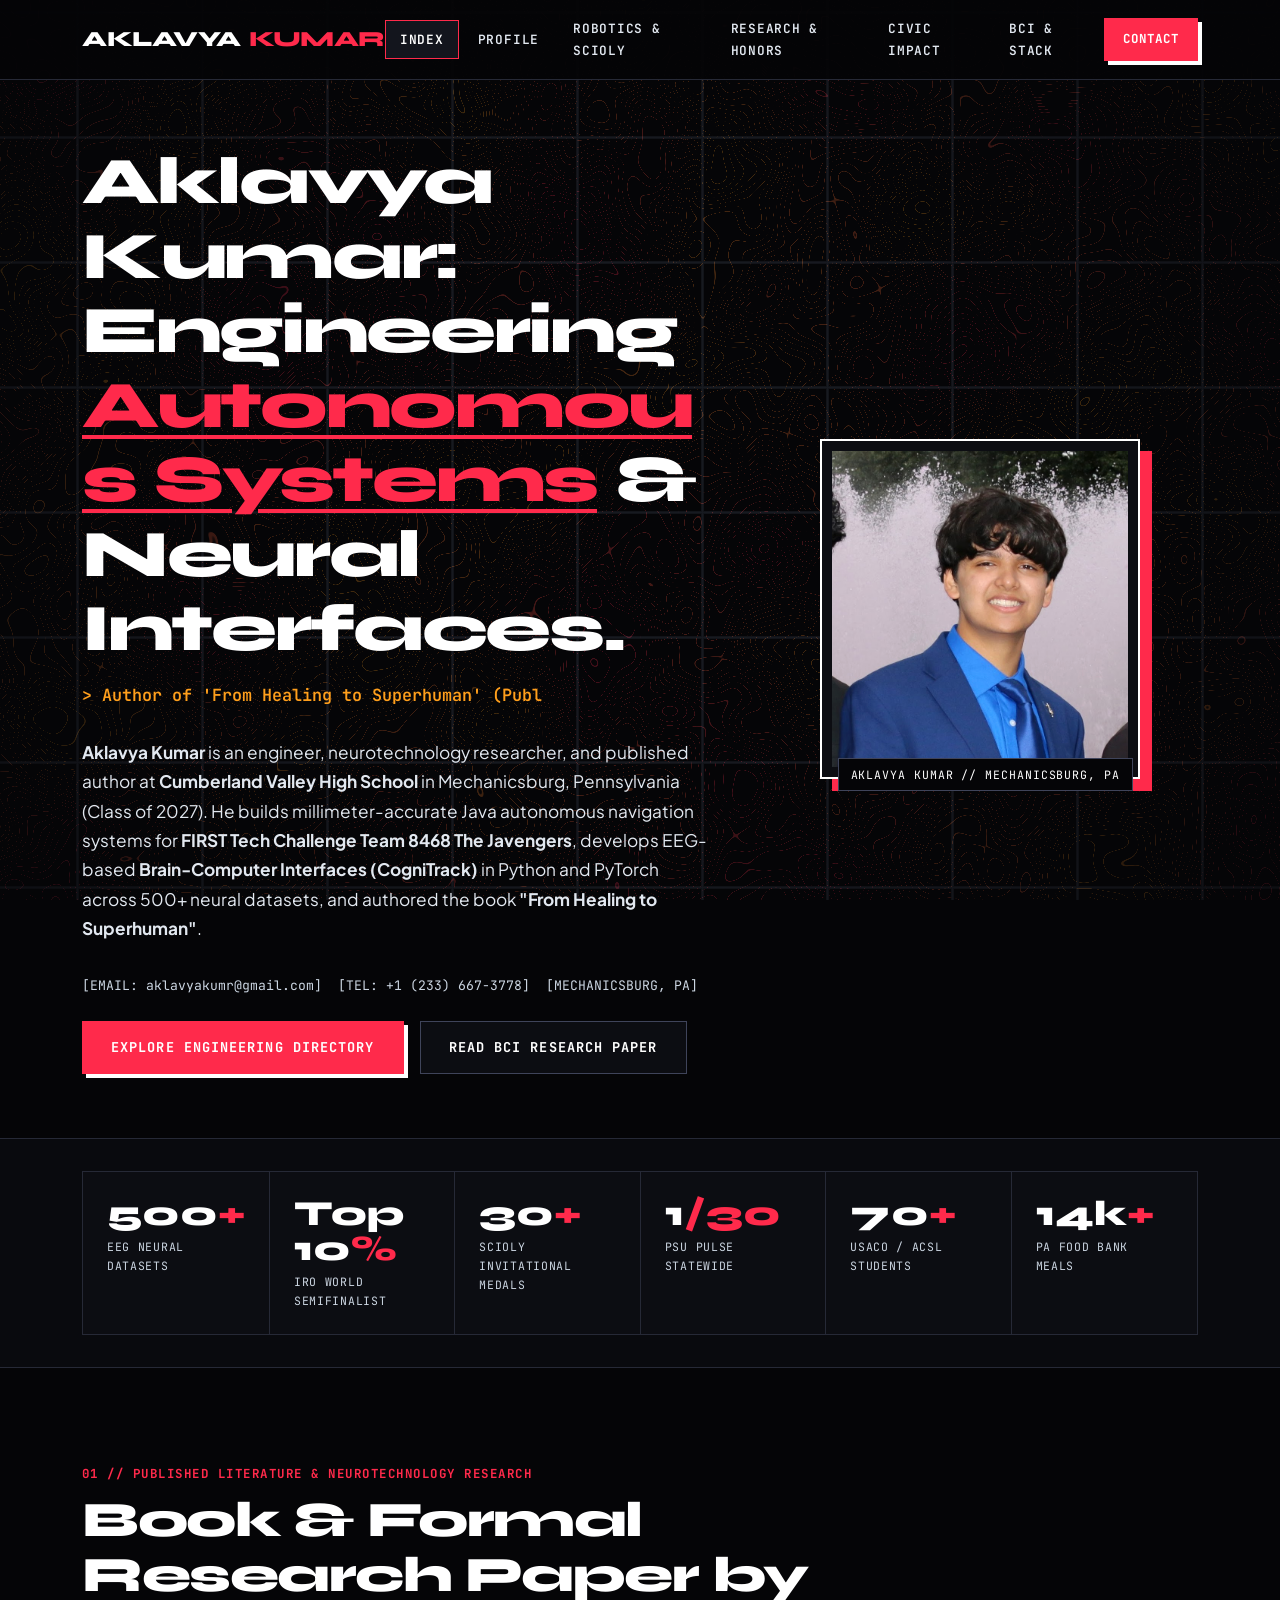
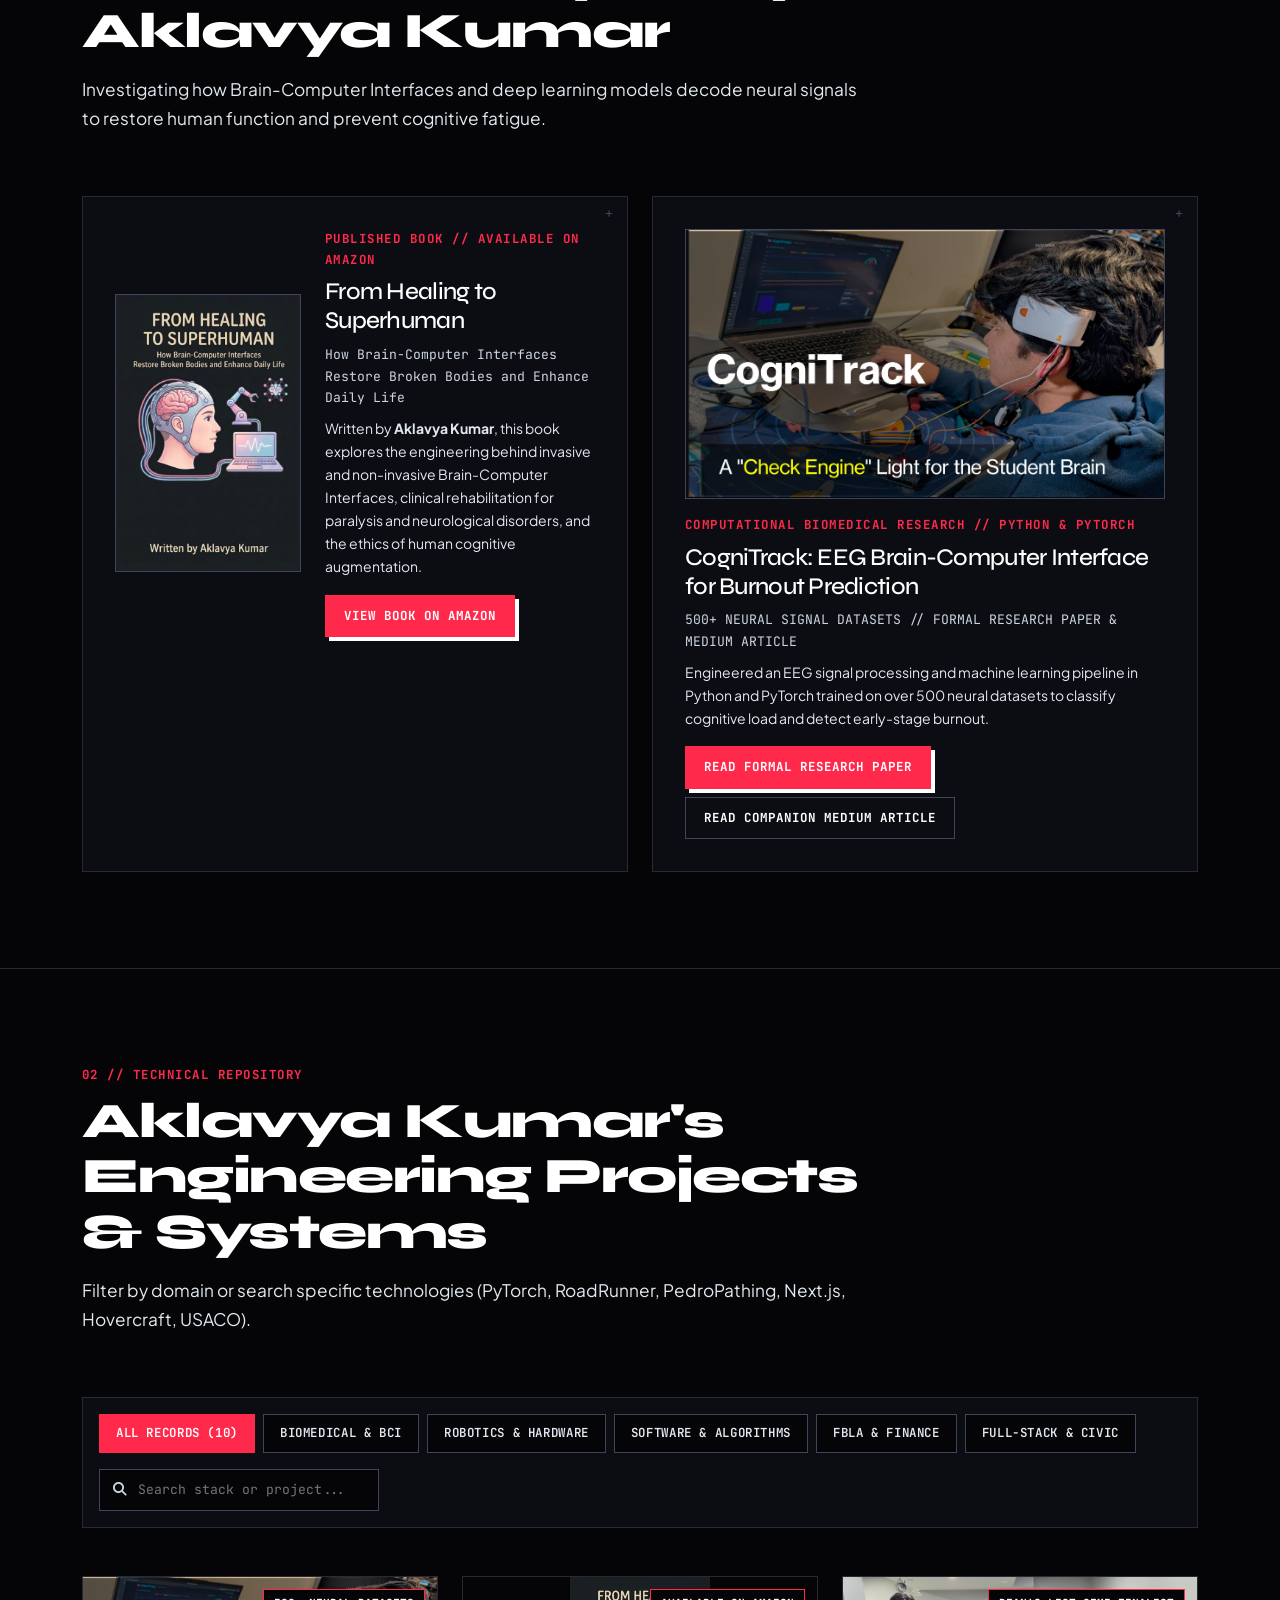
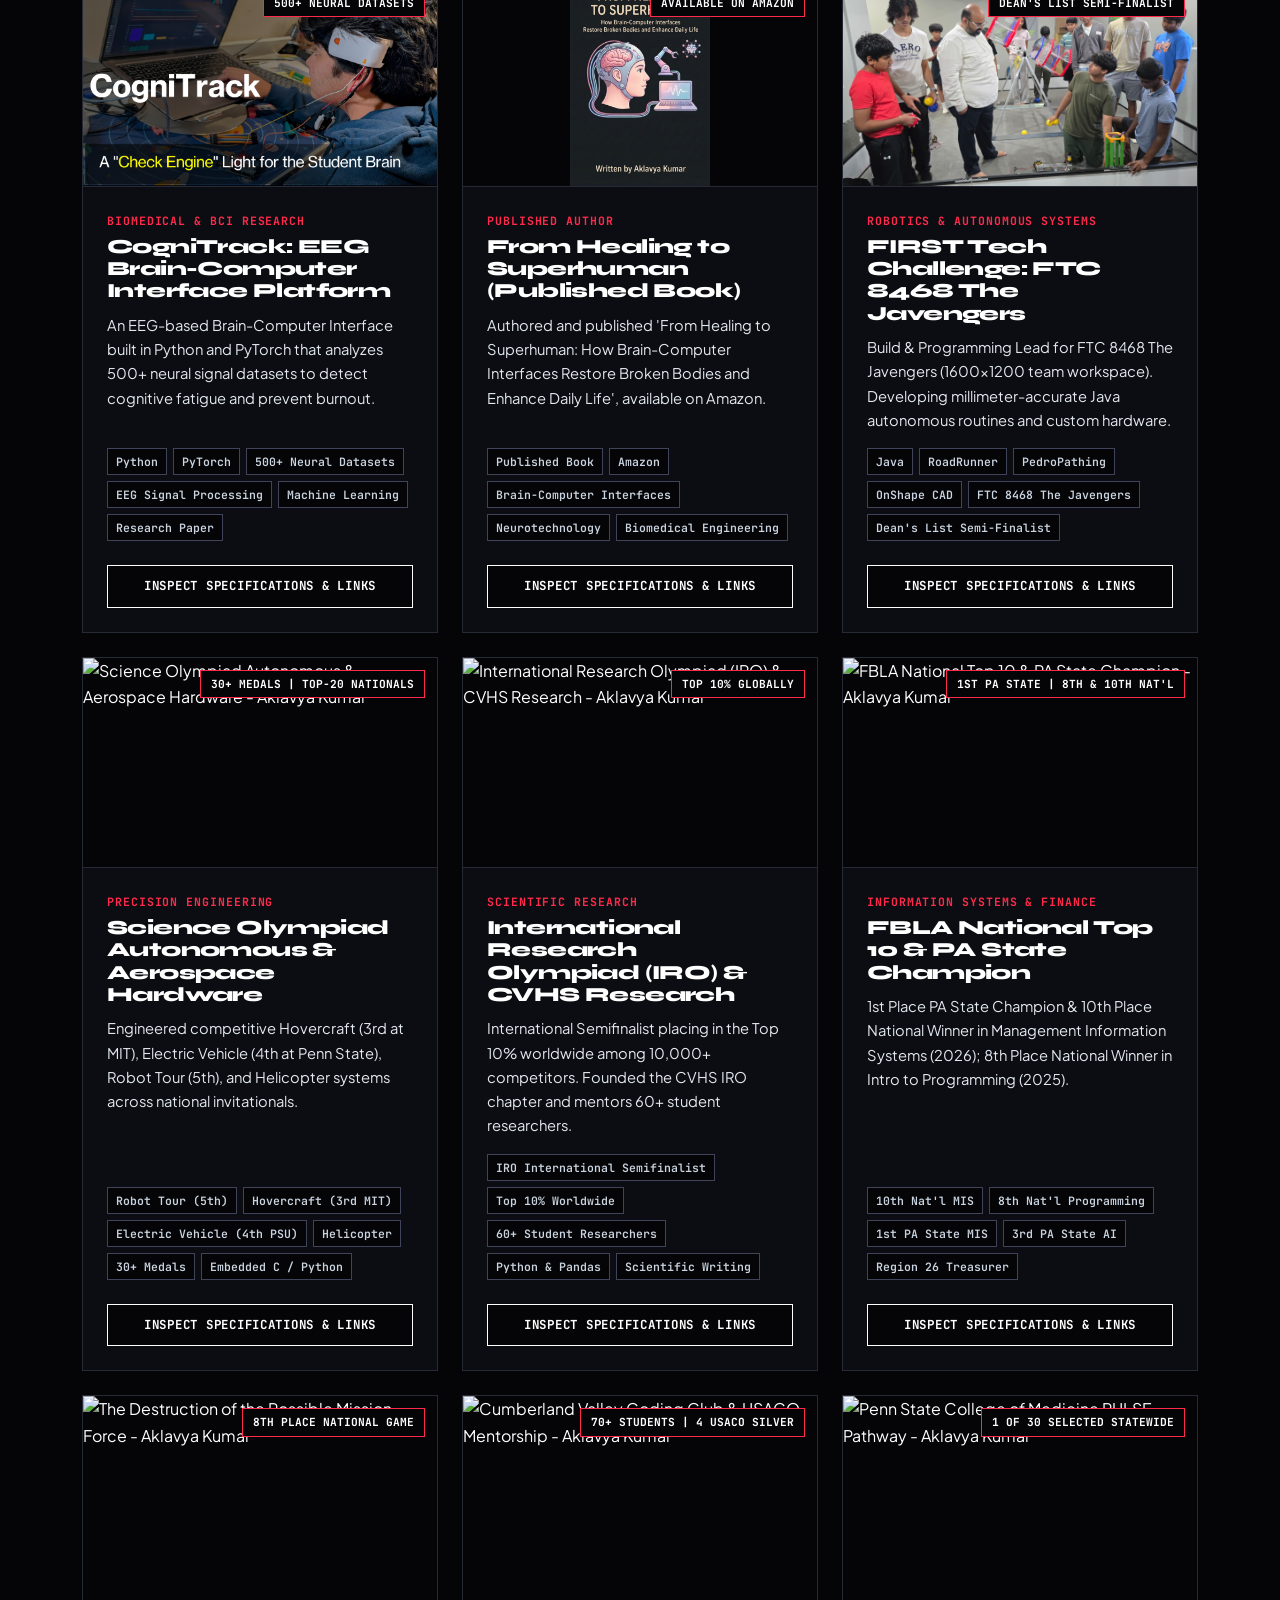
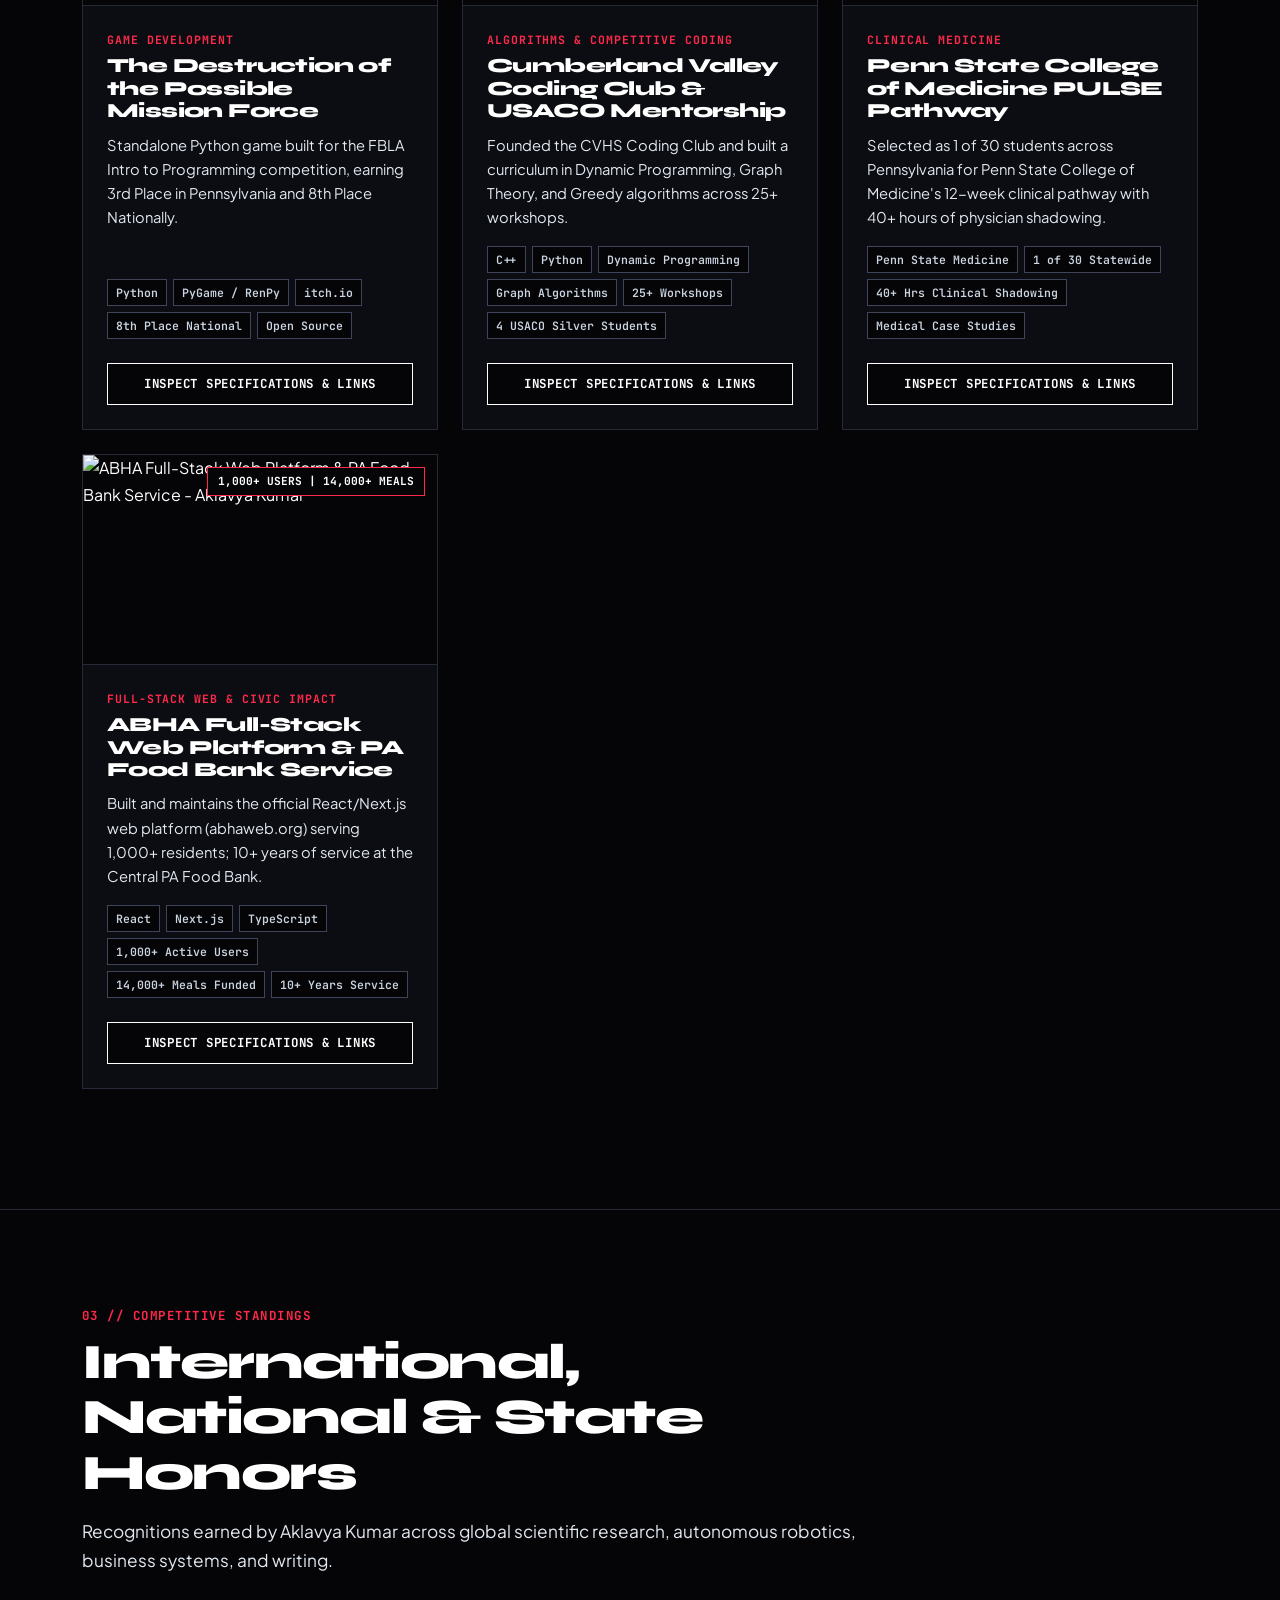
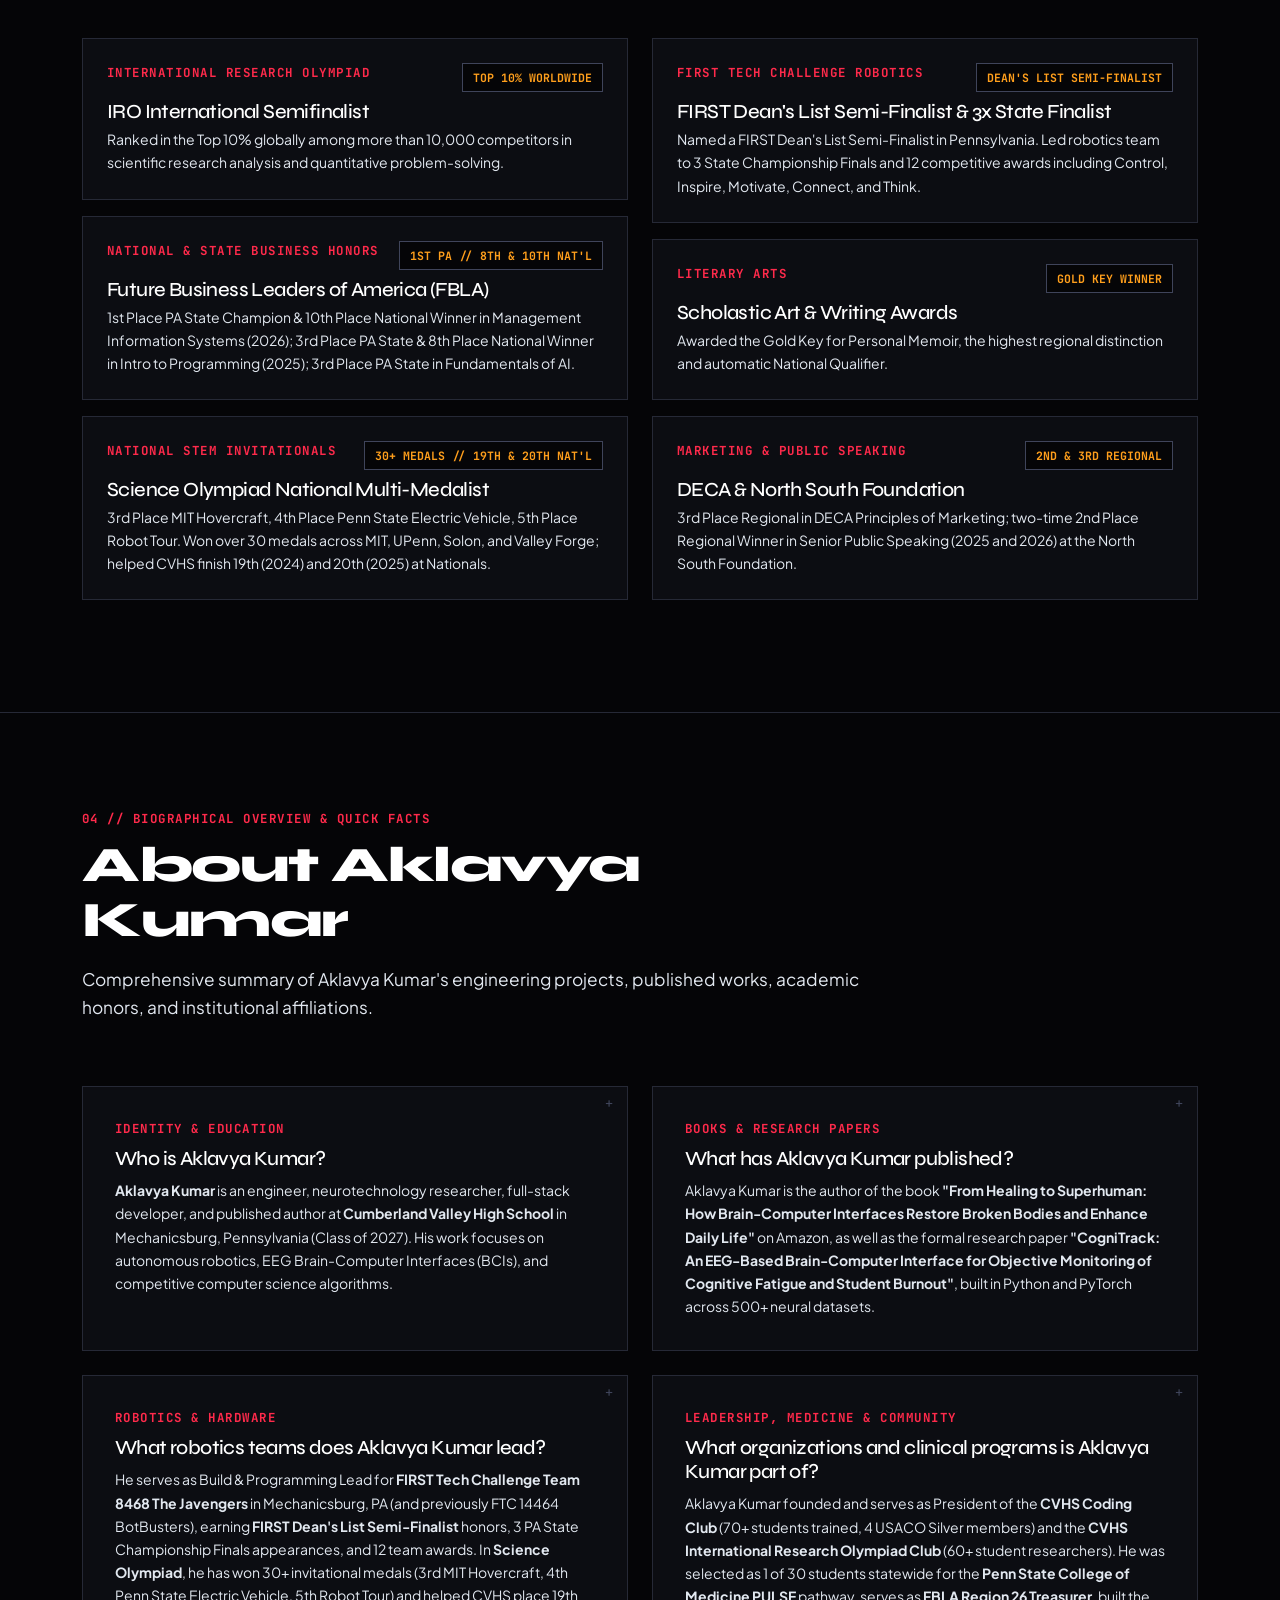
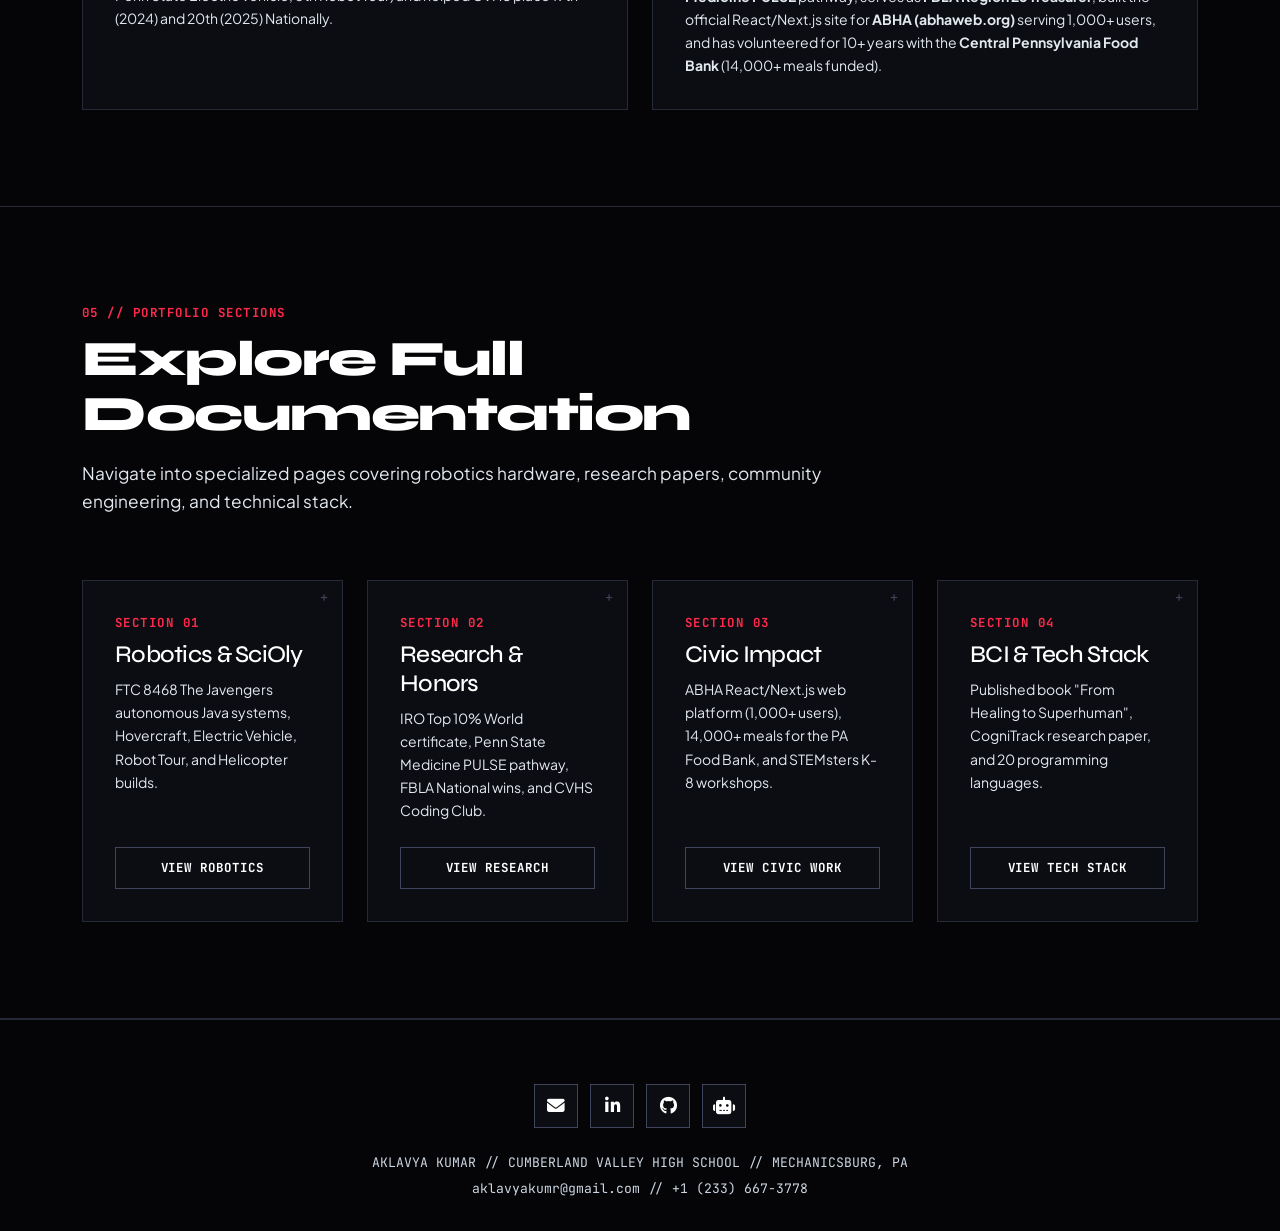
==== commit e3b22bde: "Add cognitrack.png banner across CogniTrack cards and structured data" ====
--- a/index.html
+++ b/index.html
@@ -156,6 +156,7 @@
           "author": {
             "@id": "https://aklavyakumar.vercel.app/#person"
           },
+          "image": "https://aklavyakumar.vercel.app/img/cognitrack.png",
           "url": "https://docs.google.com/document/d/1GCnS6kl_VVaN-jITx9sfBQzqym1Ut4TVTBo4DzyOyy4/edit?usp=sharing",
           "sameAs": "https://medium.com/@aklavyakumr/cognitrack-a-brain-computer-interface-for-objective-monitoring-of-cognitive-fatigue-and-student-2f5b4cb5b3b6?sharedUserId=aklavyakumr",
           "description": "Formal computational biomedical research paper by Aklavya Kumar detailing an EEG signal processing and PyTorch deep learning platform trained on 500+ neural datasets to detect cognitive fatigue."
@@ -396,14 +397,12 @@
                 <div class="col-lg-6">
                     <div class="arch-panel h-100 d-flex flex-column justify-content-between">
                         <div>
+                            <img src="img/cognitrack.png" alt="CogniTrack EEG Brain-Computer Interface by Aklavya Kumar" width="4485" height="2486" class="img-fluid w-100 mb-3" style="aspect-ratio: 16/9; object-fit: cover; border: 1px solid var(--border-strong);">
                             <span class="mono-label">COMPUTATIONAL BIOMEDICAL RESEARCH // PYTHON &amp; PYTORCH</span>
                             <h3 class="h4 text-white mb-2">CogniTrack: EEG Brain-Computer Interface for Burnout Prediction</h3>
-                            <p class="mono-meta mb-3">500+ NEURAL SIGNAL DATASETS // FORMAL RESEARCH PAPER &amp; MEDIUM ARTICLE</p>
+                            <p class="mono-meta mb-2">500+ NEURAL SIGNAL DATASETS // FORMAL RESEARCH PAPER &amp; MEDIUM ARTICLE</p>
                             <p class="small mb-3">
                                 Engineered an EEG signal processing and machine learning pipeline in Python and PyTorch trained on over 500 neural datasets to classify cognitive load and detect early-stage burnout.
-                            </p>
-                            <p class="small mb-4">
-                                Read the full formal research paper for the mathematical signal processing methodology and model evaluation, or read the companion feature article on Medium.
                             </p>
                         </div>
                         <div class="d-flex flex-wrap gap-2">
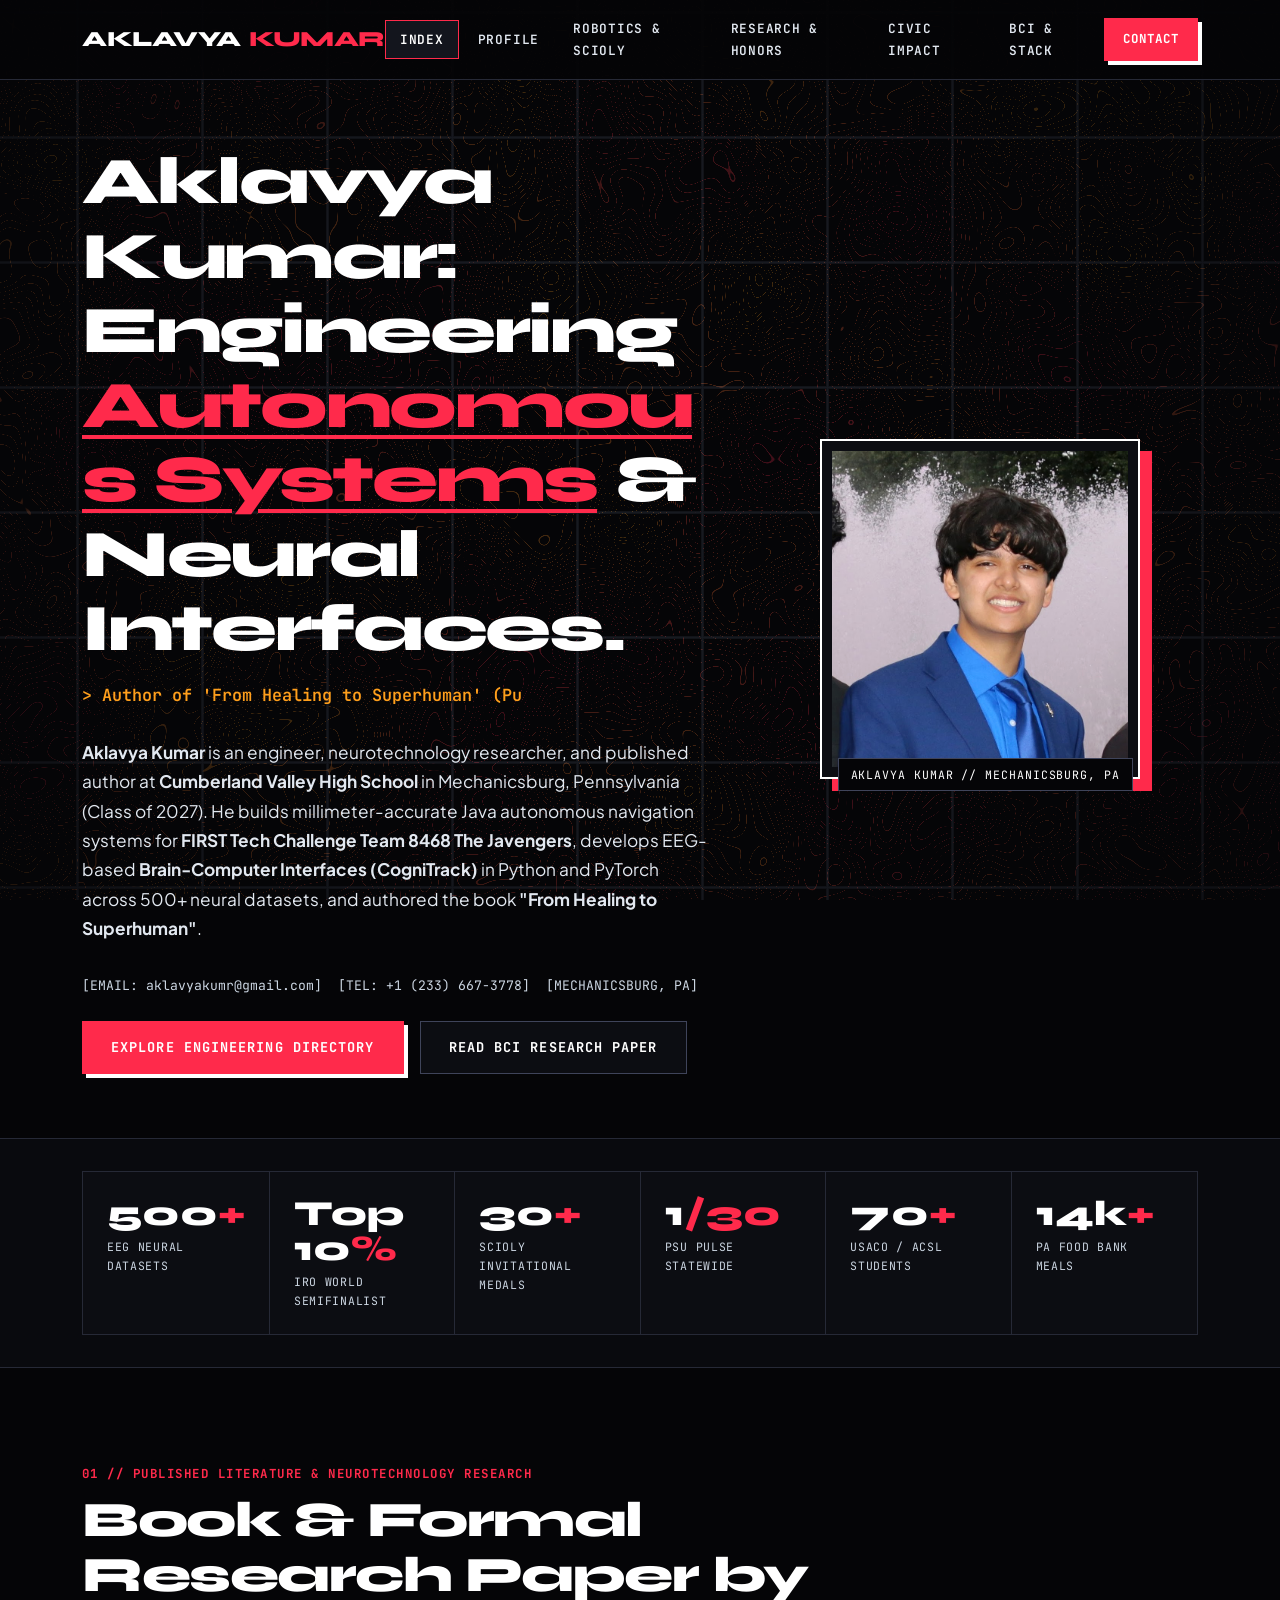
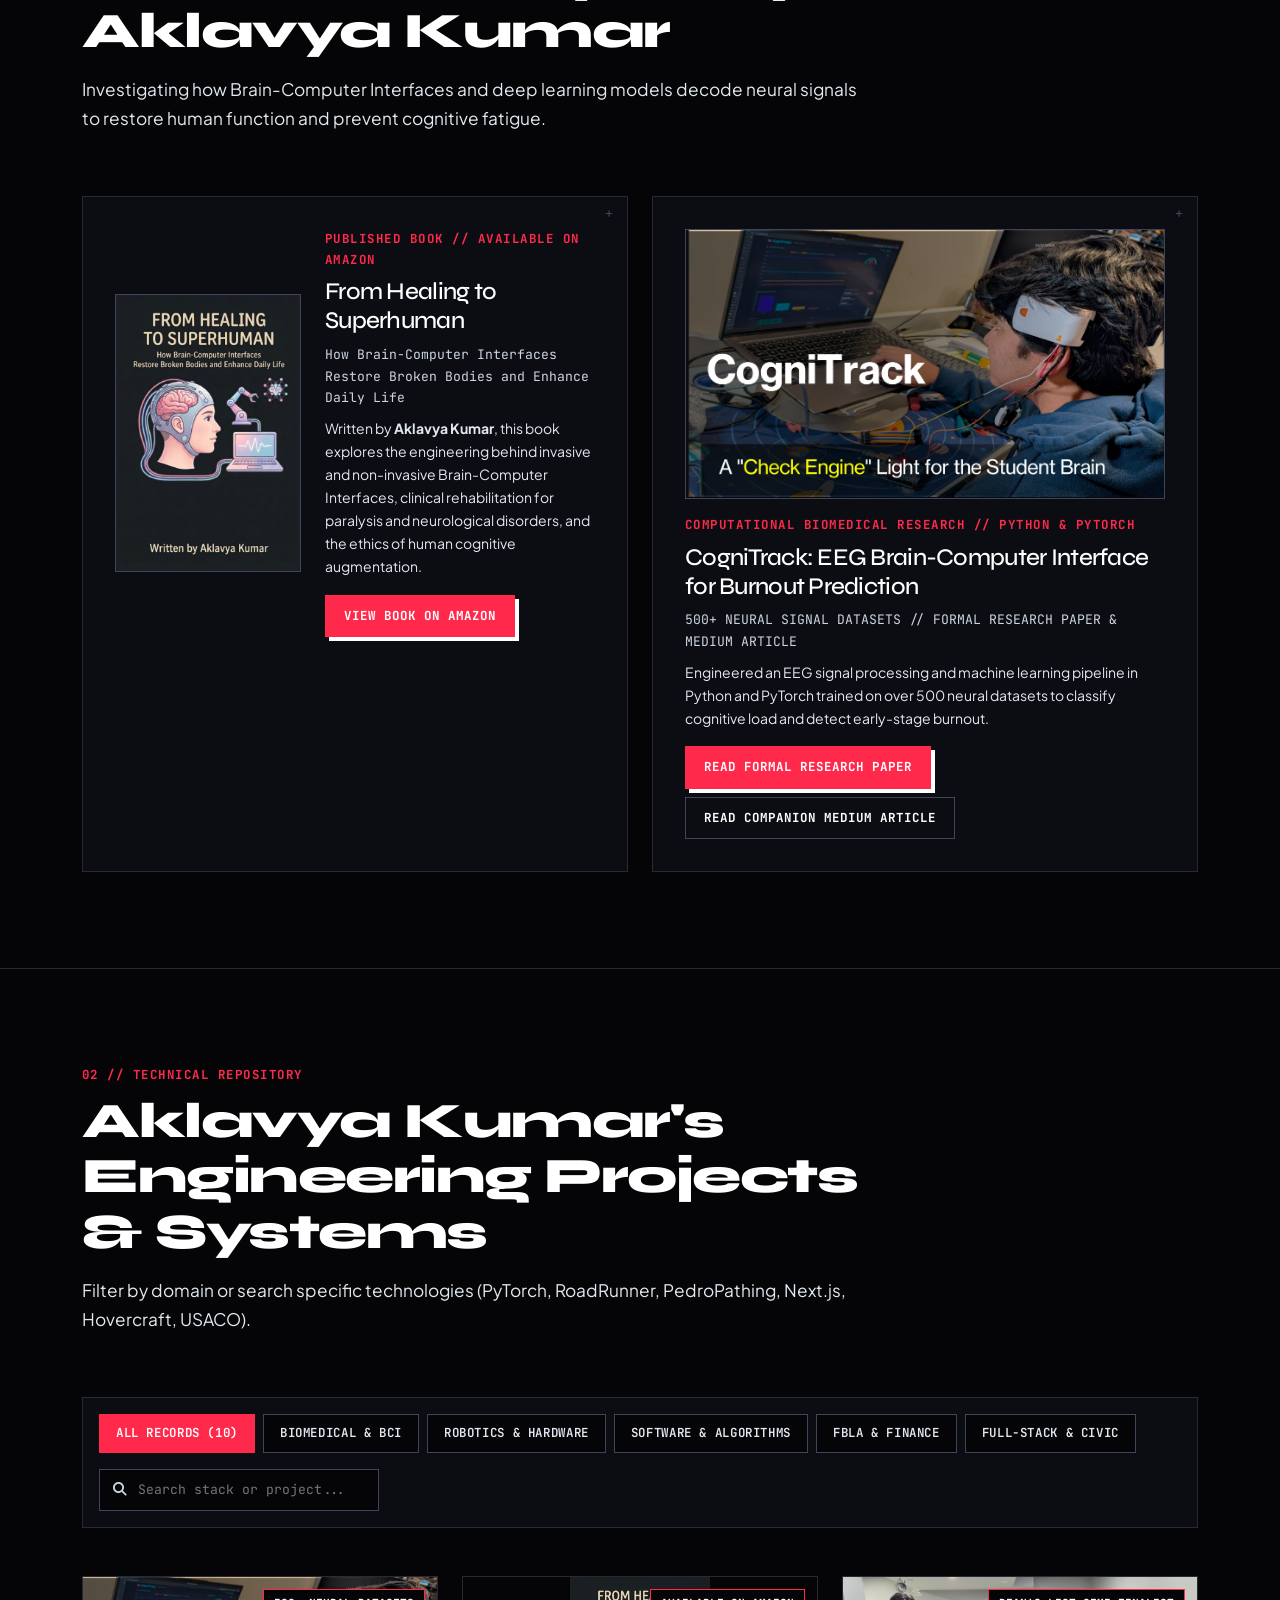
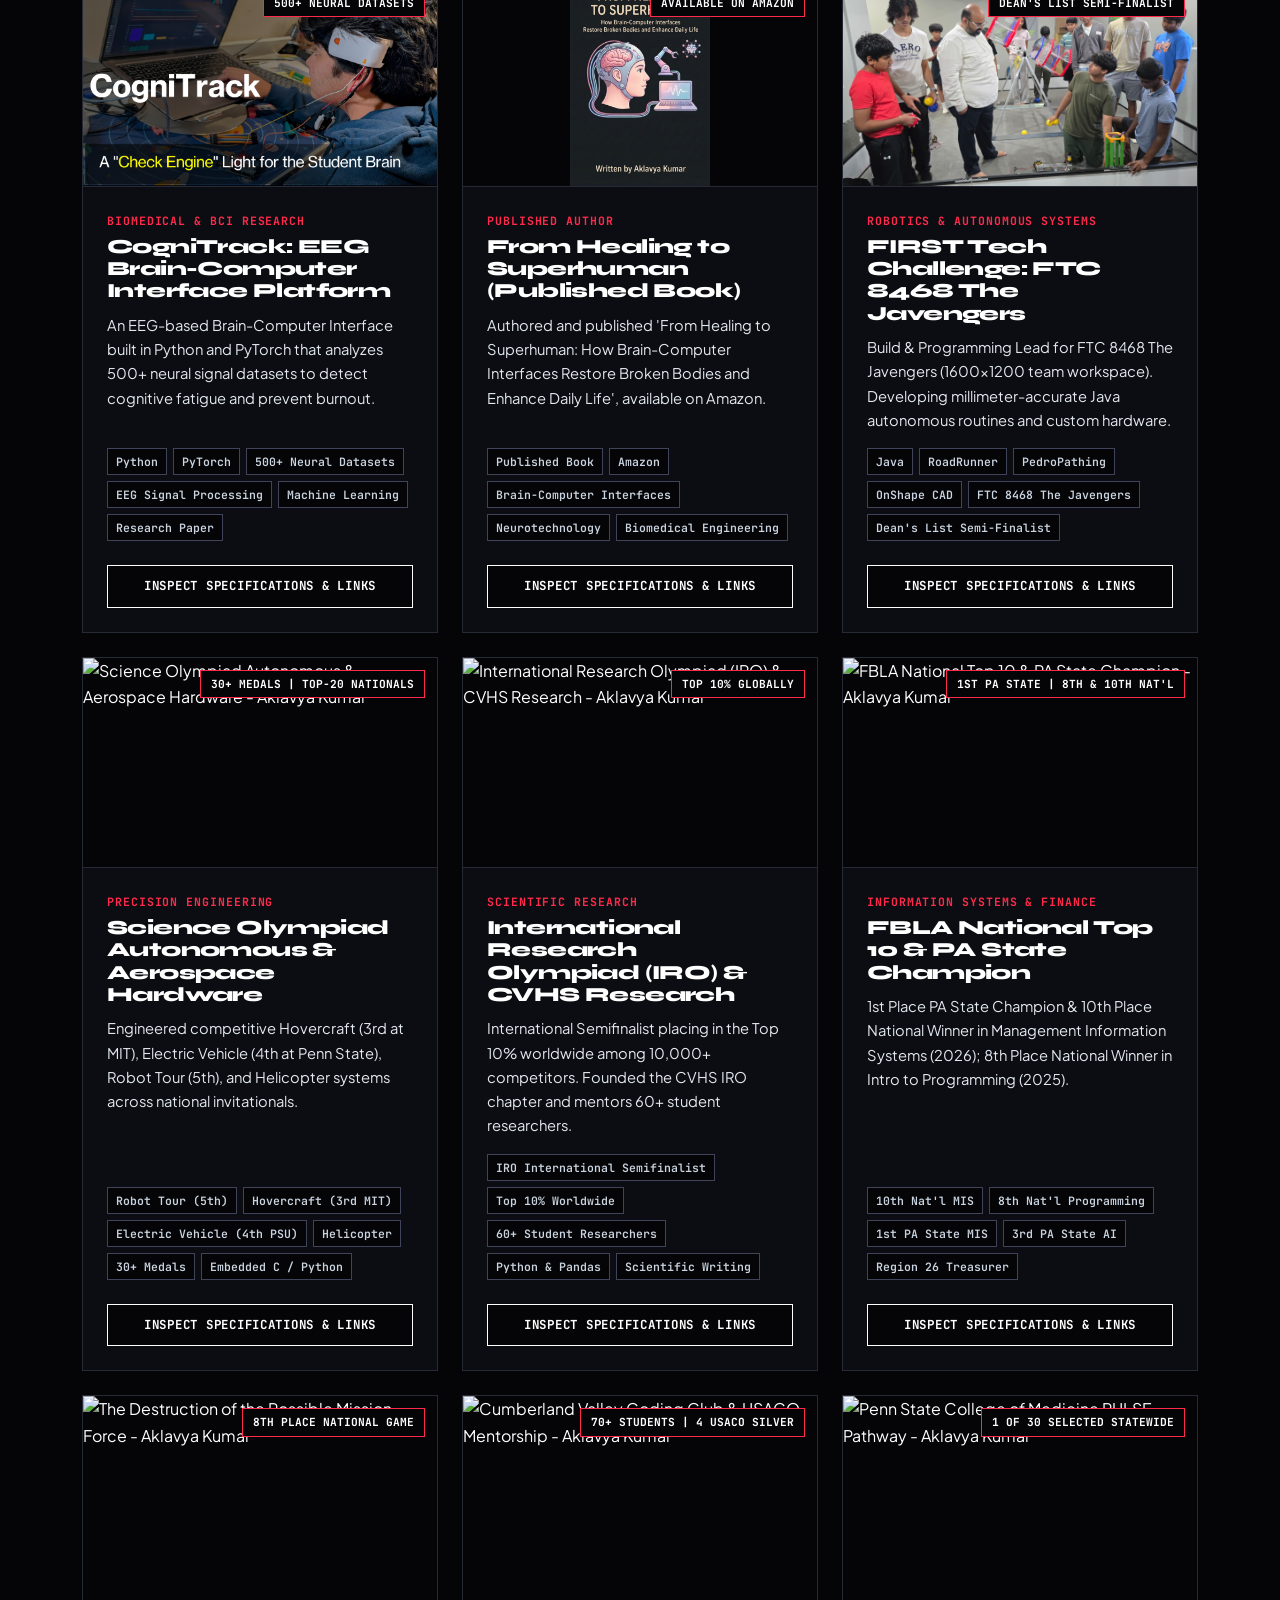
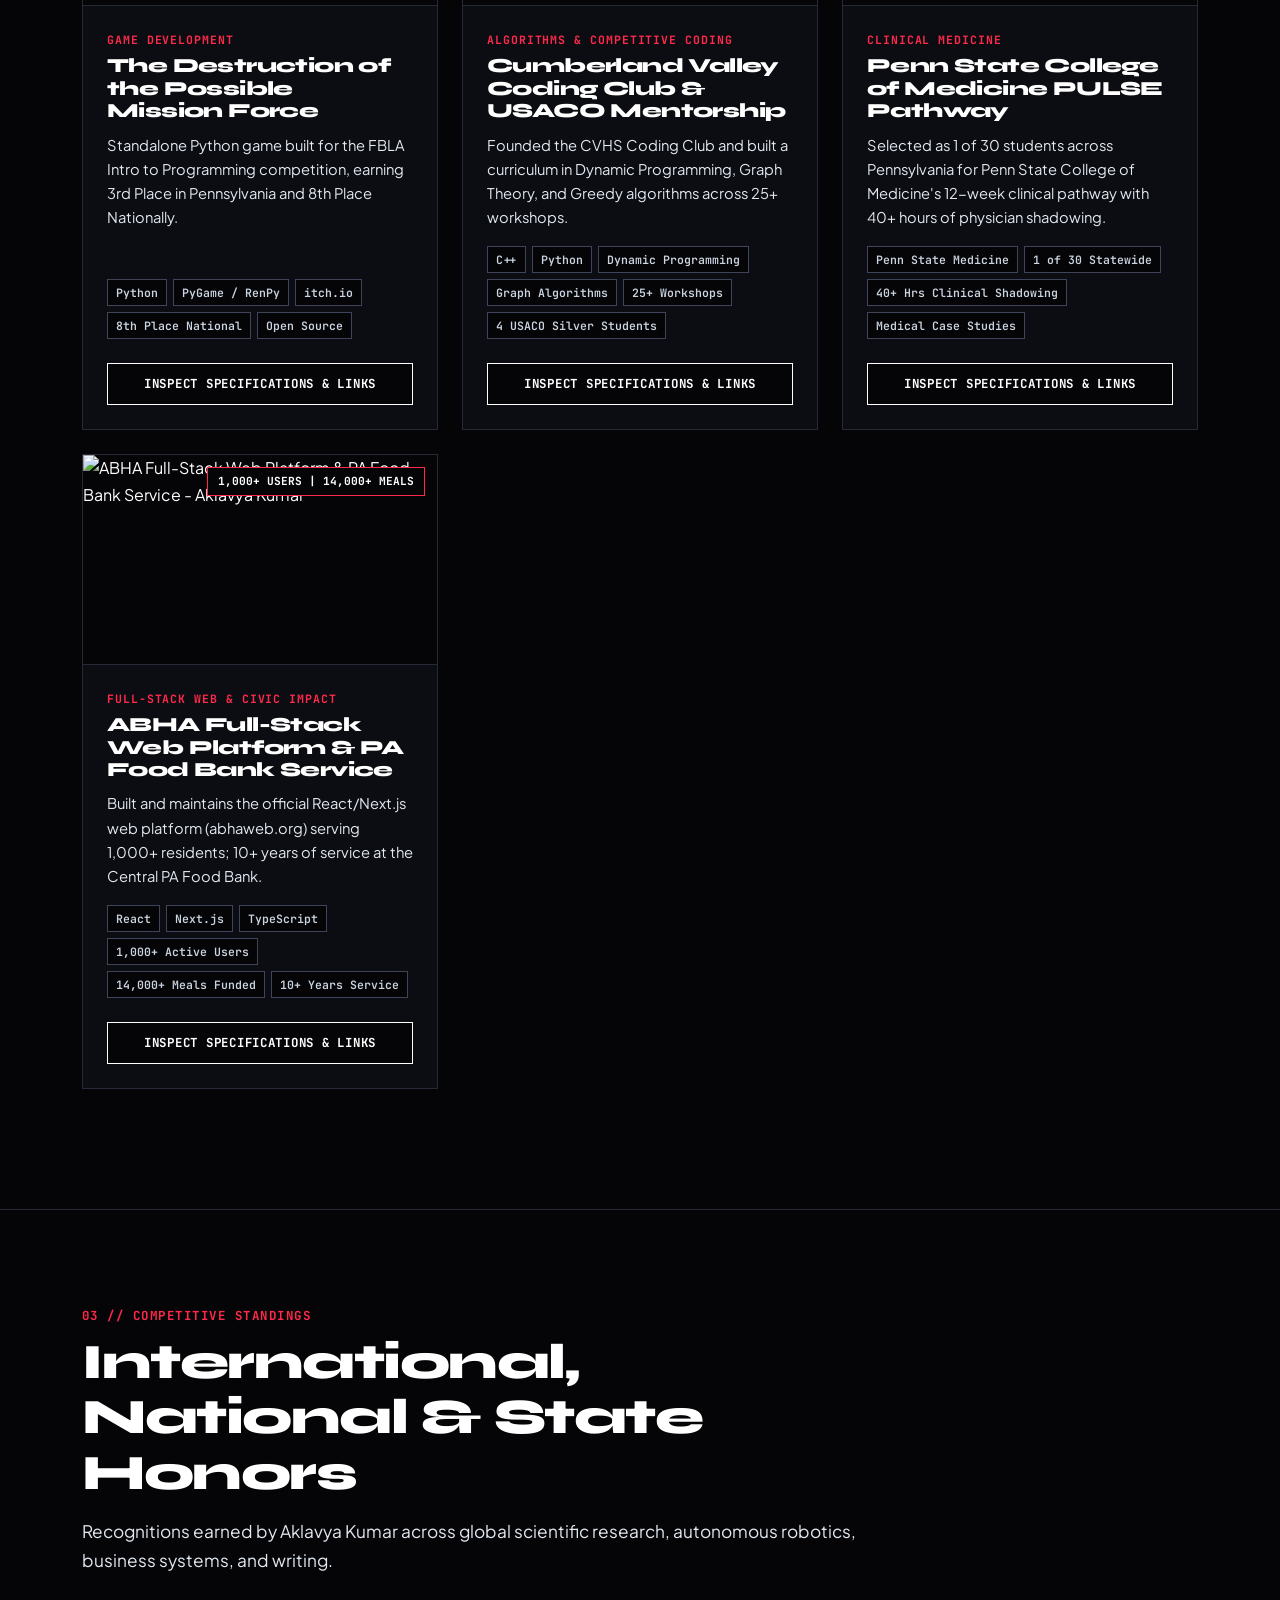
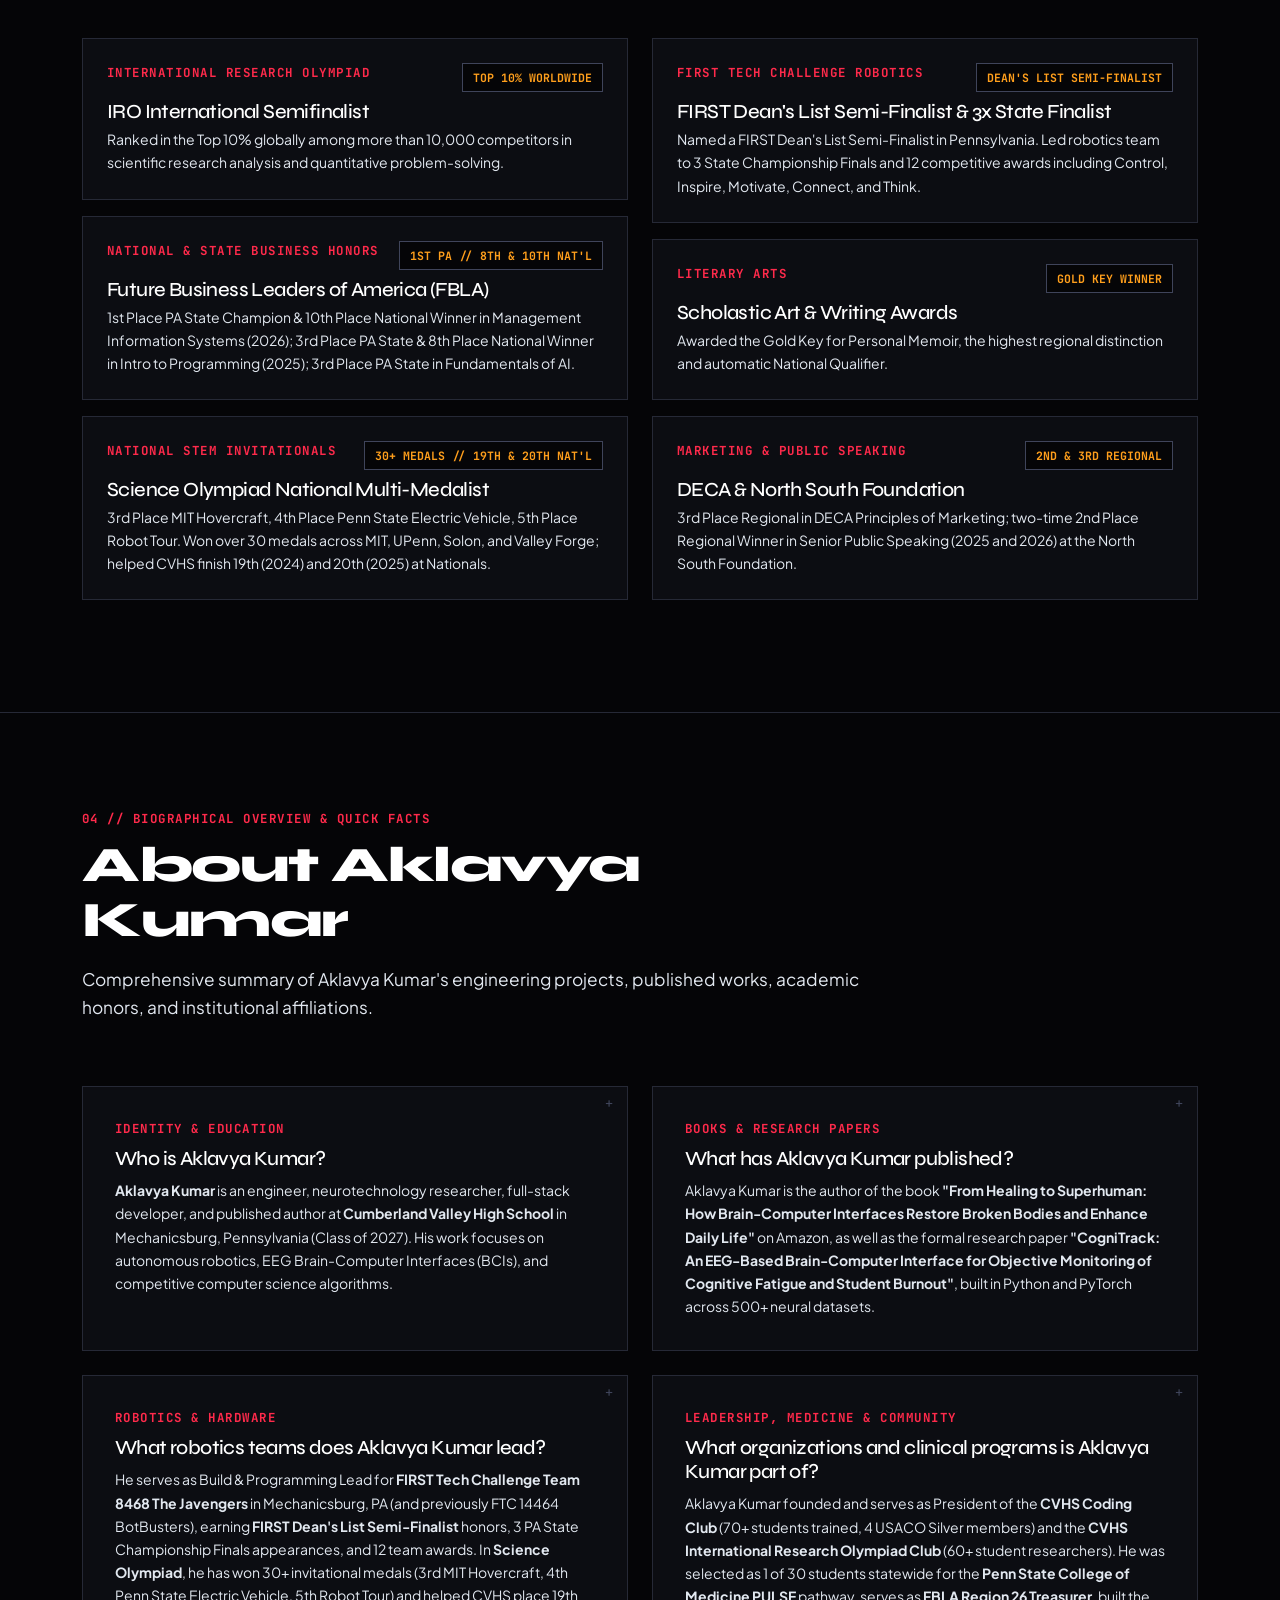
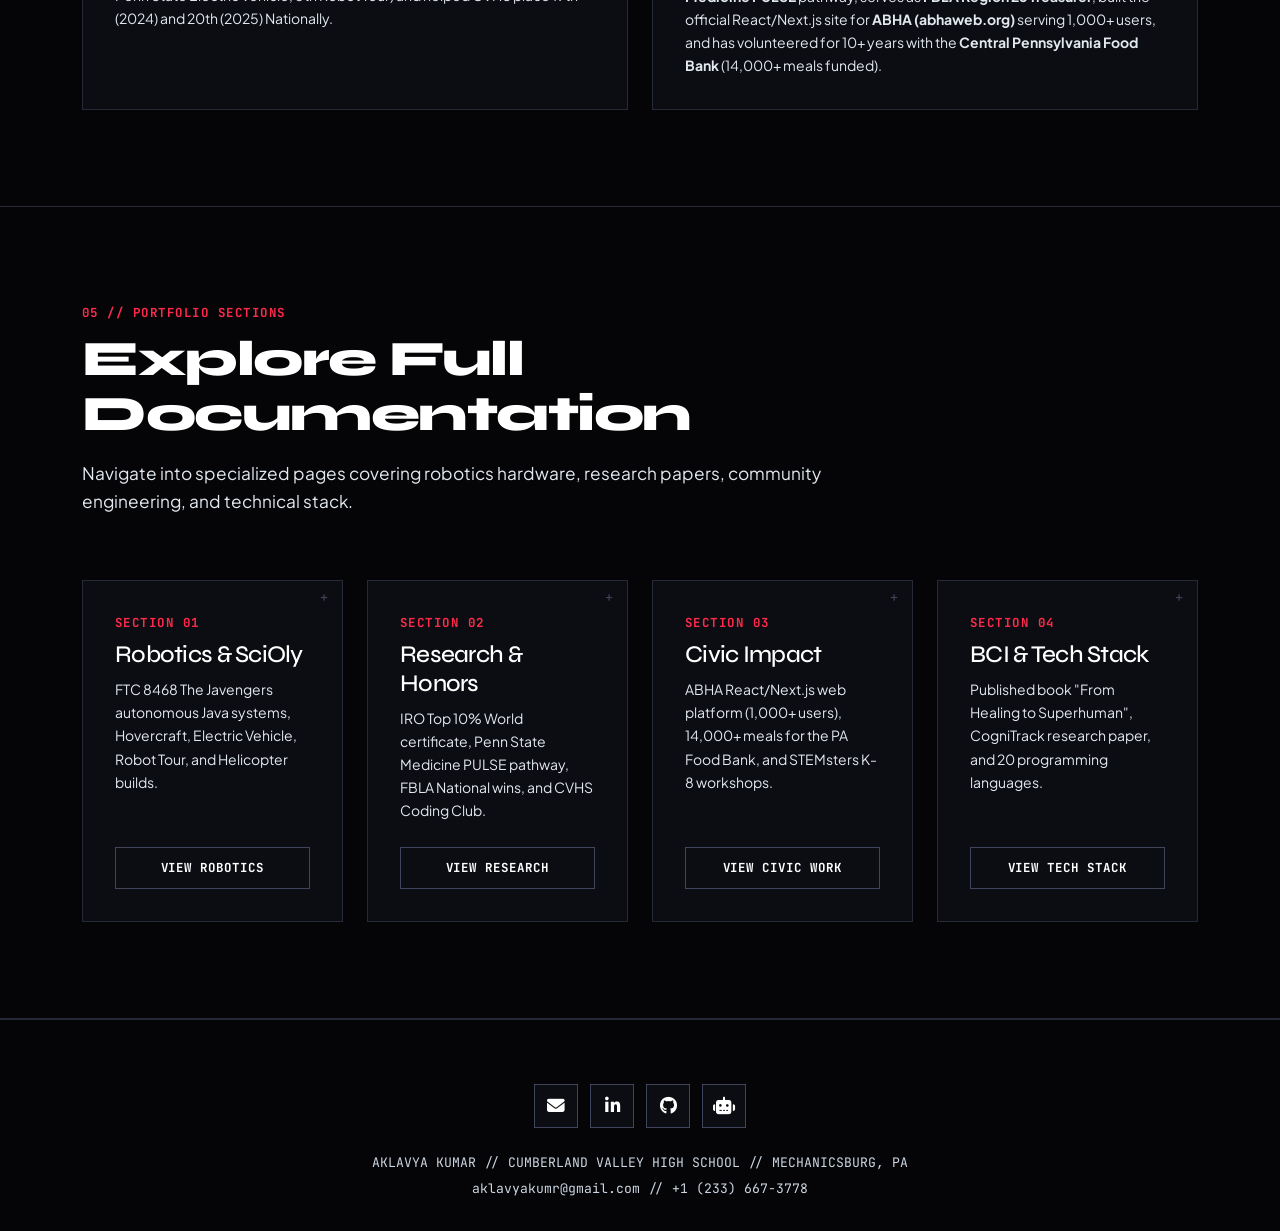
==== commit e97d3db7: "Add SEO backlink README, IndexNow key, and expanded sameAs entity links" ====
--- a/index.html
+++ b/index.html
@@ -121,8 +121,11 @@
           ],
           "sameAs": [
             "https://www.linkedin.com/in/aklavyakumar",
+            "https://github.com/aklavya-k",
             "https://github.com/Fe4Rless233",
+            "https://www.instagram.com/aklavyakumr/",
             "https://medium.com/@aklavyakumr",
+            "https://readingcookiesa.itch.io/the-destruction-of-the-possible-mission-force",
             "https://www.credly.com/badges/4bc863de-348f-409d-92ae-2020ad48edf7/linked_in_profile",
             "https://fe4rless233.github.io/CVcodingclub/index.html",
             "https://abhaweb.org/"
